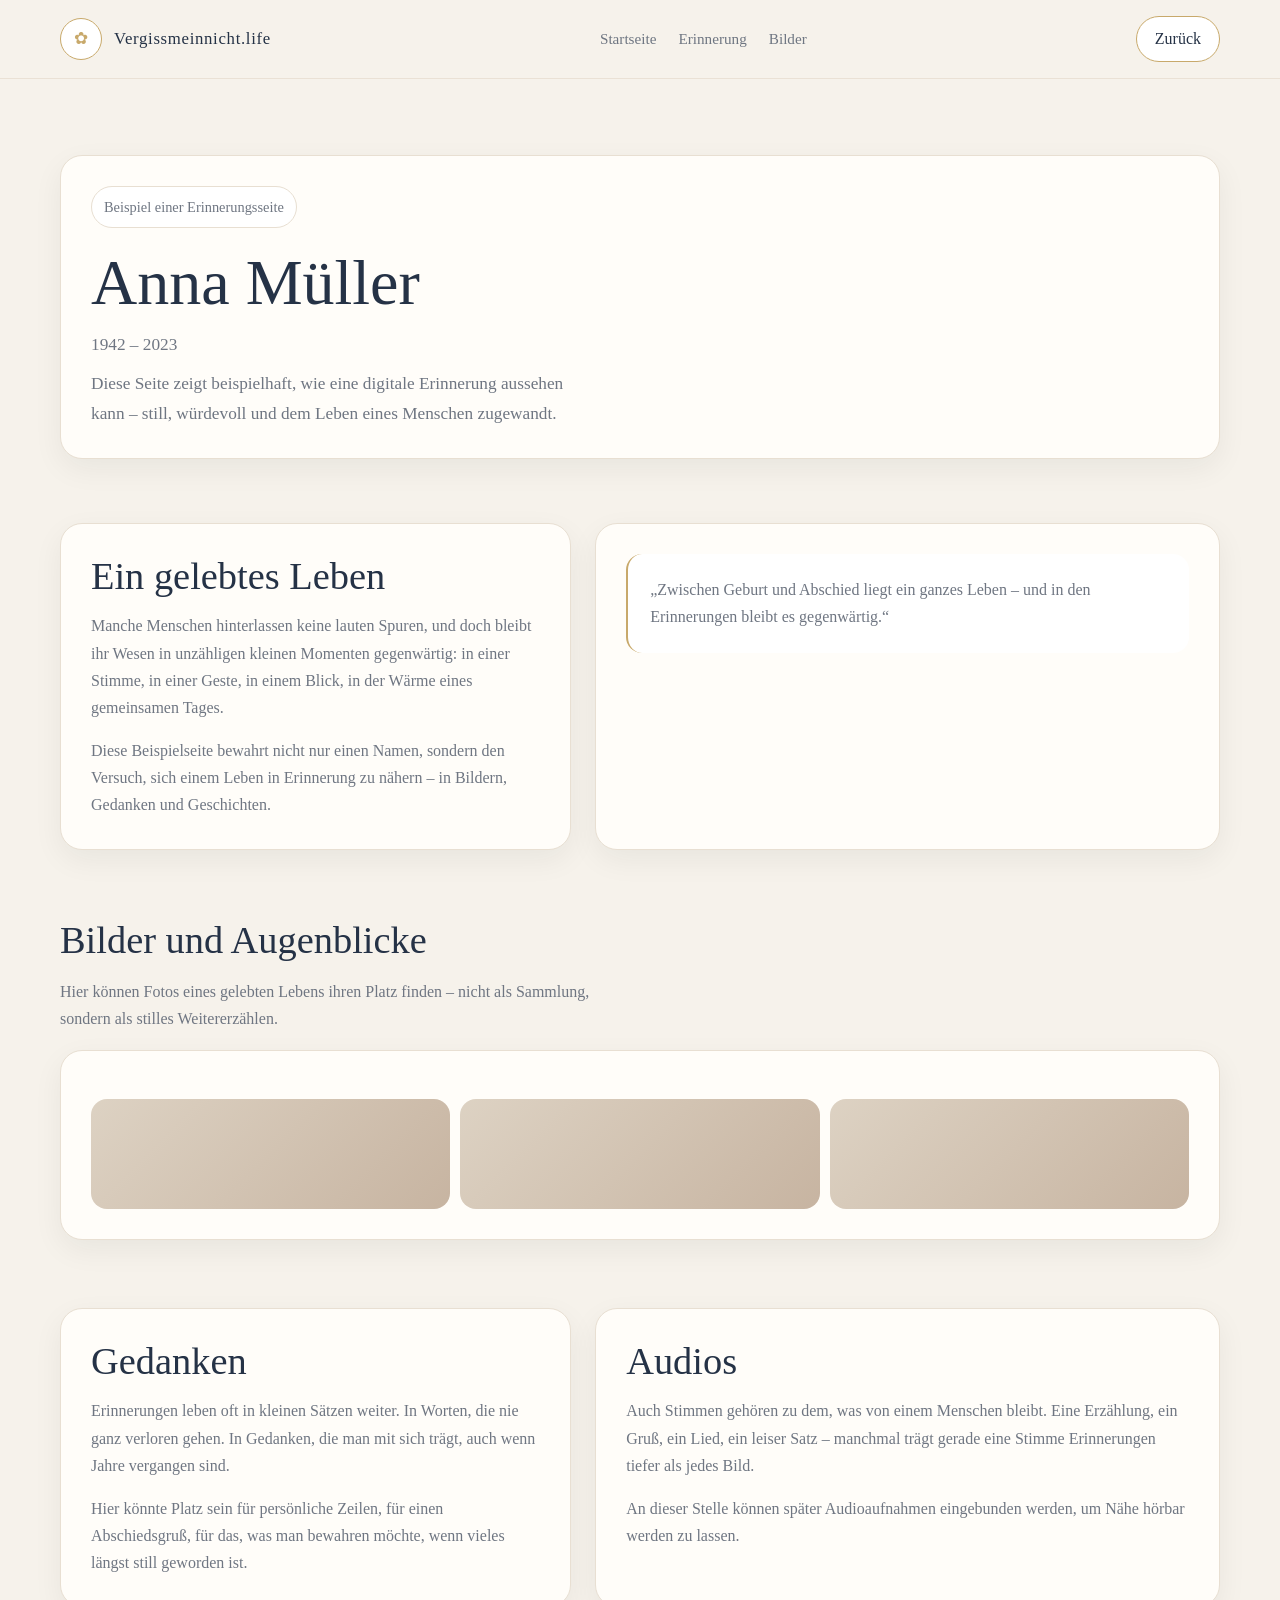
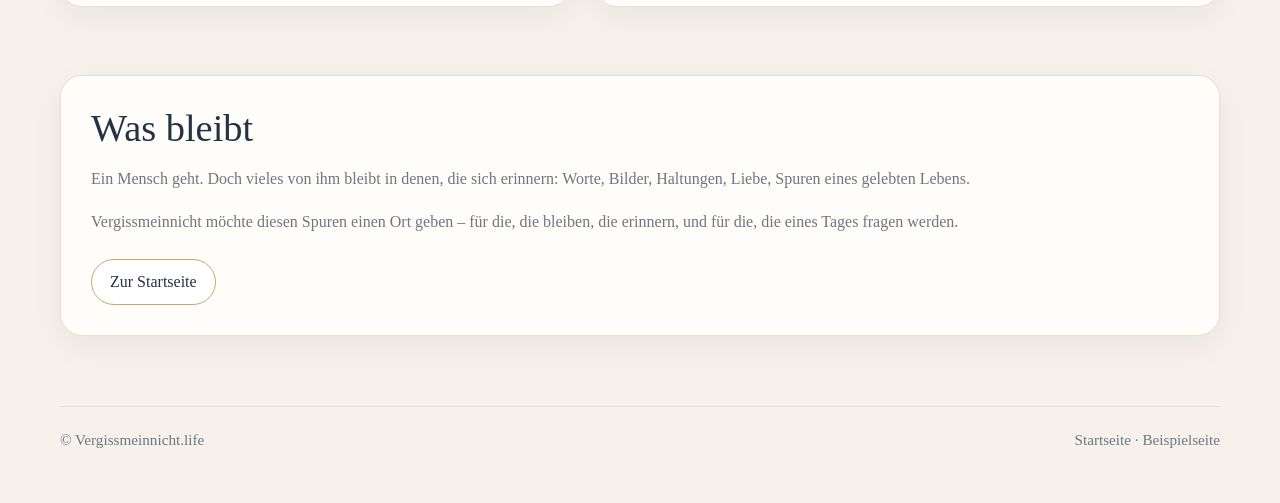
==== demo.html @ 7697514a "Add demo HTML page for Vergissmeinnicht.life" ====
<!DOCTYPE html>
<html lang="de">
<head>
  <meta charset="UTF-8" />
  <meta name="viewport" content="width=device-width, initial-scale=1.0" />
  <title>Beispielseite – Vergissmeinnicht.life</title>
  <meta
    name="description"
    content="Eine stille Beispielseite für Erinnerungen, Bilder, Gedanken und Geschichten."
  />
  <link rel="stylesheet" href="style.css" />
</head>
<body>
  <nav class="nav">
    <div class="container nav-inner">
      <a href="index.html" class="brand">
        <div class="brand-mark">✿</div>
        <span>Vergissmeinnicht.life</span>
      </a>

      <div class="nav-links">
        <a href="index.html">Startseite</a>
        <a href="#erinnerung">Erinnerung</a>
        <a href="#galerie">Bilder</a>
      </div>

      <a class="cta" href="index.html">Zurück</a>
    </div>
  </nav>

  <header class="hero" style="padding-bottom: 30px;">
    <div class="container">
      <section class="card text-block">
        <div class="eyebrow">Beispiel einer Erinnerungsseite</div>
        <h1 style="margin-bottom: 10px;">Anna Müller</h1>
        <p class="lead" style="margin-bottom: 10px;">1942 – 2023</p>
        <p class="lead">
          Diese Seite zeigt beispielhaft, wie eine digitale Erinnerung aussehen kann –
          still, würdevoll und dem Leben eines Menschen zugewandt.
        </p>
      </section>
    </div>
  </header>

  <main>
    <section class="section" id="erinnerung">
      <div class="container demo-layout">
        <article class="card text-block">
          <h2>Ein gelebtes Leben</h2>
          <p>
            Manche Menschen hinterlassen keine lauten Spuren, und doch bleibt ihr Wesen
            in unzähligen kleinen Momenten gegenwärtig: in einer Stimme, in einer Geste,
            in einem Blick, in der Wärme eines gemeinsamen Tages.
          </p>
          <p style="margin-top: 16px;">
            Diese Beispielseite bewahrt nicht nur einen Namen, sondern den Versuch,
            sich einem Leben in Erinnerung zu nähern – in Bildern, Gedanken und Geschichten.
          </p>
        </article>

        <article class="card text-block">
          <div class="quote">
            „Zwischen Geburt und Abschied liegt ein ganzes Leben –
            und in den Erinnerungen bleibt es gegenwärtig.“
          </div>
        </article>
      </div>
    </section>

    <section class="section" id="galerie">
      <div class="container">
        <h2>Bilder und Augenblicke</h2>
        <p class="section-intro">
          Hier können Fotos eines gelebten Lebens ihren Platz finden –
          nicht als Sammlung, sondern als stilles Weitererzählen.
        </p>

        <div class="card text-block">
          <div class="gallery">
            <div></div>
            <div></div>
            <div></div>
          </div>
        </div>
      </div>
    </section>

    <section class="section">
      <div class="container demo-layout">
        <article class="card text-block">
          <h2>Gedanken</h2>
          <p>
            Erinnerungen leben oft in kleinen Sätzen weiter. In Worten, die nie ganz
            verloren gehen. In Gedanken, die man mit sich trägt, auch wenn Jahre vergangen sind.
          </p>
          <p style="margin-top: 16px;">
            Hier könnte Platz sein für persönliche Zeilen, für einen Abschiedsgruß,
            für das, was man bewahren möchte, wenn vieles längst still geworden ist.
          </p>
        </article>

        <article class="card text-block">
          <h2>Audios</h2>
          <p>
            Auch Stimmen gehören zu dem, was von einem Menschen bleibt.
            Eine Erzählung, ein Gruß, ein Lied, ein leiser Satz –
            manchmal trägt gerade eine Stimme Erinnerungen tiefer als jedes Bild.
          </p>
          <p style="margin-top: 16px;">
            An dieser Stelle können später Audioaufnahmen eingebunden werden,
            um Nähe hörbar werden zu lassen.
          </p>
        </article>
      </div>
    </section>

    <section class="section">
      <div class="container">
        <article class="card text-block">
          <h2>Was bleibt</h2>
          <p>
            Ein Mensch geht. Doch vieles von ihm bleibt in denen, die sich erinnern:
            Worte, Bilder, Haltungen, Liebe, Spuren eines gelebten Lebens.
          </p>
          <p style="margin-top: 16px;">
            Vergissmeinnicht möchte diesen Spuren einen Ort geben –
            für die, die bleiben, die erinnern, und für die, die eines Tages fragen werden.
          </p>

          <div class="hero-actions" style="margin-top: 24px;">
            <a class="cta" href="index.html">Zur Startseite</a>
          </div>
        </article>
      </div>
    </section>
  </main>

  <footer class="footer">
    <div class="container footer-inner">
      <div>© Vergissmeinnicht.life</div>
      <div>
        <a href="index.html">Startseite</a> ·
        <a href="demo.html">Beispielseite</a>
      </div>
    </div>
  </footer>
</body>
</html>
---- style.css ----
:root {
  --bg: #f6f2eb;
  --surface: #fffdf9;
  --text: #253246;
  --muted: #6f7682;
  --gold: #c8a96b;
  --line: #e8dfd2;
  --shadow: 0 10px 30px rgba(23, 28, 38, 0.06);
  --max: 1160px;
  --radius: 22px;
}

* {
  box-sizing: border-box;
}

html {
  scroll-behavior: smooth;
}

body {
  margin: 0;
  background: var(--bg);
  color: var(--text);
  font-family: Georgia, "Times New Roman", serif;
  line-height: 1.7;
}

img {
  max-width: 100%;
  display: block;
}

a {
  color: inherit;
  text-decoration: none;
}

.container {
  width: min(var(--max), calc(100% - 32px));
  margin: 0 auto;
}

.nav {
  position: sticky;
  top: 0;
  z-index: 20;
  background: rgba(246, 242, 235, 0.92);
  backdrop-filter: blur(10px);
  border-bottom: 1px solid rgba(232, 223, 210, 0.85);
}

.nav-inner {
  display: flex;
  align-items: center;
  justify-content: space-between;
  gap: 16px;
  padding: 16px 0;
}

.brand {
  display: flex;
  align-items: center;
  gap: 12px;
  font-size: 1.05rem;
  letter-spacing: 0.04em;
}

.brand-mark {
  width: 42px;
  height: 42px;
  border-radius: 999px;
  border: 1px solid var(--gold);
  display: grid;
  place-items: center;
  color: var(--gold);
  background: #fff;
}

.nav-links {
  display: flex;
  gap: 22px;
  font-size: 0.95rem;
  color: var(--muted);
}

.cta {
  display: inline-flex;
  align-items: center;
  justify-content: center;
  min-height: 46px;
  padding: 0 18px;
  border-radius: 999px;
  border: 1px solid var(--gold);
  color: var(--text);
  background: #fff;
  transition: 0.2s ease;
}

.cta:hover {
  transform: translateY(-1px);
  box-shadow: var(--shadow);
}

.hero {
  padding: 76px 0 52px;
}

.hero-grid {
  display: grid;
  grid-template-columns: 1.1fr 0.9fr;
  gap: 28px;
  align-items: center;
}

.card {
  background: var(--surface);
  border: 1px solid var(--line);
  border-radius: var(--radius);
  box-shadow: var(--shadow);
}

.hero-copy {
  padding: 44px;
}

.eyebrow {
  display: inline-block;
  padding: 8px 12px;
  border: 1px solid var(--line);
  border-radius: 999px;
  color: var(--muted);
  font-size: 0.9rem;
  margin-bottom: 18px;
  background: #fff;
}

h1, h2, h3 {
  margin: 0;
  line-height: 1.15;
  font-weight: 500;
}

h1 {
  font-size: clamp(2.4rem, 5vw, 4.5rem);
  margin-bottom: 20px;
}

h2 {
  font-size: clamp(1.7rem, 3vw, 2.6rem);
  margin-bottom: 14px;
}

h3 {
  font-size: 1.2rem;
  margin-bottom: 10px;
}

.lead {
  color: var(--muted);
  font-size: 1.08rem;
  max-width: 58ch;
  margin-bottom: 22px;
}

.hero-actions {
  display: flex;
  flex-wrap: wrap;
  gap: 12px;
  margin-top: 24px;
}

.hero-visual {
  padding: 28px;
}

.visual-frame {
  min-height: 520px;
  border-radius: 22px;
  border: 1px solid var(--line);
  background: linear-gradient(180deg, #fcfaf6 0%, #f2ece2 100%);
  display: flex;
  align-items: center;
  justify-content: center;
  padding: 28px;
}

.logo-box {
  text-align: center;
}

.logo-box img {
  width: min(100%, 420px);
  margin: 0 auto 16px;
}

.logo-fallback {
  width: 180px;
  height: 180px;
  margin: 0 auto 24px;
  border-radius: 999px;
  border: 1px solid var(--gold);
  display: grid;
  place-items: center;
  color: var(--gold);
  font-size: 3rem;
  background: #fff;
}

.logo-title {
  font-size: 1.6rem;
  letter-spacing: 0.08em;
  color: var(--text);
}

.logo-sub {
  margin-top: 8px;
  color: var(--muted);
  letter-spacing: 0.14em;
  font-size: 0.92rem;
  text-transform: uppercase;
}

.section {
  padding: 34px 0;
}

.section-intro {
  margin-bottom: 18px;
  color: var(--muted);
  max-width: 72ch;
}

.grid-3 {
  display: grid;
  grid-template-columns: repeat(3, minmax(0, 1fr));
  gap: 20px;
}

.feature {
  padding: 26px;
}

.feature-number {
  width: 38px;
  height: 38px;
  border-radius: 999px;
  border: 1px solid var(--gold);
  color: var(--gold);
  display: grid;
  place-items: center;
  margin-bottom: 14px;
  font-size: 0.95rem;
}

.feature p,
.text-block p {
  color: var(--muted);
  margin: 0;
}

.text-block {
  padding: 30px;
}

.quote {
  padding: 22px;
  border-left: 2px solid var(--gold);
  background: #fff;
  border-radius: 16px;
  color: var(--muted);
}

.demo-layout {
  display: grid;
  grid-template-columns: 0.9fr 1.1fr;
  gap: 24px;
}

.gallery {
  display: grid;
  grid-template-columns: repeat(3, 1fr);
  gap: 10px;
  margin-top: 18px;
}

.gallery div {
  min-height: 110px;
  border-radius: 16px;
  background: linear-gradient(135deg, #ddd2c3 0%, #c7b4a1 100%);
}

.footer {
  padding: 36px 0 50px;
  color: var(--muted);
  font-size: 0.95rem;
}

.footer-inner {
  border-top: 1px solid var(--line);
  padding-top: 20px;
  display: flex;
  justify-content: space-between;
  gap: 16px;
  flex-wrap: wrap;
}

@media (max-width: 980px) {
  .hero-grid,
  .grid-3,
  .demo-layout {
    grid-template-columns: 1fr;
  }

  .nav-links {
    display: none;
  }

  .hero-copy,
  .hero-visual,
  .feature,
  .text-block {
    padding: 24px;
  }

  .visual-frame {
    min-height: 380px;
  }
}

@media (max-width: 640px) {
  .gallery {
    grid-template-columns: 1fr;
  }

  h1 {
    font-size: 2.2rem;
  }

  .hero {
    padding-top: 46px;
  }
}
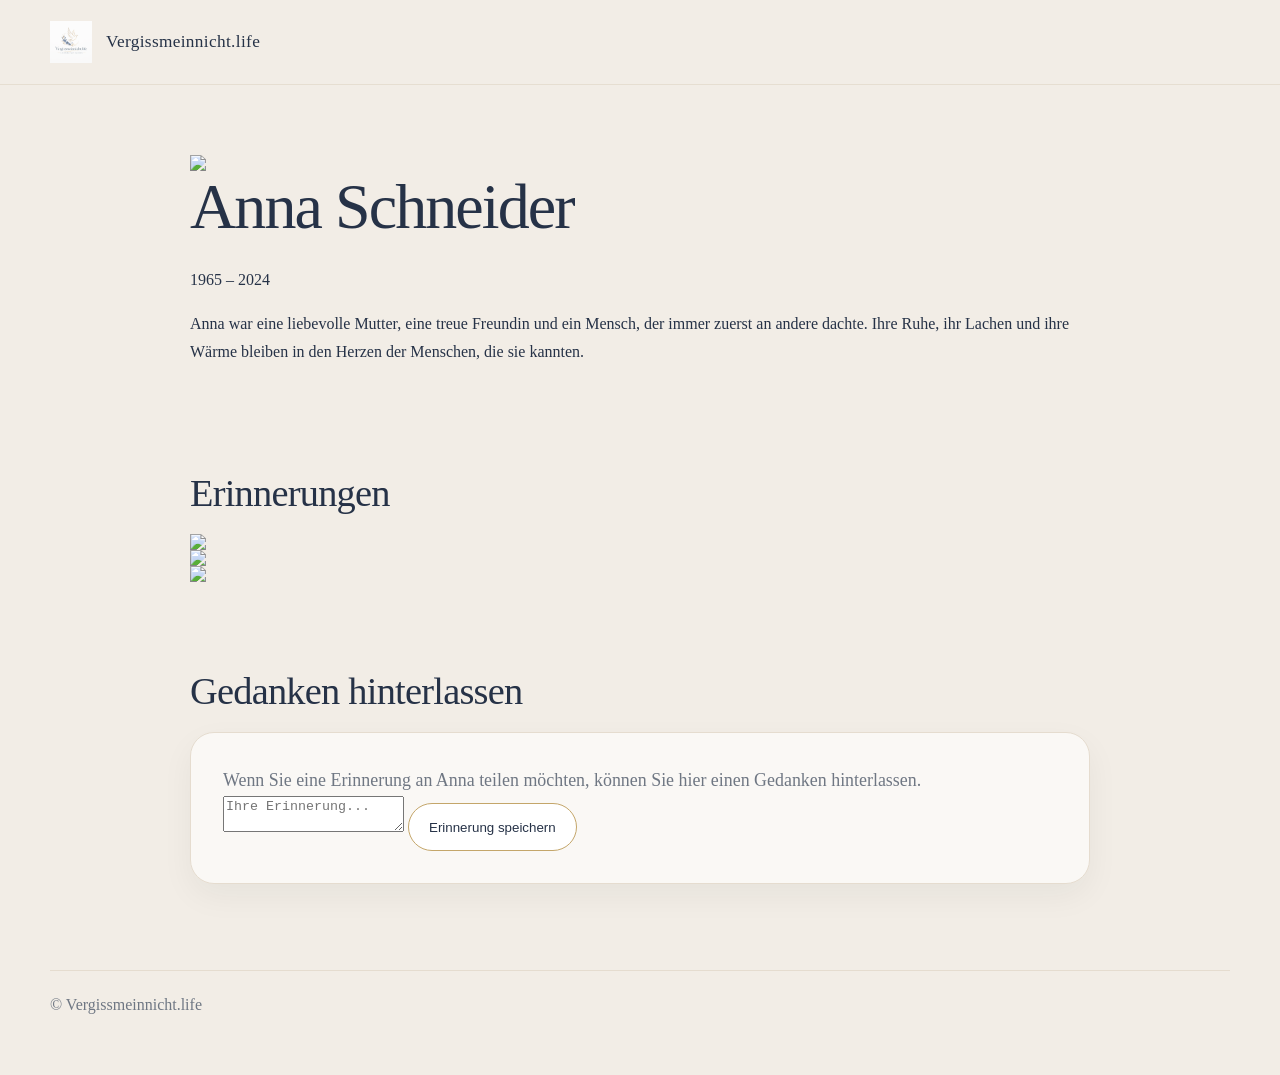
==== commit 7d89506a: "Refactor demo.html for improved structure and content" ====
--- a/demo.html
+++ b/demo.html
@@ -1,148 +1,108 @@
 <!DOCTYPE html>
 <html lang="de">
 <head>
-  <meta charset="UTF-8" />
-  <meta name="viewport" content="width=device-width, initial-scale=1.0" />
-  <title>Beispielseite – Vergissmeinnicht.life</title>
-  <meta
-    name="description"
-    content="Eine stille Beispielseite für Erinnerungen, Bilder, Gedanken und Geschichten."
-  />
-  <link rel="stylesheet" href="style.css" />
+<meta charset="UTF-8">
+<meta name="viewport" content="width=device-width, initial-scale=1.0">
+<title>Erinnerungsseite – Vergissmeinnicht</title>
+<link rel="stylesheet" href="style.css">
 </head>
+
 <body>
-  <nav class="nav">
-    <div class="container nav-inner">
-      <a href="index.html" class="brand">
-        <div class="brand-mark">✿</div>
-        <span>Vergissmeinnicht.life</span>
-      </a>
 
-      <div class="nav-links">
-        <a href="index.html">Startseite</a>
-        <a href="#erinnerung">Erinnerung</a>
-        <a href="#galerie">Bilder</a>
-      </div>
+<header class="site-header">
+<div class="container header-inner">
 
-      <a class="cta" href="index.html">Zurück</a>
-    </div>
-  </nav>
+<a href="index.html" class="brand">
+<img src="logo.png" class="brand-logo">
+<span class="brand-name">Vergissmeinnicht.life</span>
+</a>
 
-  <header class="hero" style="padding-bottom: 30px;">
-    <div class="container">
-      <section class="card text-block">
-        <div class="eyebrow">Beispiel einer Erinnerungsseite</div>
-        <h1 style="margin-bottom: 10px;">Anna Müller</h1>
-        <p class="lead" style="margin-bottom: 10px;">1942 – 2023</p>
-        <p class="lead">
-          Diese Seite zeigt beispielhaft, wie eine digitale Erinnerung aussehen kann –
-          still, würdevoll und dem Leben eines Menschen zugewandt.
-        </p>
-      </section>
-    </div>
-  </header>
+</div>
+</header>
 
-  <main>
-    <section class="section" id="erinnerung">
-      <div class="container demo-layout">
-        <article class="card text-block">
-          <h2>Ein gelebtes Leben</h2>
-          <p>
-            Manche Menschen hinterlassen keine lauten Spuren, und doch bleibt ihr Wesen
-            in unzähligen kleinen Momenten gegenwärtig: in einer Stimme, in einer Geste,
-            in einem Blick, in der Wärme eines gemeinsamen Tages.
-          </p>
-          <p style="margin-top: 16px;">
-            Diese Beispielseite bewahrt nicht nur einen Namen, sondern den Versuch,
-            sich einem Leben in Erinnerung zu nähern – in Bildern, Gedanken und Geschichten.
-          </p>
-        </article>
+<main>
 
-        <article class="card text-block">
-          <div class="quote">
-            „Zwischen Geburt und Abschied liegt ein ganzes Leben –
-            und in den Erinnerungen bleibt es gegenwärtig.“
-          </div>
-        </article>
-      </div>
-    </section>
+<section class="hero memorial-hero">
 
-    <section class="section" id="galerie">
-      <div class="container">
-        <h2>Bilder und Augenblicke</h2>
-        <p class="section-intro">
-          Hier können Fotos eines gelebten Lebens ihren Platz finden –
-          nicht als Sammlung, sondern als stilles Weitererzählen.
-        </p>
+<div class="container narrow">
 
-        <div class="card text-block">
-          <div class="gallery">
-            <div></div>
-            <div></div>
-            <div></div>
-          </div>
-        </div>
-      </div>
-    </section>
+<div class="memorial-card">
 
-    <section class="section">
-      <div class="container demo-layout">
-        <article class="card text-block">
-          <h2>Gedanken</h2>
-          <p>
-            Erinnerungen leben oft in kleinen Sätzen weiter. In Worten, die nie ganz
-            verloren gehen. In Gedanken, die man mit sich trägt, auch wenn Jahre vergangen sind.
-          </p>
-          <p style="margin-top: 16px;">
-            Hier könnte Platz sein für persönliche Zeilen, für einen Abschiedsgruß,
-            für das, was man bewahren möchte, wenn vieles längst still geworden ist.
-          </p>
-        </article>
+<img src="https://images.unsplash.com/photo-1544005313-94ddf0286df2" class="memorial-photo">
 
-        <article class="card text-block">
-          <h2>Audios</h2>
-          <p>
-            Auch Stimmen gehören zu dem, was von einem Menschen bleibt.
-            Eine Erzählung, ein Gruß, ein Lied, ein leiser Satz –
-            manchmal trägt gerade eine Stimme Erinnerungen tiefer als jedes Bild.
-          </p>
-          <p style="margin-top: 16px;">
-            An dieser Stelle können später Audioaufnahmen eingebunden werden,
-            um Nähe hörbar werden zu lassen.
-          </p>
-        </article>
-      </div>
-    </section>
+<h1>Anna Schneider</h1>
 
-    <section class="section">
-      <div class="container">
-        <article class="card text-block">
-          <h2>Was bleibt</h2>
-          <p>
-            Ein Mensch geht. Doch vieles von ihm bleibt in denen, die sich erinnern:
-            Worte, Bilder, Haltungen, Liebe, Spuren eines gelebten Lebens.
-          </p>
-          <p style="margin-top: 16px;">
-            Vergissmeinnicht möchte diesen Spuren einen Ort geben –
-            für die, die bleiben, die erinnern, und für die, die eines Tages fragen werden.
-          </p>
+<div class="life-data">
+1965 – 2024
+</div>
 
-          <div class="hero-actions" style="margin-top: 24px;">
-            <a class="cta" href="index.html">Zur Startseite</a>
-          </div>
-        </article>
-      </div>
-    </section>
-  </main>
+<p class="memorial-text">
+Anna war eine liebevolle Mutter, eine treue Freundin
+und ein Mensch, der immer zuerst an andere dachte.
+Ihre Ruhe, ihr Lachen und ihre Wärme bleiben
+in den Herzen der Menschen, die sie kannten.
+</p>
 
-  <footer class="footer">
-    <div class="container footer-inner">
-      <div>© Vergissmeinnicht.life</div>
-      <div>
-        <a href="index.html">Startseite</a> ·
-        <a href="demo.html">Beispielseite</a>
-      </div>
-    </div>
-  </footer>
+</div>
+
+</div>
+
+</section>
+
+
+<section class="section">
+
+<div class="container narrow">
+
+<h2>Erinnerungen</h2>
+
+<div class="gallery">
+
+<img src="https://images.unsplash.com/photo-1524504388940-b1c1722653e1">
+<img src="https://images.unsplash.com/photo-1520813792240-56fc4a3765a7">
+<img src="https://images.unsplash.com/photo-1529626455594-4ff0802cfb7e">
+
+</div>
+
+</div>
+
+</section>
+
+
+<section class="section section-soft">
+
+<div class="container narrow">
+
+<h2>Gedanken hinterlassen</h2>
+
+<div class="quiet-box">
+
+<p>
+Wenn Sie eine Erinnerung an Anna teilen möchten,
+können Sie hier einen Gedanken hinterlassen.
+</p>
+
+<textarea placeholder="Ihre Erinnerung..." class="memorial-input"></textarea>
+
+<button class="button-primary">Erinnerung speichern</button>
+
+</div>
+
+</div>
+
+</section>
+
+</main>
+
+<footer class="site-footer">
+
+<div class="container footer-inner">
+
+<div>© Vergissmeinnicht.life</div>
+
+</div>
+
+</footer>
+
 </body>
 </html>
--- a/style.css
+++ b/style.css
@@ -1,13 +1,14 @@
 :root {
-  --bg: #f6f2eb;
-  --surface: #fffdf9;
-  --text: #253246;
-  --muted: #6f7682;
-  --gold: #c8a96b;
-  --line: #e8dfd2;
-  --shadow: 0 10px 30px rgba(23, 28, 38, 0.06);
-  --max: 1160px;
-  --radius: 22px;
+  --bg: #f2ede6;
+  --surface: #faf7f1;
+  --surface-2: #f7f2eb;
+  --text: #263247;
+  --muted: #6f7783;
+  --gold: #c4a66a;
+  --line: #e5dccf;
+  --shadow: 0 12px 32px rgba(24, 31, 42, 0.05);
+  --max: 1180px;
+  --radius: 24px;
 }
 
 * {
@@ -23,7 +24,7 @@
   background: var(--bg);
   color: var(--text);
   font-family: Georgia, "Times New Roman", serif;
-  line-height: 1.7;
+  line-height: 1.75;
 }
 
 img {
@@ -41,303 +42,385 @@
   margin: 0 auto;
 }
 
-.nav {
+.narrow {
+  max-width: 900px;
+}
+
+.site-header {
   position: sticky;
   top: 0;
-  z-index: 20;
-  background: rgba(246, 242, 235, 0.92);
-  backdrop-filter: blur(10px);
-  border-bottom: 1px solid rgba(232, 223, 210, 0.85);
-}
-
-.nav-inner {
+  z-index: 100;
+  background: rgba(242, 237, 230, 0.94);
+  backdrop-filter: blur(12px);
+  border-bottom: 1px solid rgba(229, 220, 207, 0.9);
+}
+
+.header-inner {
+  min-height: 84px;
   display: flex;
   align-items: center;
   justify-content: space-between;
-  gap: 16px;
-  padding: 16px 0;
+  gap: 20px;
 }
 
 .brand {
   display: flex;
   align-items: center;
-  gap: 12px;
-  font-size: 1.05rem;
-  letter-spacing: 0.04em;
-}
-
-.brand-mark {
+  gap: 14px;
+  min-width: 0;
+}
+
+.brand-logo {
   width: 42px;
   height: 42px;
+  object-fit: contain;
+  flex: 0 0 auto;
+}
+
+.brand-name {
+  font-size: 1.08rem;
+  letter-spacing: 0.02em;
+  color: var(--text);
+  white-space: nowrap;
+}
+
+.header-nav {
+  display: flex;
+  align-items: center;
+  gap: 22px;
+  font-size: 0.96rem;
+  color: var(--muted);
+}
+
+.header-button,
+.button-primary,
+.button-secondary {
+  display: inline-flex;
+  align-items: center;
+  justify-content: center;
+  min-height: 48px;
+  padding: 0 20px;
   border-radius: 999px;
+  transition: 0.2s ease;
+}
+
+.header-button {
   border: 1px solid var(--gold);
+  background: rgba(255, 255, 255, 0.6);
+  color: var(--text);
+}
+
+.header-button:hover,
+.button-primary:hover,
+.button-secondary:hover {
+  transform: translateY(-1px);
+  box-shadow: var(--shadow);
+}
+
+.hero {
+  padding: 70px 0 46px;
+}
+
+.hero-inner {
   display: grid;
-  place-items: center;
-  color: var(--gold);
-  background: #fff;
-}
-
-.nav-links {
-  display: flex;
-  gap: 22px;
+  grid-template-columns: 1.1fr 0.9fr;
+  gap: 34px;
+  align-items: center;
+}
+
+.hero-copy {
+  background: var(--surface);
+  border: 1px solid var(--line);
+  border-radius: 30px;
+  box-shadow: var(--shadow);
+  padding: 50px;
+}
+
+.hero-kicker {
+  display: inline-block;
+  padding: 10px 16px;
+  border: 1px solid var(--line);
+  border-radius: 999px;
   font-size: 0.95rem;
   color: var(--muted);
-}
-
-.cta {
-  display: inline-flex;
-  align-items: center;
+  background: rgba(255, 255, 255, 0.65);
+  margin-bottom: 22px;
+}
+
+h1,
+h2,
+h3 {
+  margin: 0;
+  line-height: 1.14;
+  font-weight: 500;
+  color: var(--text);
+}
+
+h1 {
+  font-size: clamp(2.5rem, 5vw, 4.7rem);
+  margin-bottom: 22px;
+  letter-spacing: -0.03em;
+}
+
+h2 {
+  font-size: clamp(2rem, 3vw, 3rem);
+  margin-bottom: 18px;
+  letter-spacing: -0.02em;
+}
+
+h3 {
+  font-size: 1.5rem;
+  margin-bottom: 14px;
+}
+
+.hero-text,
+.intro-text,
+.text-panel p,
+.step-card p,
+.quiet-box p {
+  color: var(--muted);
+}
+
+.hero-text {
+  font-size: 1.12rem;
+  max-width: 58ch;
+  margin: 0;
+}
+
+.hero-actions {
+  display: flex;
+  flex-wrap: wrap;
+  gap: 14px;
+  margin-top: 30px;
+}
+
+.button-primary {
+  background: #fff;
+  color: var(--text);
+  border: 1px solid var(--gold);
+}
+
+.button-secondary {
+  background: transparent;
+  color: var(--text);
+  border: 1px solid var(--line);
+}
+
+.hero-mark {
+  display: flex;
   justify-content: center;
-  min-height: 46px;
-  padding: 0 18px;
-  border-radius: 999px;
-  border: 1px solid var(--gold);
-  color: var(--text);
-  background: #fff;
-  transition: 0.2s ease;
-}
-
-.cta:hover {
-  transform: translateY(-1px);
-  box-shadow: var(--shadow);
-}
-
-.hero {
-  padding: 76px 0 52px;
-}
-
-.hero-grid {
-  display: grid;
-  grid-template-columns: 1.1fr 0.9fr;
-  gap: 28px;
-  align-items: center;
-}
-
-.card {
-  background: var(--surface);
+}
+
+.hero-mark-frame {
+  width: 100%;
+  min-height: 540px;
+  background: linear-gradient(180deg, var(--surface) 0%, var(--surface-2) 100%);
+  border: 1px solid var(--line);
+  border-radius: 30px;
+  box-shadow: var(--shadow);
+  display: flex;
+  align-items: center;
+  justify-content: center;
+  padding: 46px;
+}
+
+.hero-logo {
+  width: min(100%, 360px);
+  object-fit: contain;
+}
+
+.section {
+  padding: 44px 0;
+}
+
+.section-soft {
+  background: transparent;
+}
+
+.intro-text {
+  font-size: 1.14rem;
+  margin: 0 0 24px;
+}
+
+.quiet-box {
+  background: rgba(255, 255, 255, 0.62);
   border: 1px solid var(--line);
   border-radius: var(--radius);
   box-shadow: var(--shadow);
-}
-
-.hero-copy {
-  padding: 44px;
-}
-
-.eyebrow {
-  display: inline-block;
-  padding: 8px 12px;
-  border: 1px solid var(--line);
-  border-radius: 999px;
-  color: var(--muted);
-  font-size: 0.9rem;
-  margin-bottom: 18px;
-  background: #fff;
-}
-
-h1, h2, h3 {
+  padding: 32px;
+}
+
+.quiet-box p {
   margin: 0;
-  line-height: 1.15;
-  font-weight: 500;
-}
-
-h1 {
-  font-size: clamp(2.4rem, 5vw, 4.5rem);
-  margin-bottom: 20px;
-}
-
-h2 {
-  font-size: clamp(1.7rem, 3vw, 2.6rem);
-  margin-bottom: 14px;
-}
-
-h3 {
-  font-size: 1.2rem;
-  margin-bottom: 10px;
-}
-
-.lead {
-  color: var(--muted);
-  font-size: 1.08rem;
-  max-width: 58ch;
-  margin-bottom: 22px;
-}
-
-.hero-actions {
-  display: flex;
-  flex-wrap: wrap;
-  gap: 12px;
-  margin-top: 24px;
-}
-
-.hero-visual {
-  padding: 28px;
-}
-
-.visual-frame {
-  min-height: 520px;
-  border-radius: 22px;
-  border: 1px solid var(--line);
-  background: linear-gradient(180deg, #fcfaf6 0%, #f2ece2 100%);
-  display: flex;
-  align-items: center;
-  justify-content: center;
-  padding: 28px;
-}
-
-.logo-box {
-  text-align: center;
-}
-
-.logo-box img {
-  width: min(100%, 420px);
-  margin: 0 auto 16px;
-}
-
-.logo-fallback {
-  width: 180px;
-  height: 180px;
-  margin: 0 auto 24px;
-  border-radius: 999px;
-  border: 1px solid var(--gold);
-  display: grid;
-  place-items: center;
-  color: var(--gold);
-  font-size: 3rem;
-  background: #fff;
-}
-
-.logo-title {
-  font-size: 1.6rem;
-  letter-spacing: 0.08em;
-  color: var(--text);
-}
-
-.logo-sub {
-  margin-top: 8px;
-  color: var(--muted);
-  letter-spacing: 0.14em;
-  font-size: 0.92rem;
-  text-transform: uppercase;
-}
-
-.section {
-  padding: 34px 0;
-}
-
-.section-intro {
-  margin-bottom: 18px;
-  color: var(--muted);
-  max-width: 72ch;
-}
-
-.grid-3 {
+  font-size: 1.12rem;
+}
+
+.steps {
   display: grid;
   grid-template-columns: repeat(3, minmax(0, 1fr));
-  gap: 20px;
-}
-
-.feature {
-  padding: 26px;
-}
-
-.feature-number {
-  width: 38px;
-  height: 38px;
+  gap: 22px;
+  margin-top: 28px;
+}
+
+.step-card {
+  background: var(--surface);
+  border: 1px solid var(--line);
+  border-radius: var(--radius);
+  box-shadow: var(--shadow);
+  padding: 30px;
+}
+
+.step-number {
+  width: 46px;
+  height: 46px;
   border-radius: 999px;
   border: 1px solid var(--gold);
   color: var(--gold);
   display: grid;
   place-items: center;
-  margin-bottom: 14px;
-  font-size: 0.95rem;
-}
-
-.feature p,
-.text-block p {
+  margin-bottom: 20px;
+  font-size: 1rem;
+}
+
+.split {
+  display: grid;
+  grid-template-columns: 1fr 0.9fr;
+  gap: 26px;
+  align-items: stretch;
+}
+
+.text-panel,
+.quote-panel {
+  background: var(--surface);
+  border: 1px solid var(--line);
+  border-radius: var(--radius);
+  box-shadow: var(--shadow);
+  padding: 34px;
+}
+
+.text-panel p {
+  margin: 0 0 18px;
+  font-size: 1.08rem;
+}
+
+.text-panel p:last-child {
+  margin-bottom: 0;
+}
+
+.quote-panel {
+  display: flex;
+  flex-direction: column;
+  justify-content: center;
+}
+
+.quote-panel blockquote {
+  margin: 0;
+  padding-left: 20px;
+  border-left: 2px solid var(--gold);
   color: var(--muted);
-  margin: 0;
-}
-
-.text-block {
-  padding: 30px;
-}
-
-.quote {
-  padding: 22px;
-  border-left: 2px solid var(--gold);
-  background: #fff;
-  border-radius: 16px;
-  color: var(--muted);
-}
-
-.demo-layout {
-  display: grid;
-  grid-template-columns: 0.9fr 1.1fr;
-  gap: 24px;
-}
-
-.gallery {
-  display: grid;
-  grid-template-columns: repeat(3, 1fr);
-  gap: 10px;
-  margin-top: 18px;
-}
-
-.gallery div {
-  min-height: 110px;
-  border-radius: 16px;
-  background: linear-gradient(135deg, #ddd2c3 0%, #c7b4a1 100%);
-}
-
-.footer {
-  padding: 36px 0 50px;
-  color: var(--muted);
-  font-size: 0.95rem;
+  font-size: 1.35rem;
+  line-height: 1.55;
+}
+
+.quote-button {
+  margin-top: 28px;
+  align-self: flex-start;
+}
+
+.site-footer {
+  padding: 42px 0 56px;
 }
 
 .footer-inner {
   border-top: 1px solid var(--line);
   padding-top: 20px;
+  color: var(--muted);
   display: flex;
   justify-content: space-between;
   gap: 16px;
   flex-wrap: wrap;
 }
 
+.footer-links {
+  display: flex;
+  gap: 18px;
+}
+
 @media (max-width: 980px) {
-  .hero-grid,
-  .grid-3,
-  .demo-layout {
+  .header-nav a:not(.header-button) {
+    display: none;
+  }
+
+  .hero-inner,
+  .steps,
+  .split {
     grid-template-columns: 1fr;
   }
 
-  .nav-links {
-    display: none;
-  }
-
   .hero-copy,
-  .hero-visual,
-  .feature,
-  .text-block {
-    padding: 24px;
-  }
-
-  .visual-frame {
-    min-height: 380px;
+  .hero-mark-frame,
+  .text-panel,
+  .quote-panel,
+  .step-card,
+  .quiet-box {
+    padding: 26px;
+  }
+
+  .hero-mark-frame {
+    min-height: auto;
+  }
+
+  .hero-logo {
+    width: min(100%, 300px);
   }
 }
 
 @media (max-width: 640px) {
-  .gallery {
-    grid-template-columns: 1fr;
+  .header-inner {
+    min-height: 74px;
+  }
+
+  .brand-logo {
+    width: 36px;
+    height: 36px;
+  }
+
+  .brand-name {
+    font-size: 0.98rem;
+  }
+
+  .header-button,
+  .button-primary,
+  .button-secondary {
+    min-height: 46px;
+    padding: 0 16px;
+  }
+
+  .hero {
+    padding-top: 36px;
   }
 
   h1 {
     font-size: 2.2rem;
   }
 
-  .hero {
-    padding-top: 46px;
-  }
-}
+  h2 {
+    font-size: 1.85rem;
+  }
+
+  .hero-copy {
+    padding: 28px 24px;
+  }
+
+  .hero-mark-frame {
+    padding: 30px 20px;
+  }
+
+  .intro-text,
+  .quiet-box p,
+  .text-panel p,
+  .step-card p,
+  .hero-text {
+    font-size: 1.03rem;
+  }
+}
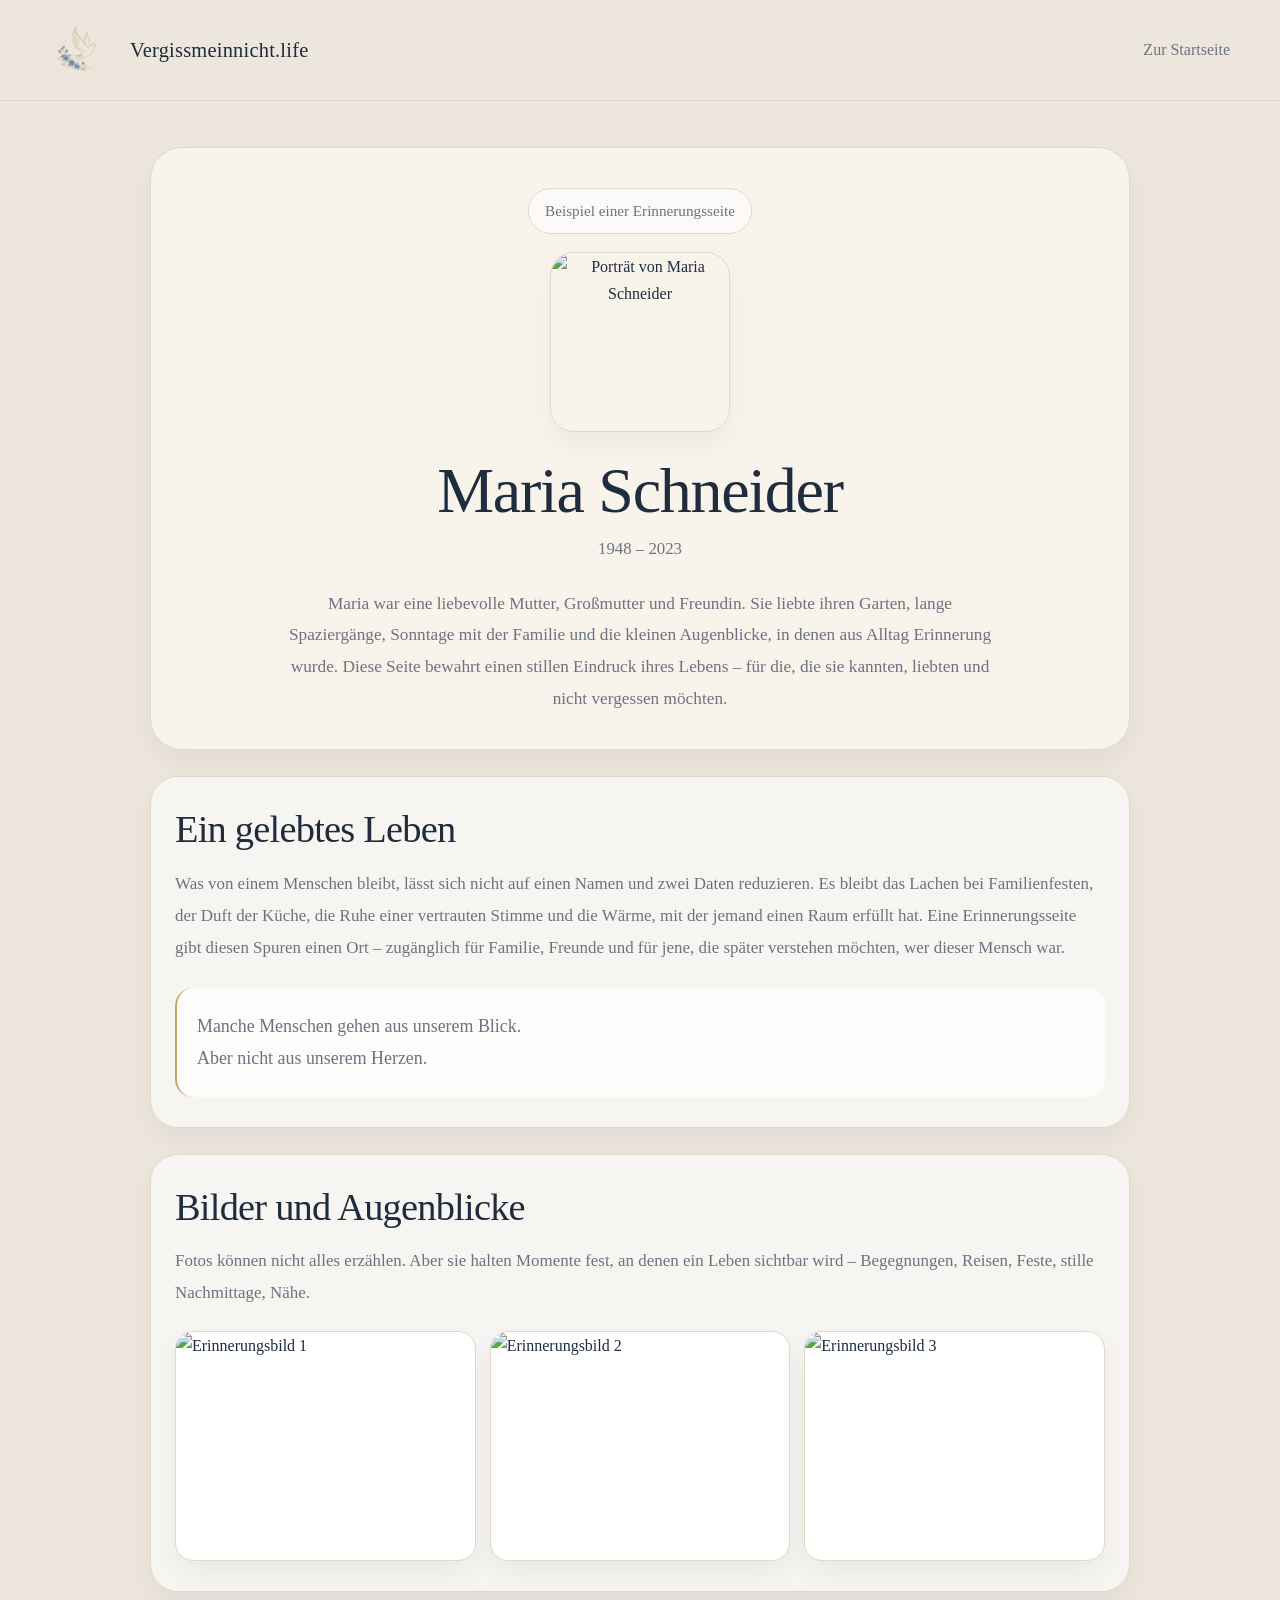
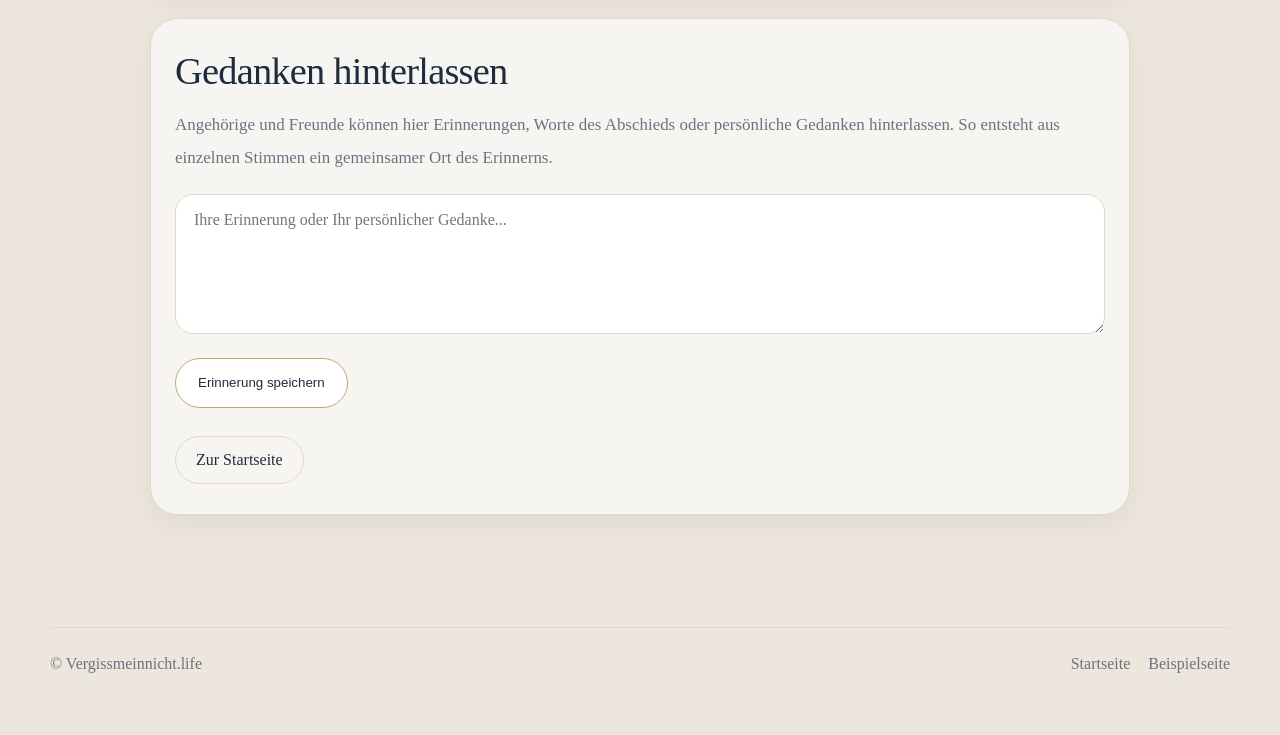
==== commit 3db5731c: "Update demo.html for memorial page enhancements" ====
--- a/demo.html
+++ b/demo.html
@@ -1,108 +1,336 @@
 <!DOCTYPE html>
 <html lang="de">
+
 <head>
-<meta charset="UTF-8">
-<meta name="viewport" content="width=device-width, initial-scale=1.0">
-<title>Erinnerungsseite – Vergissmeinnicht</title>
-<link rel="stylesheet" href="style.css">
+  <meta charset="UTF-8">
+  <meta name="viewport" content="width=device-width, initial-scale=1.0">
+  <title>Beispiel einer Erinnerungsseite – Vergissmeinnicht.life</title>
+  <meta name="description" content="So kann eine digitale Erinnerungsseite aussehen – würdevoll, ruhig und für Familie und Freunde zugänglich.">
+  <link rel="icon" type="image/png" href="favicon.png">
+  <link rel="stylesheet" href="style.css">
+
+  <style>
+    .memorial-page {
+      padding: 46px 0 70px;
+    }
+
+    .memorial-shell {
+      width: min(980px, calc(100% - 24px));
+      margin: 0 auto;
+    }
+
+    .memorial-hero {
+      background: var(--surface);
+      border: 1px solid var(--line);
+      border-radius: 32px;
+      box-shadow: var(--shadow);
+      padding: 40px 24px 34px;
+      text-align: center;
+    }
+
+    .memorial-portrait {
+      width: 180px;
+      height: 180px;
+      object-fit: cover;
+      border-radius: 24px;
+      margin: 0 auto 24px;
+      border: 1px solid var(--line);
+      box-shadow: var(--shadow);
+    }
+
+    .memorial-kicker {
+      display: inline-block;
+      padding: 9px 16px;
+      border: 1px solid var(--line);
+      border-radius: 999px;
+      color: var(--muted);
+      background: rgba(255, 255, 255, 0.65);
+      margin-bottom: 18px;
+      font-size: 0.95rem;
+    }
+
+    .memorial-name {
+      font-size: clamp(2.2rem, 5vw, 4rem);
+      line-height: 1.08;
+      margin: 0 0 10px;
+      color: var(--text);
+      letter-spacing: -0.02em;
+    }
+
+    .memorial-dates {
+      color: var(--muted);
+      font-size: 1.05rem;
+      margin-bottom: 24px;
+    }
+
+    .memorial-intro {
+      max-width: 720px;
+      margin: 0 auto;
+      color: var(--muted);
+      font-size: 1.08rem;
+      line-height: 1.85;
+    }
+
+    .memorial-section {
+      margin-top: 26px;
+      background: rgba(255, 255, 255, 0.62);
+      border: 1px solid var(--line);
+      border-radius: 28px;
+      box-shadow: var(--shadow);
+      padding: 30px 24px;
+    }
+
+    .memorial-section h2 {
+      margin: 0 0 16px;
+      font-size: clamp(1.7rem, 3vw, 2.4rem);
+      color: var(--text);
+      line-height: 1.15;
+      letter-spacing: -0.02em;
+    }
+
+    .memorial-section p {
+      margin: 0;
+      color: var(--muted);
+      font-size: 1.06rem;
+      line-height: 1.9;
+    }
+
+    .memory-grid {
+      margin-top: 22px;
+      display: grid;
+      grid-template-columns: repeat(3, 1fr);
+      gap: 14px;
+    }
+
+    .memory-grid img {
+      width: 100%;
+      height: 230px;
+      object-fit: cover;
+      border-radius: 18px;
+      border: 1px solid var(--line);
+      box-shadow: var(--shadow);
+      background: #fff;
+    }
+
+    .memory-quote {
+      margin-top: 24px;
+      padding: 22px 20px;
+      border-left: 2px solid var(--gold);
+      background: rgba(255, 255, 255, 0.75);
+      border-radius: 18px;
+      color: var(--muted);
+      font-size: 1.12rem;
+      line-height: 1.8;
+    }
+
+    .memory-form {
+      margin-top: 20px;
+    }
+
+    .memory-form textarea {
+      width: 100%;
+      min-height: 140px;
+      border: 1px solid var(--line);
+      border-radius: 18px;
+      background: #fff;
+      padding: 16px 18px;
+      font-family: Georgia, "Times New Roman", serif;
+      font-size: 1rem;
+      color: var(--text);
+      resize: vertical;
+    }
+
+    .memory-form textarea:focus {
+      outline: none;
+      border-color: var(--gold);
+    }
+
+    .memory-actions {
+      margin-top: 16px;
+      display: flex;
+      flex-wrap: wrap;
+      gap: 12px;
+    }
+
+    .memory-button {
+      display: inline-flex;
+      align-items: center;
+      justify-content: center;
+      min-height: 50px;
+      padding: 0 22px;
+      border-radius: 999px;
+      border: 1px solid var(--gold);
+      background: #fff;
+      color: var(--text);
+      transition: 0.2s ease;
+    }
+
+    .memory-button:hover {
+      transform: translateY(-1px);
+      box-shadow: var(--shadow);
+    }
+
+    .memorial-back {
+      margin-top: 28px;
+      display: inline-flex;
+      align-items: center;
+      justify-content: center;
+      min-height: 48px;
+      padding: 0 20px;
+      border-radius: 999px;
+      border: 1px solid var(--line);
+      color: var(--text);
+      background: transparent;
+    }
+
+    @media (max-width: 900px) {
+      .memory-grid {
+        grid-template-columns: 1fr;
+      }
+
+      .memory-grid img {
+        height: 260px;
+      }
+    }
+
+    @media (max-width: 640px) {
+      .memorial-page {
+        padding-top: 26px;
+      }
+
+      .memorial-hero,
+      .memorial-section {
+        padding: 24px 18px;
+        border-radius: 26px;
+      }
+
+      .memorial-portrait {
+        width: 140px;
+        height: 140px;
+        border-radius: 18px;
+      }
+
+      .memorial-intro,
+      .memorial-section p,
+      .memory-quote {
+        font-size: 1rem;
+      }
+
+      .memory-grid img {
+        height: 220px;
+      }
+    }
+  </style>
 </head>
 
 <body>
 
-<header class="site-header">
-<div class="container header-inner">
-
-<a href="index.html" class="brand">
-<img src="logo.png" class="brand-logo">
-<span class="brand-name">Vergissmeinnicht.life</span>
-</a>
-
-</div>
-</header>
-
-<main>
-
-<section class="hero memorial-hero">
-
-<div class="container narrow">
-
-<div class="memorial-card">
-
-<img src="https://images.unsplash.com/photo-1544005313-94ddf0286df2" class="memorial-photo">
-
-<h1>Anna Schneider</h1>
-
-<div class="life-data">
-1965 – 2024
-</div>
-
-<p class="memorial-text">
-Anna war eine liebevolle Mutter, eine treue Freundin
-und ein Mensch, der immer zuerst an andere dachte.
-Ihre Ruhe, ihr Lachen und ihre Wärme bleiben
-in den Herzen der Menschen, die sie kannten.
-</p>
-
-</div>
-
-</div>
-
-</section>
-
-
-<section class="section">
-
-<div class="container narrow">
-
-<h2>Erinnerungen</h2>
-
-<div class="gallery">
-
-<img src="https://images.unsplash.com/photo-1524504388940-b1c1722653e1">
-<img src="https://images.unsplash.com/photo-1520813792240-56fc4a3765a7">
-<img src="https://images.unsplash.com/photo-1529626455594-4ff0802cfb7e">
-
-</div>
-
-</div>
-
-</section>
-
-
-<section class="section section-soft">
-
-<div class="container narrow">
-
-<h2>Gedanken hinterlassen</h2>
-
-<div class="quiet-box">
-
-<p>
-Wenn Sie eine Erinnerung an Anna teilen möchten,
-können Sie hier einen Gedanken hinterlassen.
-</p>
-
-<textarea placeholder="Ihre Erinnerung..." class="memorial-input"></textarea>
-
-<button class="button-primary">Erinnerung speichern</button>
-
-</div>
-
-</div>
-
-</section>
-
-</main>
-
-<footer class="site-footer">
-
-<div class="container footer-inner">
-
-<div>© Vergissmeinnicht.life</div>
-
-</div>
-
-</footer>
+  <header class="site-header">
+    <div class="container header-inner">
+
+      <a href="index.html" class="brand">
+        <img src="logo-icon.png" alt="Vergissmeinnicht Logo" class="brand-logo">
+        <span class="brand-name">Vergissmeinnicht.life</span>
+      </a>
+
+      <nav class="header-nav">
+        <a href="index.html" class="nav-link">Zur Startseite</a>
+      </nav>
+
+    </div>
+  </header>
+
+  <main class="memorial-page">
+    <div class="memorial-shell">
+
+      <section class="memorial-hero">
+        <div class="memorial-kicker">Beispiel einer Erinnerungsseite</div>
+
+        <img
+          src="https://images.unsplash.com/photo-1544005313-94ddf0286df2?auto=format&fit=crop&w=900&q=80"
+          alt="Porträt von Maria Schneider"
+          class="memorial-portrait"
+        >
+
+        <h1 class="memorial-name">Maria Schneider</h1>
+
+        <div class="memorial-dates">1948 – 2023</div>
+
+        <p class="memorial-intro">
+          Maria war eine liebevolle Mutter, Großmutter und Freundin.
+          Sie liebte ihren Garten, lange Spaziergänge, Sonntage mit der Familie
+          und die kleinen Augenblicke, in denen aus Alltag Erinnerung wurde.
+          Diese Seite bewahrt einen stillen Eindruck ihres Lebens – für die,
+          die sie kannten, liebten und nicht vergessen möchten.
+        </p>
+      </section>
+
+      <section class="memorial-section">
+        <h2>Ein gelebtes Leben</h2>
+
+        <p>
+          Was von einem Menschen bleibt, lässt sich nicht auf einen Namen und zwei Daten reduzieren.
+          Es bleibt das Lachen bei Familienfesten, der Duft der Küche, die Ruhe einer vertrauten Stimme
+          und die Wärme, mit der jemand einen Raum erfüllt hat. Eine Erinnerungsseite gibt diesen Spuren
+          einen Ort – zugänglich für Familie, Freunde und für jene, die später verstehen möchten,
+          wer dieser Mensch war.
+        </p>
+
+        <div class="memory-quote">
+          Manche Menschen gehen aus unserem Blick.<br>
+          Aber nicht aus unserem Herzen.
+        </div>
+      </section>
+
+      <section class="memorial-section">
+        <h2>Bilder und Augenblicke</h2>
+
+        <p>
+          Fotos können nicht alles erzählen. Aber sie halten Momente fest,
+          an denen ein Leben sichtbar wird – Begegnungen, Reisen, Feste,
+          stille Nachmittage, Nähe.
+        </p>
+
+        <div class="memory-grid">
+          <img src="https://images.unsplash.com/photo-1524504388940-b1c1722653e1?auto=format&fit=crop&w=900&q=80" alt="Erinnerungsbild 1">
+          <img src="https://images.unsplash.com/photo-1520813792240-56fc4a3765a7?auto=format&fit=crop&w=900&q=80" alt="Erinnerungsbild 2">
+          <img src="https://images.unsplash.com/photo-1529626455594-4ff0802cfb7e?auto=format&fit=crop&w=900&q=80" alt="Erinnerungsbild 3">
+        </div>
+      </section>
+
+      <section class="memorial-section">
+        <h2>Gedanken hinterlassen</h2>
+
+        <p>
+          Angehörige und Freunde können hier Erinnerungen, Worte des Abschieds
+          oder persönliche Gedanken hinterlassen. So entsteht aus einzelnen Stimmen
+          ein gemeinsamer Ort des Erinnerns.
+        </p>
+
+        <div class="memory-form">
+          <textarea placeholder="Ihre Erinnerung oder Ihr persönlicher Gedanke..."></textarea>
+
+          <div class="memory-actions">
+            <button type="button" class="memory-button">Erinnerung speichern</button>
+          </div>
+        </div>
+
+        <a href="index.html" class="memorial-back">Zur Startseite</a>
+      </section>
+
+    </div>
+  </main>
+
+  <footer class="site-footer">
+    <div class="container footer-inner">
+      <div>© Vergissmeinnicht.life</div>
+
+      <div class="footer-links">
+        <a href="index.html">Startseite</a>
+        <a href="demo.html">Beispielseite</a>
+      </div>
+    </div>
+  </footer>
 
 </body>
 </html>
--- a/style.css
+++ b/style.css
@@ -1,14 +1,14 @@
 :root {
-  --bg: #f2ede6;
-  --surface: #faf7f1;
-  --surface-2: #f7f2eb;
-  --text: #263247;
-  --muted: #6f7783;
-  --gold: #c4a66a;
-  --line: #e5dccf;
-  --shadow: 0 12px 32px rgba(24, 31, 42, 0.05);
+  --bg: #ece6dc;
+  --surface: #f8f3eb;
+  --surface-2: #f4eee5;
+  --text: #1f2c3d;
+  --muted: #6c7380;
+  --gold: #c4a669;
+  --line: #e2d8ca;
+  --shadow: 0 12px 28px rgba(16, 24, 35, 0.05);
+  --radius: 28px;
   --max: 1180px;
-  --radius: 24px;
 }
 
 * {
@@ -24,7 +24,7 @@
   background: var(--bg);
   color: var(--text);
   font-family: Georgia, "Times New Roman", serif;
-  line-height: 1.75;
+  line-height: 1.7;
 }
 
 img {
@@ -33,8 +33,8 @@
 }
 
 a {
+  text-decoration: none;
   color: inherit;
-  text-decoration: none;
 }
 
 .container {
@@ -43,20 +43,20 @@
 }
 
 .narrow {
-  max-width: 900px;
+  max-width: 920px;
 }
 
 .site-header {
   position: sticky;
   top: 0;
-  z-index: 100;
-  background: rgba(242, 237, 230, 0.94);
-  backdrop-filter: blur(12px);
-  border-bottom: 1px solid rgba(229, 220, 207, 0.9);
+  z-index: 20;
+  background: rgba(236, 230, 220, 0.95);
+  backdrop-filter: blur(10px);
+  border-bottom: 1px solid var(--line);
 }
 
 .header-inner {
-  min-height: 84px;
+  min-height: 100px;
   display: flex;
   align-items: center;
   justify-content: space-between;
@@ -66,98 +66,119 @@
 .brand {
   display: flex;
   align-items: center;
-  gap: 14px;
+  gap: 18px;
   min-width: 0;
 }
 
 .brand-logo {
-  width: 42px;
-  height: 42px;
+  width: 62px;
+  height: 62px;
   object-fit: contain;
   flex: 0 0 auto;
 }
 
 .brand-name {
-  font-size: 1.08rem;
-  letter-spacing: 0.02em;
-  color: var(--text);
+  font-size: 1.28rem;
+  color: var(--text);
+  letter-spacing: 0.01em;
   white-space: nowrap;
 }
 
 .header-nav {
   display: flex;
   align-items: center;
-  gap: 22px;
-  font-size: 0.96rem;
-  color: var(--muted);
-}
-
-.header-button,
-.button-primary,
-.button-secondary {
-  display: inline-flex;
-  align-items: center;
-  justify-content: center;
-  min-height: 48px;
-  padding: 0 20px;
-  border-radius: 999px;
+  gap: 24px;
+  color: var(--muted);
+  font-size: 1rem;
+}
+
+.nav-link {
   transition: 0.2s ease;
 }
 
-.header-button {
-  border: 1px solid var(--gold);
-  background: rgba(255, 255, 255, 0.6);
-  color: var(--text);
-}
-
-.header-button:hover,
-.button-primary:hover,
-.button-secondary:hover {
-  transform: translateY(-1px);
-  box-shadow: var(--shadow);
+.nav-link:hover {
+  color: var(--text);
+}
+
+.intro-stage {
+  min-height: 72vh;
+  display: flex;
+  align-items: center;
+  justify-content: center;
+  padding: 40px 20px 10px;
+}
+
+.intro-stage-inner {
+  text-align: center;
+  animation: introFadeZoom 1.4s ease forwards;
+  opacity: 0;
+  transform: scale(0.96);
+}
+
+.intro-logo {
+  width: min(100%, 460px);
+  margin: 0 auto 20px;
+}
+
+.intro-subline {
+  margin: 0;
+  color: var(--muted);
+  font-size: 1.04rem;
+  letter-spacing: 0.04em;
+}
+
+@keyframes introFadeZoom {
+  0% {
+    opacity: 0;
+    transform: scale(0.96);
+  }
+  100% {
+    opacity: 1;
+    transform: scale(1);
+  }
 }
 
 .hero {
-  padding: 70px 0 46px;
+  padding: 28px 0 50px;
 }
 
 .hero-inner {
   display: grid;
-  grid-template-columns: 1.1fr 0.9fr;
-  gap: 34px;
+  grid-template-columns: 1.12fr 0.88fr;
+  gap: 36px;
   align-items: center;
 }
 
 .hero-copy {
   background: var(--surface);
   border: 1px solid var(--line);
-  border-radius: 30px;
-  box-shadow: var(--shadow);
-  padding: 50px;
+  border-radius: 32px;
+  padding: 54px;
+  box-shadow: var(--shadow);
 }
 
 .hero-kicker {
   display: inline-block;
-  padding: 10px 16px;
+  padding: 10px 18px;
   border: 1px solid var(--line);
   border-radius: 999px;
+  color: var(--muted);
+  background: rgba(255, 255, 255, 0.65);
+  margin-bottom: 24px;
   font-size: 0.95rem;
-  color: var(--muted);
-  background: rgba(255, 255, 255, 0.65);
-  margin-bottom: 22px;
 }
 
 h1,
 h2,
 h3 {
   margin: 0;
+  color: var(--text);
   line-height: 1.14;
   font-weight: 500;
-  color: var(--text);
 }
 
 h1 {
-  font-size: clamp(2.5rem, 5vw, 4.7rem);
+  font-size: clamp(2.6rem, 5vw, 4.9rem);
   margin-bottom: 22px;
   letter-spacing: -0.03em;
 }
@@ -169,22 +190,22 @@
 }
 
 h3 {
-  font-size: 1.5rem;
+  font-size: 1.48rem;
   margin-bottom: 14px;
 }
 
 .hero-text,
 .intro-text,
+.step-card p,
 .text-panel p,
-.step-card p,
 .quiet-box p {
   color: var(--muted);
 }
 
 .hero-text {
-  font-size: 1.12rem;
+  margin: 0;
+  font-size: 1.14rem;
   max-width: 58ch;
-  margin: 0;
 }
 
 .hero-actions {
@@ -194,16 +215,33 @@
   margin-top: 30px;
 }
 
+.button-primary,
+.button-secondary {
+  display: inline-flex;
+  align-items: center;
+  justify-content: center;
+  min-height: 52px;
+  padding: 0 22px;
+  border-radius: 999px;
+  transition: 0.2s ease;
+}
+
 .button-primary {
   background: #fff;
-  color: var(--text);
   border: 1px solid var(--gold);
+  color: var(--text);
 }
 
 .button-secondary {
   background: transparent;
-  color: var(--text);
-  border: 1px solid var(--line);
+  border: 1px solid var(--line);
+  color: var(--text);
+}
+
+.button-primary:hover,
+.button-secondary:hover {
+  transform: translateY(-1px);
+  box-shadow: var(--shadow);
 }
 
 .hero-mark {
@@ -213,41 +251,37 @@
 
 .hero-mark-frame {
   width: 100%;
-  min-height: 540px;
+  min-height: 520px;
   background: linear-gradient(180deg, var(--surface) 0%, var(--surface-2) 100%);
   border: 1px solid var(--line);
-  border-radius: 30px;
-  box-shadow: var(--shadow);
-  display: flex;
-  align-items: center;
-  justify-content: center;
-  padding: 46px;
+  border-radius: 32px;
+  padding: 44px;
+  box-shadow: var(--shadow);
+  display: flex;
+  align-items: center;
+  justify-content: center;
 }
 
 .hero-logo {
-  width: min(100%, 360px);
+  width: min(100%, 340px);
   object-fit: contain;
 }
 
 .section {
-  padding: 44px 0;
-}
-
-.section-soft {
-  background: transparent;
+  padding: 48px 0;
 }
 
 .intro-text {
+  margin: 0 0 24px;
   font-size: 1.14rem;
-  margin: 0 0 24px;
 }
 
 .quiet-box {
   background: rgba(255, 255, 255, 0.62);
   border: 1px solid var(--line);
   border-radius: var(--radius);
-  box-shadow: var(--shadow);
-  padding: 32px;
+  padding: 34px;
+  box-shadow: var(--shadow);
 }
 
 .quiet-box p {
@@ -257,7 +291,7 @@
 
 .steps {
   display: grid;
-  grid-template-columns: repeat(3, minmax(0, 1fr));
+  grid-template-columns: repeat(3, 1fr);
   gap: 22px;
   margin-top: 28px;
 }
@@ -266,27 +300,26 @@
   background: var(--surface);
   border: 1px solid var(--line);
   border-radius: var(--radius);
-  box-shadow: var(--shadow);
   padding: 30px;
+  box-shadow: var(--shadow);
 }
 
 .step-number {
-  width: 46px;
-  height: 46px;
-  border-radius: 999px;
+  width: 48px;
+  height: 48px;
+  border-radius: 50%;
   border: 1px solid var(--gold);
+  display: flex;
+  align-items: center;
+  justify-content: center;
   color: var(--gold);
-  display: grid;
-  place-items: center;
-  margin-bottom: 20px;
-  font-size: 1rem;
+  margin-bottom: 16px;
 }
 
 .split {
   display: grid;
-  grid-template-columns: 1fr 0.9fr;
-  gap: 26px;
-  align-items: stretch;
+  grid-template-columns: 1fr 1fr;
+  gap: 28px;
 }
 
 .text-panel,
@@ -294,8 +327,8 @@
   background: var(--surface);
   border: 1px solid var(--line);
   border-radius: var(--radius);
-  box-shadow: var(--shadow);
-  padding: 34px;
+  padding: 36px;
+  box-shadow: var(--shadow);
 }
 
 .text-panel p {
@@ -315,30 +348,30 @@
 
 .quote-panel blockquote {
   margin: 0;
+  border-left: 2px solid var(--gold);
   padding-left: 20px;
-  border-left: 2px solid var(--gold);
-  color: var(--muted);
-  font-size: 1.35rem;
+  color: var(--muted);
+  font-size: 1.32rem;
   line-height: 1.55;
 }
 
 .quote-button {
-  margin-top: 28px;
+  margin-top: 26px;
   align-self: flex-start;
 }
 
 .site-footer {
-  padding: 42px 0 56px;
+  padding: 42px 0 58px;
 }
 
 .footer-inner {
   border-top: 1px solid var(--line);
-  padding-top: 20px;
-  color: var(--muted);
+  padding-top: 22px;
   display: flex;
   justify-content: space-between;
-  gap: 16px;
+  gap: 18px;
   flex-wrap: wrap;
+  color: var(--muted);
 }
 
 .footer-links {
@@ -347,10 +380,6 @@
 }
 
 @media (max-width: 980px) {
-  .header-nav a:not(.header-button) {
-    display: none;
-  }
-
   .hero-inner,
   .steps,
   .split {
@@ -359,68 +388,103 @@
 
   .hero-copy,
   .hero-mark-frame,
+  .step-card,
   .text-panel,
   .quote-panel,
-  .step-card,
   .quiet-box {
-    padding: 26px;
+    padding: 28px;
   }
 
   .hero-mark-frame {
     min-height: auto;
   }
-
-  .hero-logo {
-    width: min(100%, 300px);
-  }
 }
 
 @media (max-width: 640px) {
+  .container {
+    width: calc(100% - 20px);
+  }
+
   .header-inner {
-    min-height: 74px;
+    min-height: 92px;
+    gap: 12px;
+  }
+
+  .brand {
+    gap: 12px;
+    min-width: 0;
   }
 
   .brand-logo {
-    width: 36px;
-    height: 36px;
+    width: 48px;
+    height: 48px;
   }
 
   .brand-name {
-    font-size: 0.98rem;
-  }
-
-  .header-button,
-  .button-primary,
-  .button-secondary {
-    min-height: 46px;
-    padding: 0 16px;
+    font-size: 1rem;
+    white-space: nowrap;
+    overflow: hidden;
+    text-overflow: ellipsis;
+  }
+
+  .header-nav {
+    display: none;
+  }
+
+  .intro-stage {
+    min-height: 58vh;
+    padding: 26px 16px 0;
+  }
+
+  .intro-logo {
+    width: min(100%, 310px);
+  }
+
+  .intro-subline {
+    font-size: 0.95rem;
   }
 
   .hero {
-    padding-top: 36px;
+    padding-top: 18px;
+  }
+
+  .hero-copy {
+    padding: 28px 22px;
+  }
+
+  .hero-kicker {
+    font-size: 0.9rem;
   }
 
   h1 {
-    font-size: 2.2rem;
+    font-size: 2.15rem;
   }
 
   h2 {
-    font-size: 1.85rem;
-  }
-
-  .hero-copy {
-    padding: 28px 24px;
-  }
-
-  .hero-mark-frame {
-    padding: 30px 20px;
-  }
-
+    font-size: 1.9rem;
+  }
+
+  h3 {
+    font-size: 1.34rem;
+  }
+
+  .hero-text,
   .intro-text,
   .quiet-box p,
-  .text-panel p,
   .step-card p,
-  .hero-text {
-    font-size: 1.03rem;
-  }
-}
+  .text-panel p {
+    font-size: 1.02rem;
+  }
+
+  .hero-mark-frame {
+    padding: 28px 18px;
+  }
+
+  .hero-logo {
+    width: min(100%, 280px);
+  }
+
+  .quote-panel blockquote {
+    font-size: 1.16rem;
+  }
+}
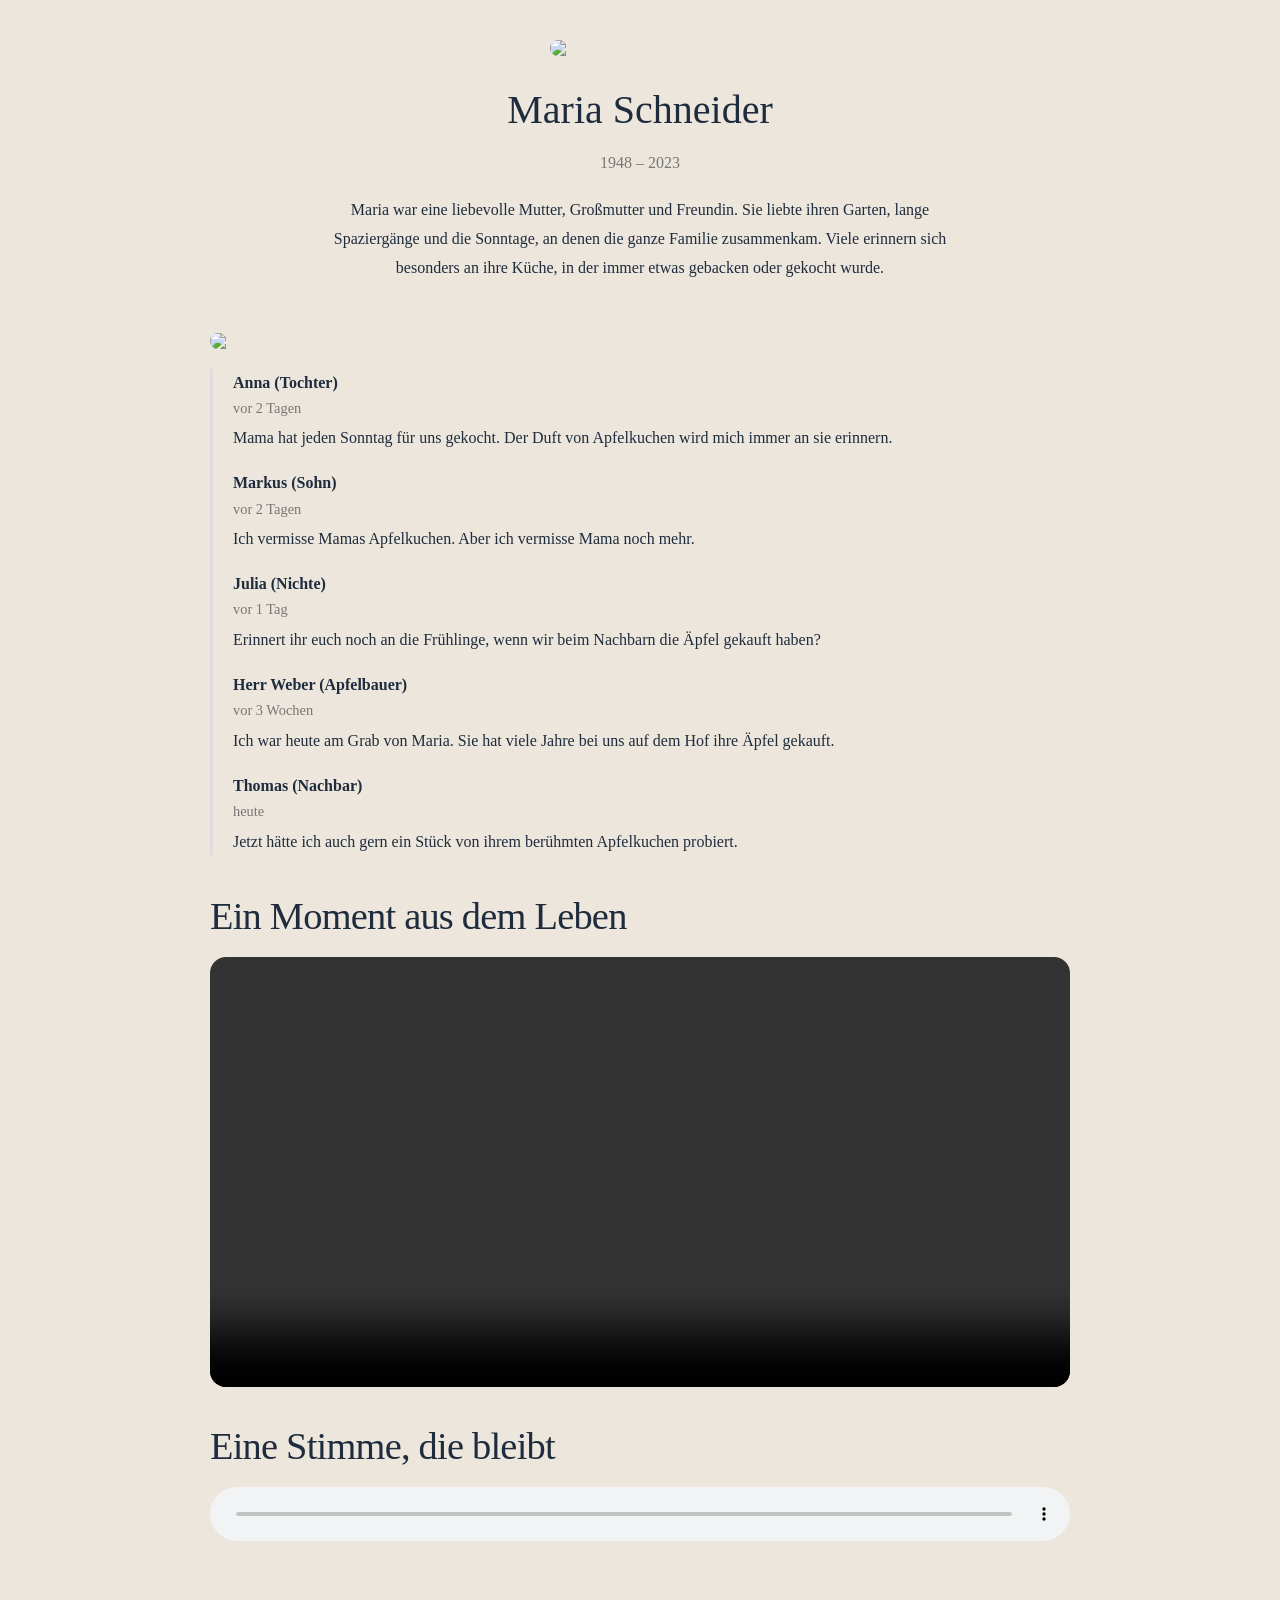
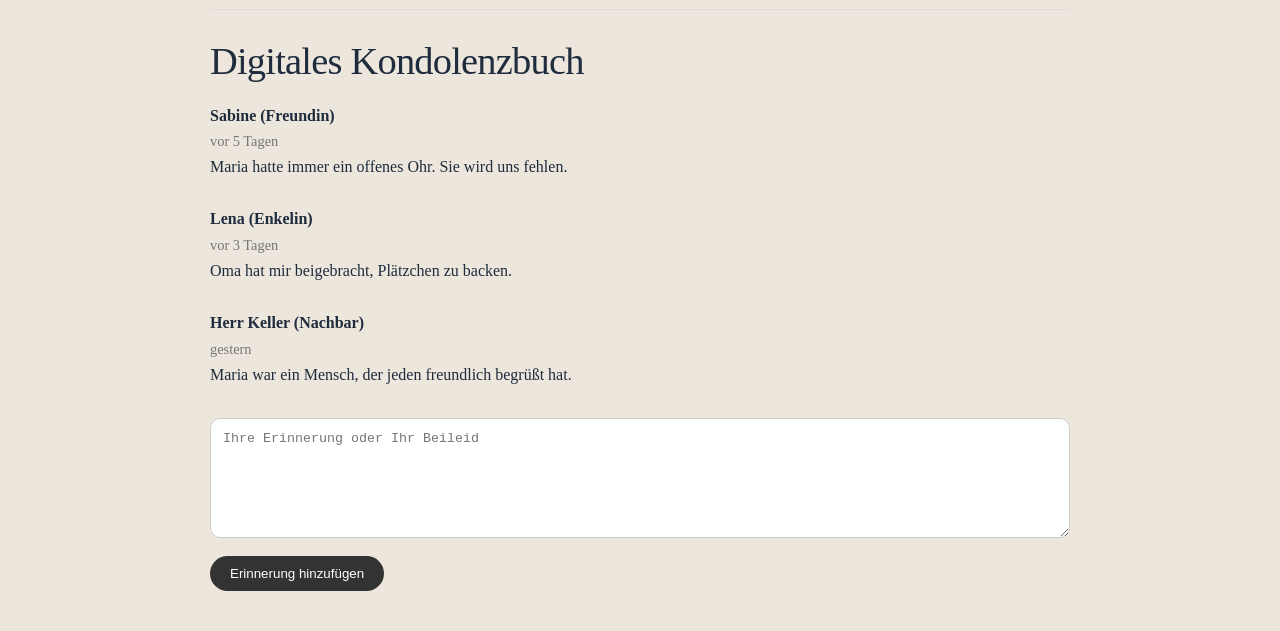
==== commit ad362e2a: "Refactor demo.html for memorial page layout" ====
--- a/demo.html
+++ b/demo.html
@@ -2,335 +2,271 @@
 <html lang="de">
 
 <head>
-  <meta charset="UTF-8">
-  <meta name="viewport" content="width=device-width, initial-scale=1.0">
-  <title>Beispiel einer Erinnerungsseite – Vergissmeinnicht.life</title>
-  <meta name="description" content="So kann eine digitale Erinnerungsseite aussehen – würdevoll, ruhig und für Familie und Freunde zugänglich.">
-  <link rel="icon" type="image/png" href="favicon.png">
-  <link rel="stylesheet" href="style.css">
-
-  <style>
-    .memorial-page {
-      padding: 46px 0 70px;
-    }
-
-    .memorial-shell {
-      width: min(980px, calc(100% - 24px));
-      margin: 0 auto;
-    }
-
-    .memorial-hero {
-      background: var(--surface);
-      border: 1px solid var(--line);
-      border-radius: 32px;
-      box-shadow: var(--shadow);
-      padding: 40px 24px 34px;
-      text-align: center;
-    }
-
-    .memorial-portrait {
-      width: 180px;
-      height: 180px;
-      object-fit: cover;
-      border-radius: 24px;
-      margin: 0 auto 24px;
-      border: 1px solid var(--line);
-      box-shadow: var(--shadow);
-    }
-
-    .memorial-kicker {
-      display: inline-block;
-      padding: 9px 16px;
-      border: 1px solid var(--line);
-      border-radius: 999px;
-      color: var(--muted);
-      background: rgba(255, 255, 255, 0.65);
-      margin-bottom: 18px;
-      font-size: 0.95rem;
-    }
-
-    .memorial-name {
-      font-size: clamp(2.2rem, 5vw, 4rem);
-      line-height: 1.08;
-      margin: 0 0 10px;
-      color: var(--text);
-      letter-spacing: -0.02em;
-    }
-
-    .memorial-dates {
-      color: var(--muted);
-      font-size: 1.05rem;
-      margin-bottom: 24px;
-    }
-
-    .memorial-intro {
-      max-width: 720px;
-      margin: 0 auto;
-      color: var(--muted);
-      font-size: 1.08rem;
-      line-height: 1.85;
-    }
-
-    .memorial-section {
-      margin-top: 26px;
-      background: rgba(255, 255, 255, 0.62);
-      border: 1px solid var(--line);
-      border-radius: 28px;
-      box-shadow: var(--shadow);
-      padding: 30px 24px;
-    }
-
-    .memorial-section h2 {
-      margin: 0 0 16px;
-      font-size: clamp(1.7rem, 3vw, 2.4rem);
-      color: var(--text);
-      line-height: 1.15;
-      letter-spacing: -0.02em;
-    }
-
-    .memorial-section p {
-      margin: 0;
-      color: var(--muted);
-      font-size: 1.06rem;
-      line-height: 1.9;
-    }
-
-    .memory-grid {
-      margin-top: 22px;
-      display: grid;
-      grid-template-columns: repeat(3, 1fr);
-      gap: 14px;
-    }
-
-    .memory-grid img {
-      width: 100%;
-      height: 230px;
-      object-fit: cover;
-      border-radius: 18px;
-      border: 1px solid var(--line);
-      box-shadow: var(--shadow);
-      background: #fff;
-    }
-
-    .memory-quote {
-      margin-top: 24px;
-      padding: 22px 20px;
-      border-left: 2px solid var(--gold);
-      background: rgba(255, 255, 255, 0.75);
-      border-radius: 18px;
-      color: var(--muted);
-      font-size: 1.12rem;
-      line-height: 1.8;
-    }
-
-    .memory-form {
-      margin-top: 20px;
-    }
-
-    .memory-form textarea {
-      width: 100%;
-      min-height: 140px;
-      border: 1px solid var(--line);
-      border-radius: 18px;
-      background: #fff;
-      padding: 16px 18px;
-      font-family: Georgia, "Times New Roman", serif;
-      font-size: 1rem;
-      color: var(--text);
-      resize: vertical;
-    }
-
-    .memory-form textarea:focus {
-      outline: none;
-      border-color: var(--gold);
-    }
-
-    .memory-actions {
-      margin-top: 16px;
-      display: flex;
-      flex-wrap: wrap;
-      gap: 12px;
-    }
-
-    .memory-button {
-      display: inline-flex;
-      align-items: center;
-      justify-content: center;
-      min-height: 50px;
-      padding: 0 22px;
-      border-radius: 999px;
-      border: 1px solid var(--gold);
-      background: #fff;
-      color: var(--text);
-      transition: 0.2s ease;
-    }
-
-    .memory-button:hover {
-      transform: translateY(-1px);
-      box-shadow: var(--shadow);
-    }
-
-    .memorial-back {
-      margin-top: 28px;
-      display: inline-flex;
-      align-items: center;
-      justify-content: center;
-      min-height: 48px;
-      padding: 0 20px;
-      border-radius: 999px;
-      border: 1px solid var(--line);
-      color: var(--text);
-      background: transparent;
-    }
-
-    @media (max-width: 900px) {
-      .memory-grid {
-        grid-template-columns: 1fr;
-      }
-
-      .memory-grid img {
-        height: 260px;
-      }
-    }
-
-    @media (max-width: 640px) {
-      .memorial-page {
-        padding-top: 26px;
-      }
-
-      .memorial-hero,
-      .memorial-section {
-        padding: 24px 18px;
-        border-radius: 26px;
-      }
-
-      .memorial-portrait {
-        width: 140px;
-        height: 140px;
-        border-radius: 18px;
-      }
-
-      .memorial-intro,
-      .memorial-section p,
-      .memory-quote {
-        font-size: 1rem;
-      }
-
-      .memory-grid img {
-        height: 220px;
-      }
-    }
-  </style>
+
+<meta charset="UTF-8">
+<meta name="viewport" content="width=device-width, initial-scale=1.0">
+
+<title>Erinnerungsseite – Maria Schneider</title>
+
+<link rel="stylesheet" href="style.css">
+
+<style>
+
+.memorial-wrapper{
+max-width:900px;
+margin:auto;
+padding:40px 20px;
+}
+
+.memorial-header{
+text-align:center;
+margin-bottom:40px;
+}
+
+.memorial-portrait{
+width:180px;
+border-radius:20px;
+margin:auto;
+margin-bottom:20px;
+}
+
+.memorial-name{
+font-size:2.5rem;
+margin-bottom:5px;
+}
+
+.memorial-dates{
+color:#777;
+margin-bottom:20px;
+}
+
+.memorial-text{
+max-width:650px;
+margin:auto;
+line-height:1.8;
+}
+
+.memory-block{
+margin-top:50px;
+}
+
+.memory-image{
+width:100%;
+border-radius:16px;
+}
+
+.memory-comments{
+margin-top:20px;
+border-left:3px solid #ddd;
+padding-left:20px;
+}
+
+.memory-comment{
+margin-bottom:18px;
+}
+
+.comment-author{
+font-weight:bold;
+}
+
+.comment-time{
+color:#777;
+font-size:0.9rem;
+margin-bottom:4px;
+}
+
+.video-block{
+margin-top:40px;
+}
+
+video{
+width:100%;
+border-radius:16px;
+}
+
+.audio-block{
+margin-top:30px;
+}
+
+audio{
+width:100%;
+}
+
+.condolence-book{
+margin-top:60px;
+padding-top:30px;
+border-top:1px solid #ddd;
+}
+
+.condolence-entry{
+margin-bottom:25px;
+}
+
+.condolence-name{
+font-weight:bold;
+}
+
+.condolence-date{
+font-size:0.9rem;
+color:#777;
+}
+
+.condolence-form{
+margin-top:30px;
+}
+
+textarea{
+width:100%;
+height:120px;
+padding:12px;
+border-radius:10px;
+border:1px solid #ccc;
+}
+
+button{
+margin-top:10px;
+padding:10px 20px;
+border-radius:20px;
+border:none;
+background:#333;
+color:white;
+cursor:pointer;
+}
+
+</style>
+
 </head>
 
+
 <body>
 
-  <header class="site-header">
-    <div class="container header-inner">
-
-      <a href="index.html" class="brand">
-        <img src="logo-icon.png" alt="Vergissmeinnicht Logo" class="brand-logo">
-        <span class="brand-name">Vergissmeinnicht.life</span>
-      </a>
-
-      <nav class="header-nav">
-        <a href="index.html" class="nav-link">Zur Startseite</a>
-      </nav>
-
-    </div>
-  </header>
-
-  <main class="memorial-page">
-    <div class="memorial-shell">
-
-      <section class="memorial-hero">
-        <div class="memorial-kicker">Beispiel einer Erinnerungsseite</div>
-
-        <img
-          src="https://images.unsplash.com/photo-1544005313-94ddf0286df2?auto=format&fit=crop&w=900&q=80"
-          alt="Porträt von Maria Schneider"
-          class="memorial-portrait"
-        >
-
-        <h1 class="memorial-name">Maria Schneider</h1>
-
-        <div class="memorial-dates">1948 – 2023</div>
-
-        <p class="memorial-intro">
-          Maria war eine liebevolle Mutter, Großmutter und Freundin.
-          Sie liebte ihren Garten, lange Spaziergänge, Sonntage mit der Familie
-          und die kleinen Augenblicke, in denen aus Alltag Erinnerung wurde.
-          Diese Seite bewahrt einen stillen Eindruck ihres Lebens – für die,
-          die sie kannten, liebten und nicht vergessen möchten.
-        </p>
-      </section>
-
-      <section class="memorial-section">
-        <h2>Ein gelebtes Leben</h2>
-
-        <p>
-          Was von einem Menschen bleibt, lässt sich nicht auf einen Namen und zwei Daten reduzieren.
-          Es bleibt das Lachen bei Familienfesten, der Duft der Küche, die Ruhe einer vertrauten Stimme
-          und die Wärme, mit der jemand einen Raum erfüllt hat. Eine Erinnerungsseite gibt diesen Spuren
-          einen Ort – zugänglich für Familie, Freunde und für jene, die später verstehen möchten,
-          wer dieser Mensch war.
-        </p>
-
-        <div class="memory-quote">
-          Manche Menschen gehen aus unserem Blick.<br>
-          Aber nicht aus unserem Herzen.
-        </div>
-      </section>
-
-      <section class="memorial-section">
-        <h2>Bilder und Augenblicke</h2>
-
-        <p>
-          Fotos können nicht alles erzählen. Aber sie halten Momente fest,
-          an denen ein Leben sichtbar wird – Begegnungen, Reisen, Feste,
-          stille Nachmittage, Nähe.
-        </p>
-
-        <div class="memory-grid">
-          <img src="https://images.unsplash.com/photo-1524504388940-b1c1722653e1?auto=format&fit=crop&w=900&q=80" alt="Erinnerungsbild 1">
-          <img src="https://images.unsplash.com/photo-1520813792240-56fc4a3765a7?auto=format&fit=crop&w=900&q=80" alt="Erinnerungsbild 2">
-          <img src="https://images.unsplash.com/photo-1529626455594-4ff0802cfb7e?auto=format&fit=crop&w=900&q=80" alt="Erinnerungsbild 3">
-        </div>
-      </section>
-
-      <section class="memorial-section">
-        <h2>Gedanken hinterlassen</h2>
-
-        <p>
-          Angehörige und Freunde können hier Erinnerungen, Worte des Abschieds
-          oder persönliche Gedanken hinterlassen. So entsteht aus einzelnen Stimmen
-          ein gemeinsamer Ort des Erinnerns.
-        </p>
-
-        <div class="memory-form">
-          <textarea placeholder="Ihre Erinnerung oder Ihr persönlicher Gedanke..."></textarea>
-
-          <div class="memory-actions">
-            <button type="button" class="memory-button">Erinnerung speichern</button>
-          </div>
-        </div>
-
-        <a href="index.html" class="memorial-back">Zur Startseite</a>
-      </section>
-
-    </div>
-  </main>
-
-  <footer class="site-footer">
-    <div class="container footer-inner">
-      <div>© Vergissmeinnicht.life</div>
-
-      <div class="footer-links">
-        <a href="index.html">Startseite</a>
-        <a href="demo.html">Beispielseite</a>
-      </div>
-    </div>
-  </footer>
+<div class="memorial-wrapper">
+
+<div class="memorial-header">
+
+<img src="https://images.unsplash.com/photo-1544005313-94ddf0286df2" class="memorial-portrait">
+
+<div class="memorial-name">
+Maria Schneider
+</div>
+
+<div class="memorial-dates">
+1948 – 2023
+</div>
+
+<div class="memorial-text">
+
+Maria war eine liebevolle Mutter, Großmutter und Freundin.
+Sie liebte ihren Garten, lange Spaziergänge und die Sonntage,
+an denen die ganze Familie zusammenkam.
+
+Viele erinnern sich besonders an ihre Küche,
+in der immer etwas gebacken oder gekocht wurde.
+
+</div>
+
+</div>
+
+
+<div class="memory-block">
+
+<img src="https://images.unsplash.com/photo-1504754524776-8f4f37790ca0" class="memory-image">
+
+<div class="memory-comments">
+
+<div class="memory-comment">
+<div class="comment-author">Anna (Tochter)</div>
+<div class="comment-time">vor 2 Tagen</div>
+Mama hat jeden Sonntag für uns gekocht. Der Duft von Apfelkuchen wird mich immer an sie erinnern.
+</div>
+
+<div class="memory-comment">
+<div class="comment-author">Markus (Sohn)</div>
+<div class="comment-time">vor 2 Tagen</div>
+Ich vermisse Mamas Apfelkuchen. Aber ich vermisse Mama noch mehr.
+</div>
+
+<div class="memory-comment">
+<div class="comment-author">Julia (Nichte)</div>
+<div class="comment-time">vor 1 Tag</div>
+Erinnert ihr euch noch an die Frühlinge, wenn wir beim Nachbarn die Äpfel gekauft haben?
+</div>
+
+<div class="memory-comment">
+<div class="comment-author">Herr Weber (Apfelbauer)</div>
+<div class="comment-time">vor 3 Wochen</div>
+Ich war heute am Grab von Maria. Sie hat viele Jahre bei uns auf dem Hof ihre Äpfel gekauft.
+</div>
+
+<div class="memory-comment">
+<div class="comment-author">Thomas (Nachbar)</div>
+<div class="comment-time">heute</div>
+Jetzt hätte ich auch gern ein Stück von ihrem berühmten Apfelkuchen probiert.
+</div>
+
+</div>
+
+</div>
+
+
+<div class="video-block">
+
+<h2>Ein Moment aus dem Leben</h2>
+
+<video controls>
+<source src="maria-video.mp4" type="video/mp4">
+</video>
+
+</div>
+
+
+<div class="audio-block">
+
+<h2>Eine Stimme, die bleibt</h2>
+
+<audio controls>
+<source src="maria-stimme.mp3" type="audio/mpeg">
+</audio>
+
+</div>
+
+
+<div class="condolence-book">
+
+<h2>Digitales Kondolenzbuch</h2>
+
+<div class="condolence-entry">
+<div class="condolence-name">Sabine (Freundin)</div>
+<div class="condolence-date">vor 5 Tagen</div>
+Maria hatte immer ein offenes Ohr. Sie wird uns fehlen.
+</div>
+
+<div class="condolence-entry">
+<div class="condolence-name">Lena (Enkelin)</div>
+<div class="condolence-date">vor 3 Tagen</div>
+Oma hat mir beigebracht, Plätzchen zu backen.
+</div>
+
+<div class="condolence-entry">
+<div class="condolence-name">Herr Keller (Nachbar)</div>
+<div class="condolence-date">gestern</div>
+Maria war ein Mensch, der jeden freundlich begrüßt hat.
+</div>
+
+
+<div class="condolence-form">
+
+<textarea placeholder="Ihre Erinnerung oder Ihr Beileid"></textarea>
+
+<button>
+Erinnerung hinzufügen
+</button>
+
+</div>
+
+</div>
+
+</div>
 
 </body>
 </html>
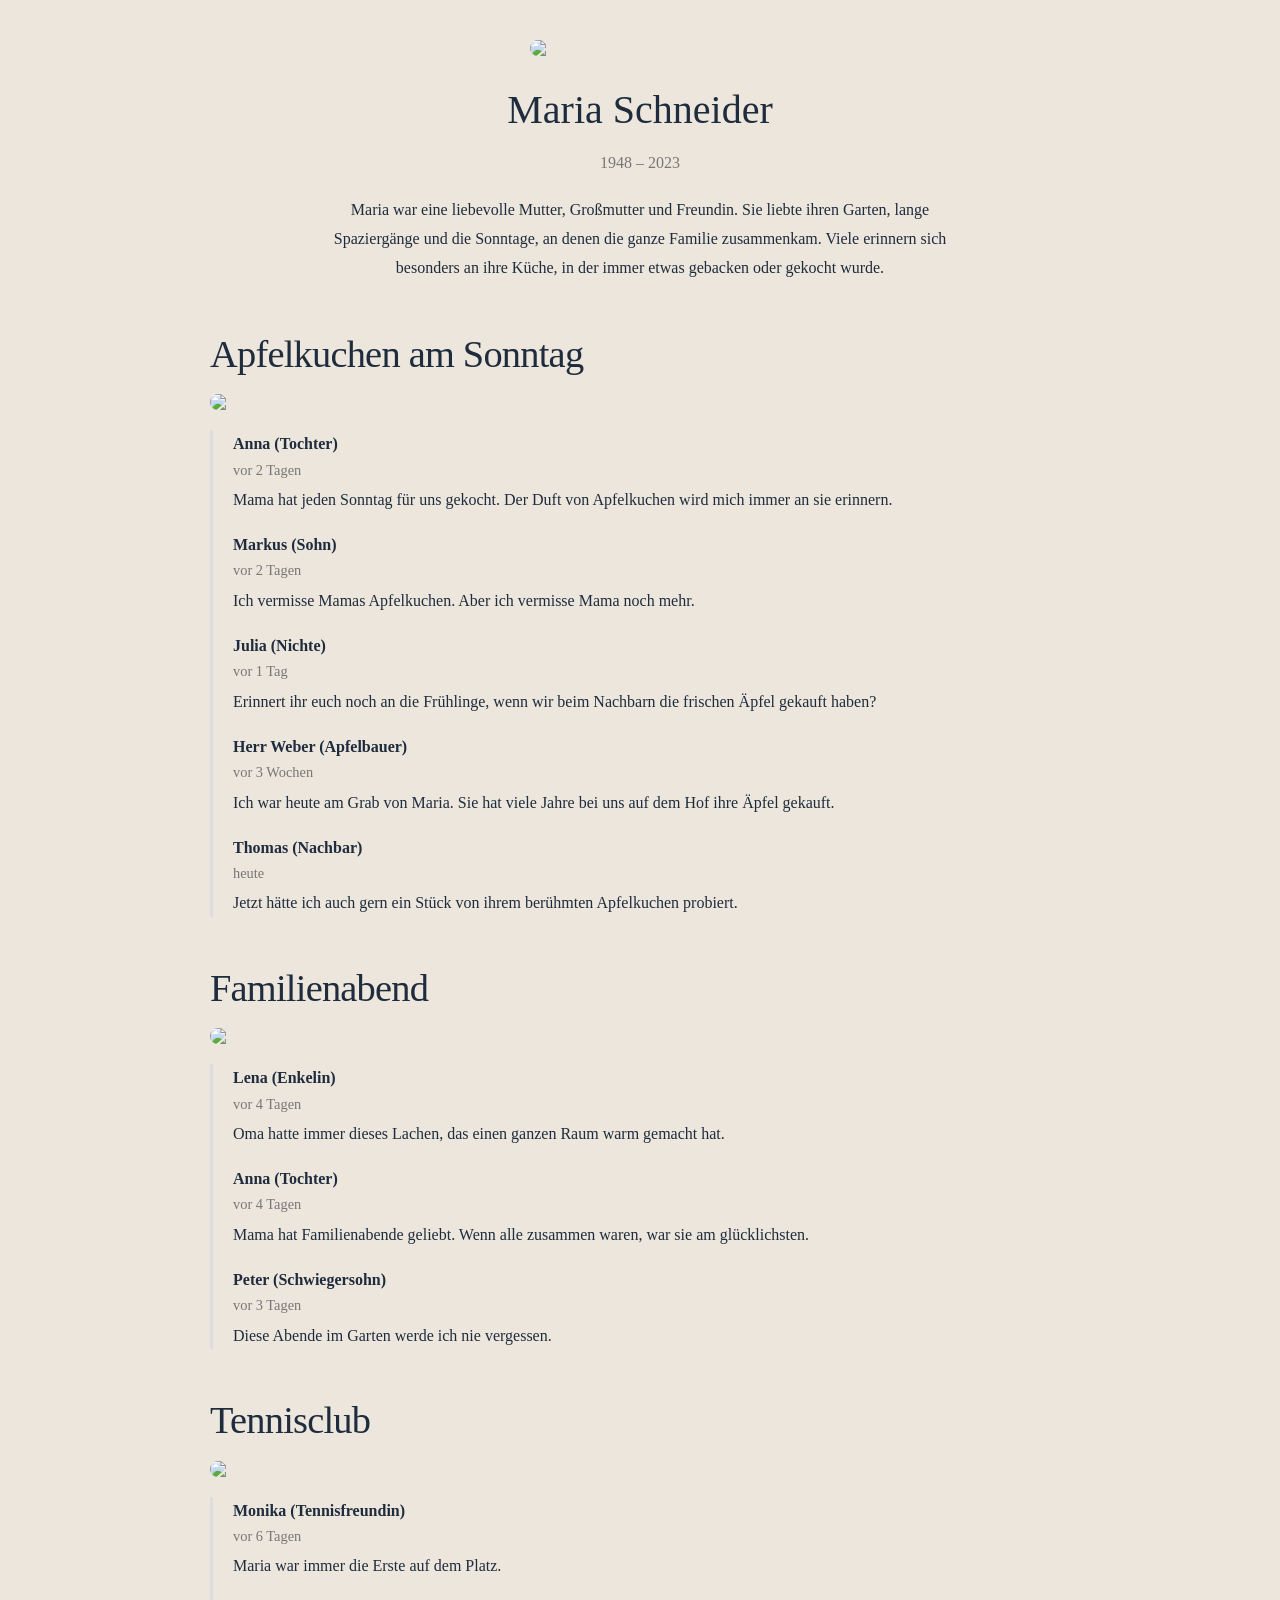
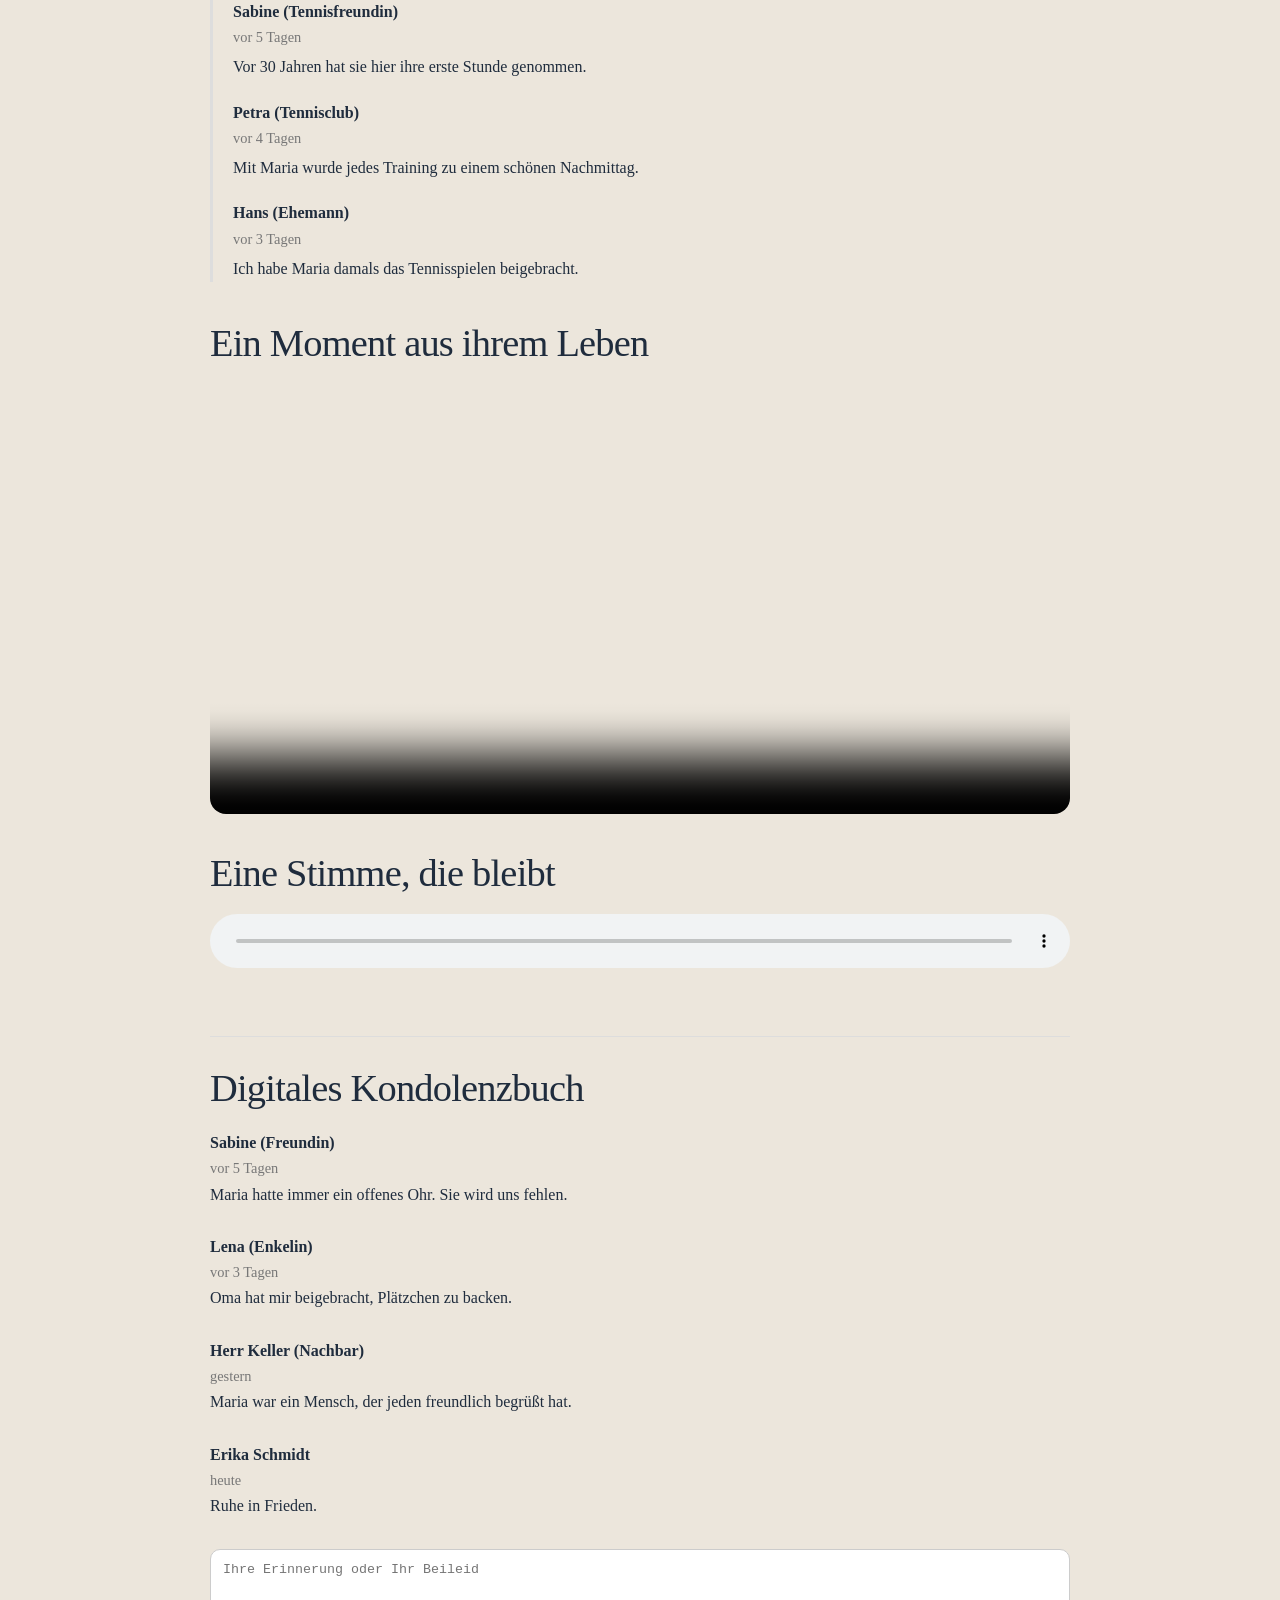
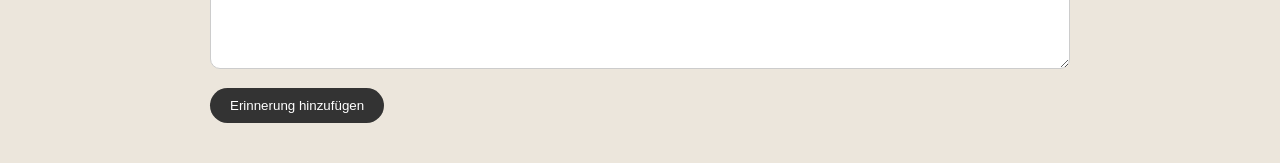
==== commit e2ff83fc: "Update memorial page content and images" ====
--- a/demo.html
+++ b/demo.html
@@ -6,7 +6,7 @@
 <meta charset="UTF-8">
 <meta name="viewport" content="width=device-width, initial-scale=1.0">
 
-<title>Erinnerungsseite – Maria Schneider</title>
+<title>Beispiel einer Erinnerungsseite – Vergissmeinnicht.life</title>
 
 <link rel="stylesheet" href="style.css">
 
@@ -24,7 +24,7 @@
 }
 
 .memorial-portrait{
-width:180px;
+width:220px;
 border-radius:20px;
 margin:auto;
 margin-bottom:20px;
@@ -144,7 +144,7 @@
 
 <div class="memorial-header">
 
-<img src="https://images.unsplash.com/photo-1544005313-94ddf0286df2" class="memorial-portrait">
+<img src="maria-portraet.png" class="memorial-portrait">
 
 <div class="memorial-name">
 Maria Schneider
@@ -170,7 +170,9 @@
 
 <div class="memory-block">
 
-<img src="https://images.unsplash.com/photo-1504754524776-8f4f37790ca0" class="memory-image">
+<h2>Apfelkuchen am Sonntag</h2>
+
+<img src="maria-kueche.png" class="memory-image">
 
 <div class="memory-comments">
 
@@ -189,7 +191,7 @@
 <div class="memory-comment">
 <div class="comment-author">Julia (Nichte)</div>
 <div class="comment-time">vor 1 Tag</div>
-Erinnert ihr euch noch an die Frühlinge, wenn wir beim Nachbarn die Äpfel gekauft haben?
+Erinnert ihr euch noch an die Frühlinge, wenn wir beim Nachbarn die frischen Äpfel gekauft haben?
 </div>
 
 <div class="memory-comment">
@@ -209,15 +211,87 @@
 </div>
 
 
+
+<div class="memory-block">
+
+<h2>Familienabend</h2>
+
+<img src="maria-familie.png" class="memory-image">
+
+<div class="memory-comments">
+
+<div class="memory-comment">
+<div class="comment-author">Lena (Enkelin)</div>
+<div class="comment-time">vor 4 Tagen</div>
+Oma hatte immer dieses Lachen, das einen ganzen Raum warm gemacht hat.
+</div>
+
+<div class="memory-comment">
+<div class="comment-author">Anna (Tochter)</div>
+<div class="comment-time">vor 4 Tagen</div>
+Mama hat Familienabende geliebt. Wenn alle zusammen waren, war sie am glücklichsten.
+</div>
+
+<div class="memory-comment">
+<div class="comment-author">Peter (Schwiegersohn)</div>
+<div class="comment-time">vor 3 Tagen</div>
+Diese Abende im Garten werde ich nie vergessen.
+</div>
+
+</div>
+
+</div>
+
+
+
+<div class="memory-block">
+
+<h2>Tennisclub</h2>
+
+<img src="maria-tennis.png" class="memory-image">
+
+<div class="memory-comments">
+
+<div class="memory-comment">
+<div class="comment-author">Monika (Tennisfreundin)</div>
+<div class="comment-time">vor 6 Tagen</div>
+Maria war immer die Erste auf dem Platz.
+</div>
+
+<div class="memory-comment">
+<div class="comment-author">Sabine (Tennisfreundin)</div>
+<div class="comment-time">vor 5 Tagen</div>
+Vor 30 Jahren hat sie hier ihre erste Stunde genommen.
+</div>
+
+<div class="memory-comment">
+<div class="comment-author">Petra (Tennisclub)</div>
+<div class="comment-time">vor 4 Tagen</div>
+Mit Maria wurde jedes Training zu einem schönen Nachmittag.
+</div>
+
+<div class="memory-comment">
+<div class="comment-author">Hans (Ehemann)</div>
+<div class="comment-time">vor 3 Tagen</div>
+Ich habe Maria damals das Tennisspielen beigebracht.
+</div>
+
+</div>
+
+</div>
+
+
+
 <div class="video-block">
 
-<h2>Ein Moment aus dem Leben</h2>
-
-<video controls>
-<source src="maria-video.mp4" type="video/mp4">
+<h2>Ein Moment aus ihrem Leben</h2>
+
+<video controls poster="maria-garten.png">
+<source src="maria-garten.mp4" type="video/mp4">
 </video>
 
 </div>
+
 
 
 <div class="audio-block">
@@ -229,6 +303,7 @@
 </audio>
 
 </div>
+
 
 
 <div class="condolence-book">
@@ -253,6 +328,13 @@
 Maria war ein Mensch, der jeden freundlich begrüßt hat.
 </div>
 
+<div class="condolence-entry">
+<div class="condolence-name">Erika Schmidt</div>
+<div class="condolence-date">heute</div>
+Ruhe in Frieden.
+</div>
+
+
 
 <div class="condolence-form">
 
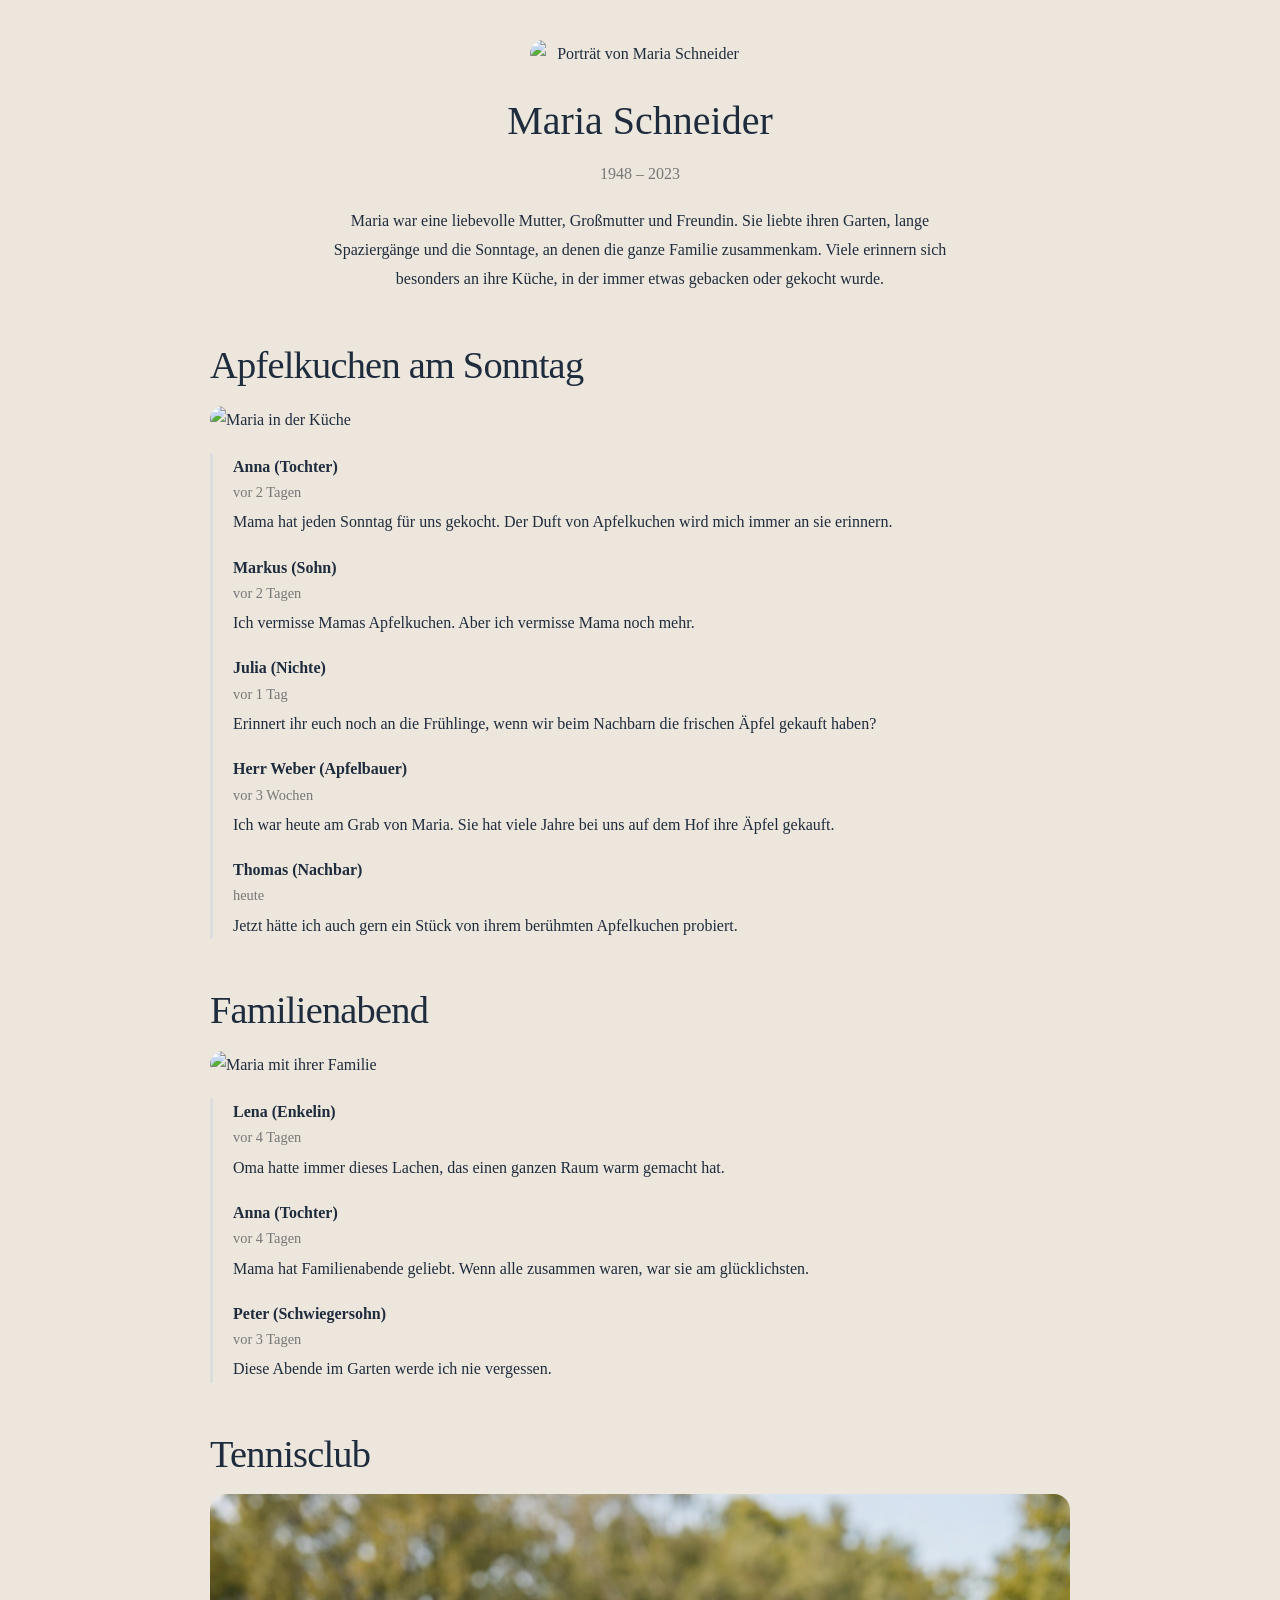
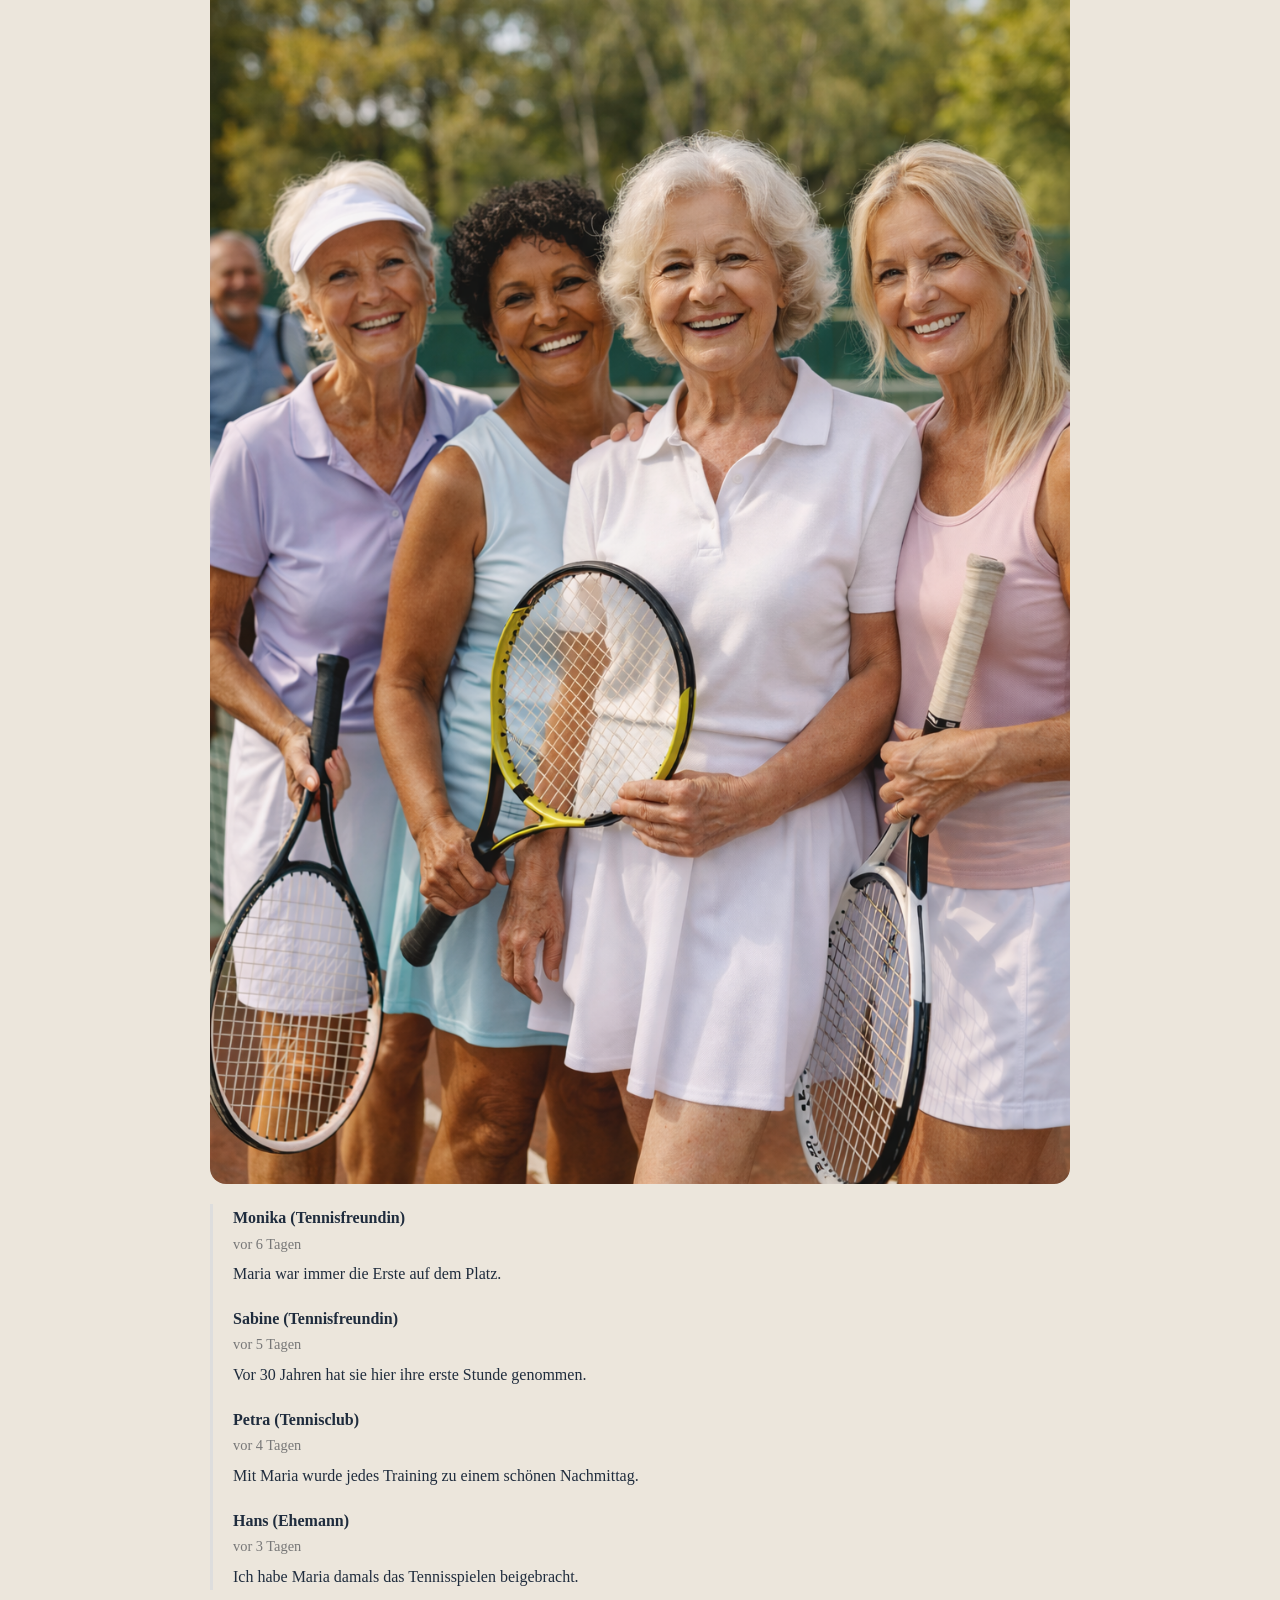
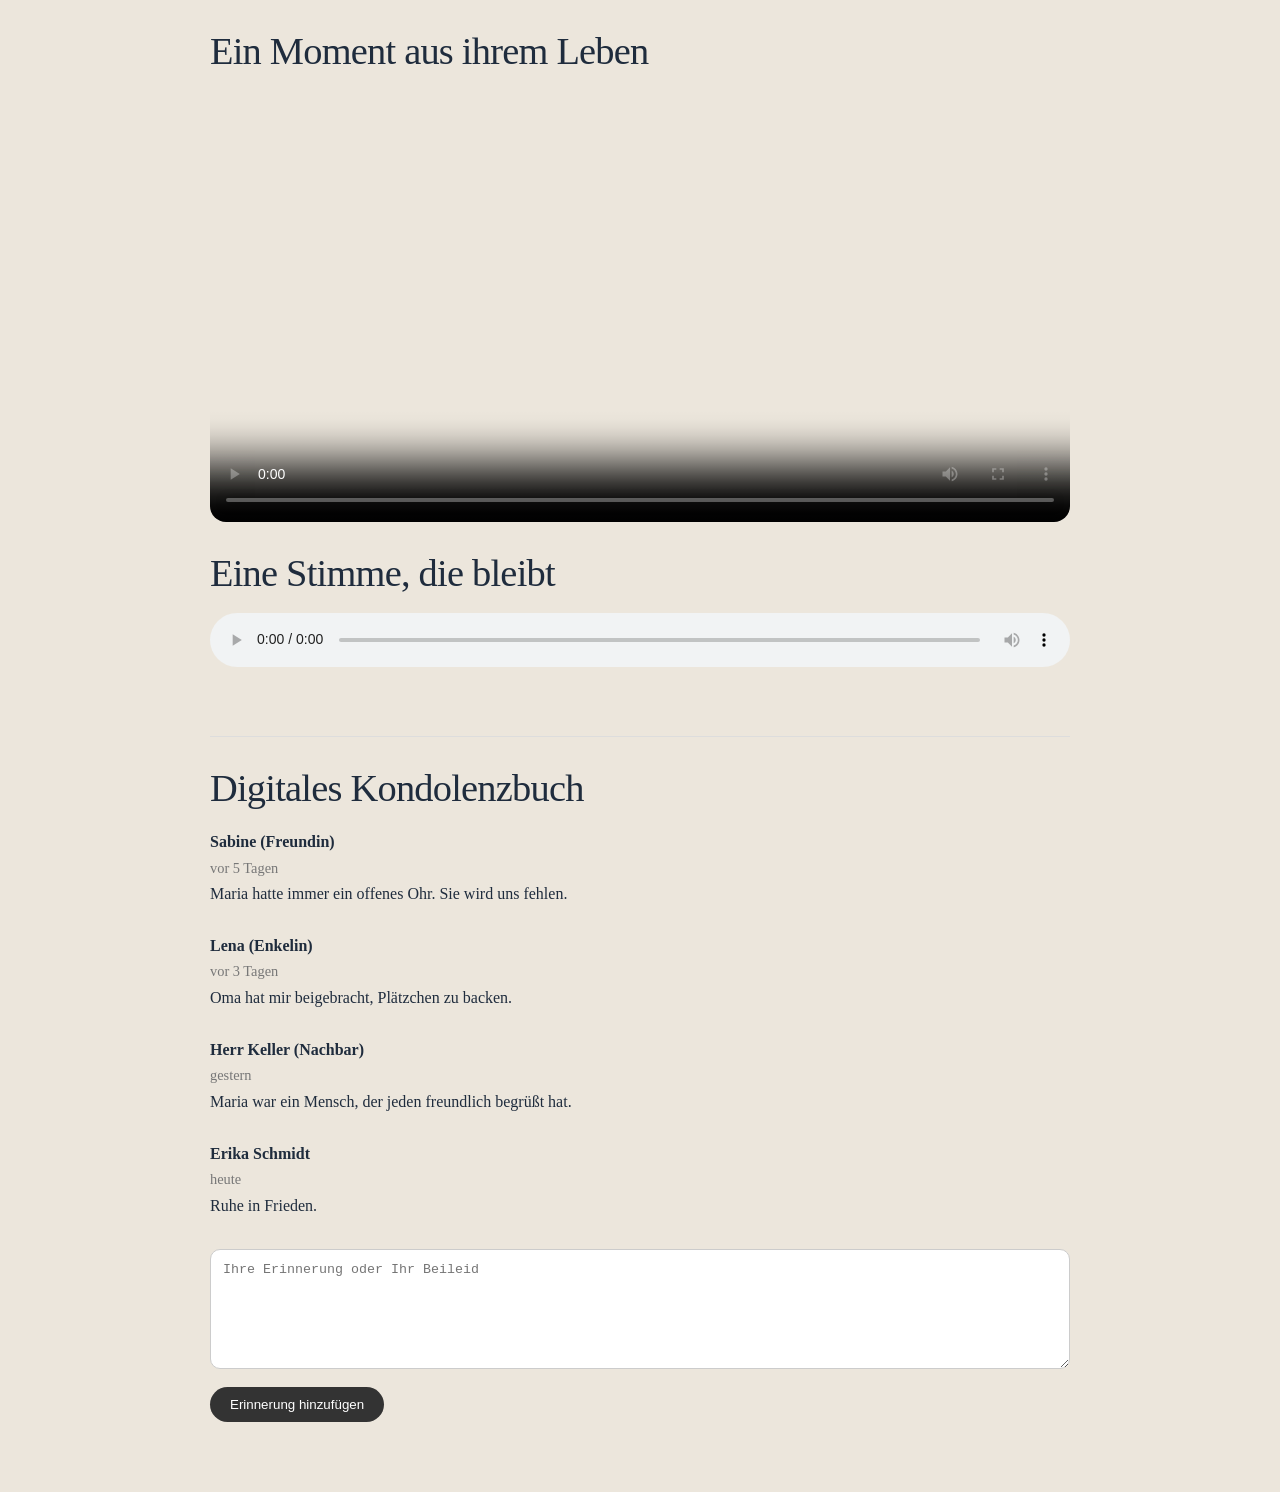
==== commit 186a991b: "Refactor HTML structure and styles for memorial page" ====
--- a/demo.html
+++ b/demo.html
@@ -1,354 +1,312 @@
 <!DOCTYPE html>
 <html lang="de">
-
 <head>
-
-<meta charset="UTF-8">
-<meta name="viewport" content="width=device-width, initial-scale=1.0">
-
-<title>Beispiel einer Erinnerungsseite – Vergissmeinnicht.life</title>
-
-<link rel="stylesheet" href="style.css">
-
-<style>
-
-.memorial-wrapper{
-max-width:900px;
-margin:auto;
-padding:40px 20px;
-}
-
-.memorial-header{
-text-align:center;
-margin-bottom:40px;
-}
-
-.memorial-portrait{
-width:220px;
-border-radius:20px;
-margin:auto;
-margin-bottom:20px;
-}
-
-.memorial-name{
-font-size:2.5rem;
-margin-bottom:5px;
-}
-
-.memorial-dates{
-color:#777;
-margin-bottom:20px;
-}
-
-.memorial-text{
-max-width:650px;
-margin:auto;
-line-height:1.8;
-}
-
-.memory-block{
-margin-top:50px;
-}
-
-.memory-image{
-width:100%;
-border-radius:16px;
-}
-
-.memory-comments{
-margin-top:20px;
-border-left:3px solid #ddd;
-padding-left:20px;
-}
-
-.memory-comment{
-margin-bottom:18px;
-}
-
-.comment-author{
-font-weight:bold;
-}
-
-.comment-time{
-color:#777;
-font-size:0.9rem;
-margin-bottom:4px;
-}
-
-.video-block{
-margin-top:40px;
-}
-
-video{
-width:100%;
-border-radius:16px;
-}
-
-.audio-block{
-margin-top:30px;
-}
-
-audio{
-width:100%;
-}
-
-.condolence-book{
-margin-top:60px;
-padding-top:30px;
-border-top:1px solid #ddd;
-}
-
-.condolence-entry{
-margin-bottom:25px;
-}
-
-.condolence-name{
-font-weight:bold;
-}
-
-.condolence-date{
-font-size:0.9rem;
-color:#777;
-}
-
-.condolence-form{
-margin-top:30px;
-}
-
-textarea{
-width:100%;
-height:120px;
-padding:12px;
-border-radius:10px;
-border:1px solid #ccc;
-}
-
-button{
-margin-top:10px;
-padding:10px 20px;
-border-radius:20px;
-border:none;
-background:#333;
-color:white;
-cursor:pointer;
-}
-
-</style>
-
+  <meta charset="UTF-8">
+  <meta name="viewport" content="width=device-width, initial-scale=1.0">
+  <title>Beispiel einer Erinnerungsseite – Vergissmeinnicht.life</title>
+  <link rel="stylesheet" href="style.css">
+
+  <style>
+    .memorial-wrapper {
+      max-width: 900px;
+      margin: auto;
+      padding: 40px 20px 70px;
+    }
+
+    .memorial-header {
+      text-align: center;
+      margin-bottom: 40px;
+    }
+
+    .memorial-portrait {
+      width: 220px;
+      border-radius: 20px;
+      margin: 0 auto 20px;
+      display: block;
+    }
+
+    .memorial-name {
+      font-size: 2.5rem;
+      margin-bottom: 5px;
+    }
+
+    .memorial-dates {
+      color: #777;
+      margin-bottom: 20px;
+    }
+
+    .memorial-text {
+      max-width: 650px;
+      margin: auto;
+      line-height: 1.8;
+    }
+
+    .memory-block {
+      margin-top: 50px;
+    }
+
+    .memory-image {
+      width: 100%;
+      border-radius: 16px;
+      display: block;
+    }
+
+    .memory-comments {
+      margin-top: 20px;
+      border-left: 3px solid #ddd;
+      padding-left: 20px;
+    }
+
+    .memory-comment {
+      margin-bottom: 18px;
+      line-height: 1.7;
+    }
+
+    .comment-author {
+      font-weight: bold;
+    }
+
+    .comment-time {
+      color: #777;
+      font-size: 0.9rem;
+      margin-bottom: 4px;
+    }
+
+    .video-block {
+      margin-top: 40px;
+    }
+
+    video {
+      width: 100%;
+      border-radius: 16px;
+      display: block;
+    }
+
+    .audio-block {
+      margin-top: 30px;
+    }
+
+    audio {
+      width: 100%;
+    }
+
+    .condolence-book {
+      margin-top: 60px;
+      padding-top: 30px;
+      border-top: 1px solid #ddd;
+    }
+
+    .condolence-entry {
+      margin-bottom: 25px;
+      line-height: 1.7;
+    }
+
+    .condolence-name {
+      font-weight: bold;
+    }
+
+    .condolence-date {
+      font-size: 0.9rem;
+      color: #777;
+    }
+
+    .condolence-form {
+      margin-top: 30px;
+    }
+
+    textarea {
+      width: 100%;
+      height: 120px;
+      padding: 12px;
+      border-radius: 10px;
+      border: 1px solid #ccc;
+      box-sizing: border-box;
+    }
+
+    button {
+      margin-top: 10px;
+      padding: 10px 20px;
+      border-radius: 20px;
+      border: none;
+      background: #333;
+      color: white;
+      cursor: pointer;
+    }
+  </style>
 </head>
 
-
 <body>
-
-<div class="memorial-wrapper">
-
-<div class="memorial-header">
-
-<img src="maria-portraet.png" class="memorial-portrait">
-
-<div class="memorial-name">
-Maria Schneider
-</div>
-
-<div class="memorial-dates">
-1948 – 2023
-</div>
-
-<div class="memorial-text">
-
-Maria war eine liebevolle Mutter, Großmutter und Freundin.
-Sie liebte ihren Garten, lange Spaziergänge und die Sonntage,
-an denen die ganze Familie zusammenkam.
-
-Viele erinnern sich besonders an ihre Küche,
-in der immer etwas gebacken oder gekocht wurde.
-
-</div>
-
-</div>
-
-
-<div class="memory-block">
-
-<h2>Apfelkuchen am Sonntag</h2>
-
-<img src="maria-kueche.png" class="memory-image">
-
-<div class="memory-comments">
-
-<div class="memory-comment">
-<div class="comment-author">Anna (Tochter)</div>
-<div class="comment-time">vor 2 Tagen</div>
-Mama hat jeden Sonntag für uns gekocht. Der Duft von Apfelkuchen wird mich immer an sie erinnern.
-</div>
-
-<div class="memory-comment">
-<div class="comment-author">Markus (Sohn)</div>
-<div class="comment-time">vor 2 Tagen</div>
-Ich vermisse Mamas Apfelkuchen. Aber ich vermisse Mama noch mehr.
-</div>
-
-<div class="memory-comment">
-<div class="comment-author">Julia (Nichte)</div>
-<div class="comment-time">vor 1 Tag</div>
-Erinnert ihr euch noch an die Frühlinge, wenn wir beim Nachbarn die frischen Äpfel gekauft haben?
-</div>
-
-<div class="memory-comment">
-<div class="comment-author">Herr Weber (Apfelbauer)</div>
-<div class="comment-time">vor 3 Wochen</div>
-Ich war heute am Grab von Maria. Sie hat viele Jahre bei uns auf dem Hof ihre Äpfel gekauft.
-</div>
-
-<div class="memory-comment">
-<div class="comment-author">Thomas (Nachbar)</div>
-<div class="comment-time">heute</div>
-Jetzt hätte ich auch gern ein Stück von ihrem berühmten Apfelkuchen probiert.
-</div>
-
-</div>
-
-</div>
-
-
-
-<div class="memory-block">
-
-<h2>Familienabend</h2>
-
-<img src="maria-familie.png" class="memory-image">
-
-<div class="memory-comments">
-
-<div class="memory-comment">
-<div class="comment-author">Lena (Enkelin)</div>
-<div class="comment-time">vor 4 Tagen</div>
-Oma hatte immer dieses Lachen, das einen ganzen Raum warm gemacht hat.
-</div>
-
-<div class="memory-comment">
-<div class="comment-author">Anna (Tochter)</div>
-<div class="comment-time">vor 4 Tagen</div>
-Mama hat Familienabende geliebt. Wenn alle zusammen waren, war sie am glücklichsten.
-</div>
-
-<div class="memory-comment">
-<div class="comment-author">Peter (Schwiegersohn)</div>
-<div class="comment-time">vor 3 Tagen</div>
-Diese Abende im Garten werde ich nie vergessen.
-</div>
-
-</div>
-
-</div>
-
-
-
-<div class="memory-block">
-
-<h2>Tennisclub</h2>
-
-<img src="maria-tennis.png" class="memory-image">
-
-<div class="memory-comments">
-
-<div class="memory-comment">
-<div class="comment-author">Monika (Tennisfreundin)</div>
-<div class="comment-time">vor 6 Tagen</div>
-Maria war immer die Erste auf dem Platz.
-</div>
-
-<div class="memory-comment">
-<div class="comment-author">Sabine (Tennisfreundin)</div>
-<div class="comment-time">vor 5 Tagen</div>
-Vor 30 Jahren hat sie hier ihre erste Stunde genommen.
-</div>
-
-<div class="memory-comment">
-<div class="comment-author">Petra (Tennisclub)</div>
-<div class="comment-time">vor 4 Tagen</div>
-Mit Maria wurde jedes Training zu einem schönen Nachmittag.
-</div>
-
-<div class="memory-comment">
-<div class="comment-author">Hans (Ehemann)</div>
-<div class="comment-time">vor 3 Tagen</div>
-Ich habe Maria damals das Tennisspielen beigebracht.
-</div>
-
-</div>
-
-</div>
-
-
-
-<div class="video-block">
-
-<h2>Ein Moment aus ihrem Leben</h2>
-
-<video controls poster="maria-garten.png">
-<source src="maria-garten.mp4" type="video/mp4">
-</video>
-
-</div>
-
-
-
-<div class="audio-block">
-
-<h2>Eine Stimme, die bleibt</h2>
-
-<audio controls>
-<source src="maria-stimme.mp3" type="audio/mpeg">
-</audio>
-
-</div>
-
-
-
-<div class="condolence-book">
-
-<h2>Digitales Kondolenzbuch</h2>
-
-<div class="condolence-entry">
-<div class="condolence-name">Sabine (Freundin)</div>
-<div class="condolence-date">vor 5 Tagen</div>
-Maria hatte immer ein offenes Ohr. Sie wird uns fehlen.
-</div>
-
-<div class="condolence-entry">
-<div class="condolence-name">Lena (Enkelin)</div>
-<div class="condolence-date">vor 3 Tagen</div>
-Oma hat mir beigebracht, Plätzchen zu backen.
-</div>
-
-<div class="condolence-entry">
-<div class="condolence-name">Herr Keller (Nachbar)</div>
-<div class="condolence-date">gestern</div>
-Maria war ein Mensch, der jeden freundlich begrüßt hat.
-</div>
-
-<div class="condolence-entry">
-<div class="condolence-name">Erika Schmidt</div>
-<div class="condolence-date">heute</div>
-Ruhe in Frieden.
-</div>
-
-
-
-<div class="condolence-form">
-
-<textarea placeholder="Ihre Erinnerung oder Ihr Beileid"></textarea>
-
-<button>
-Erinnerung hinzufügen
-</button>
-
-</div>
-
-</div>
-
-</div>
-
+  <div class="memorial-wrapper">
+
+    <div class="memorial-header">
+      <img src="./maria-portraet.png" alt="Porträt von Maria Schneider" class="memorial-portrait">
+
+      <div class="memorial-name">
+        Maria Schneider
+      </div>
+
+      <div class="memorial-dates">
+        1948 – 2023
+      </div>
+
+      <div class="memorial-text">
+        Maria war eine liebevolle Mutter, Großmutter und Freundin.
+        Sie liebte ihren Garten, lange Spaziergänge und die Sonntage,
+        an denen die ganze Familie zusammenkam.
+
+        Viele erinnern sich besonders an ihre Küche,
+        in der immer etwas gebacken oder gekocht wurde.
+      </div>
+    </div>
+
+    <div class="memory-block">
+      <h2>Apfelkuchen am Sonntag</h2>
+
+      <img src="./maria-kueche.png" alt="Maria in der Küche" class="memory-image">
+
+      <div class="memory-comments">
+        <div class="memory-comment">
+          <div class="comment-author">Anna (Tochter)</div>
+          <div class="comment-time">vor 2 Tagen</div>
+          Mama hat jeden Sonntag für uns gekocht. Der Duft von Apfelkuchen wird mich immer an sie erinnern.
+        </div>
+
+        <div class="memory-comment">
+          <div class="comment-author">Markus (Sohn)</div>
+          <div class="comment-time">vor 2 Tagen</div>
+          Ich vermisse Mamas Apfelkuchen. Aber ich vermisse Mama noch mehr.
+        </div>
+
+        <div class="memory-comment">
+          <div class="comment-author">Julia (Nichte)</div>
+          <div class="comment-time">vor 1 Tag</div>
+          Erinnert ihr euch noch an die Frühlinge, wenn wir beim Nachbarn die frischen Äpfel gekauft haben?
+        </div>
+
+        <div class="memory-comment">
+          <div class="comment-author">Herr Weber (Apfelbauer)</div>
+          <div class="comment-time">vor 3 Wochen</div>
+          Ich war heute am Grab von Maria. Sie hat viele Jahre bei uns auf dem Hof ihre Äpfel gekauft.
+        </div>
+
+        <div class="memory-comment">
+          <div class="comment-author">Thomas (Nachbar)</div>
+          <div class="comment-time">heute</div>
+          Jetzt hätte ich auch gern ein Stück von ihrem berühmten Apfelkuchen probiert.
+        </div>
+      </div>
+    </div>
+
+    <div class="memory-block">
+      <h2>Familienabend</h2>
+
+      <img src="./maria-familie.png" alt="Maria mit ihrer Familie" class="memory-image">
+
+      <div class="memory-comments">
+        <div class="memory-comment">
+          <div class="comment-author">Lena (Enkelin)</div>
+          <div class="comment-time">vor 4 Tagen</div>
+          Oma hatte immer dieses Lachen, das einen ganzen Raum warm gemacht hat.
+        </div>
+
+        <div class="memory-comment">
+          <div class="comment-author">Anna (Tochter)</div>
+          <div class="comment-time">vor 4 Tagen</div>
+          Mama hat Familienabende geliebt. Wenn alle zusammen waren, war sie am glücklichsten.
+        </div>
+
+        <div class="memory-comment">
+          <div class="comment-author">Peter (Schwiegersohn)</div>
+          <div class="comment-time">vor 3 Tagen</div>
+          Diese Abende im Garten werde ich nie vergessen.
+        </div>
+      </div>
+    </div>
+
+    <div class="memory-block">
+      <h2>Tennisclub</h2>
+
+      <img src="./maria-tennis.png" alt="Maria mit Tennisfreundinnen" class="memory-image">
+
+      <div class="memory-comments">
+        <div class="memory-comment">
+          <div class="comment-author">Monika (Tennisfreundin)</div>
+          <div class="comment-time">vor 6 Tagen</div>
+          Maria war immer die Erste auf dem Platz.
+        </div>
+
+        <div class="memory-comment">
+          <div class="comment-author">Sabine (Tennisfreundin)</div>
+          <div class="comment-time">vor 5 Tagen</div>
+          Vor 30 Jahren hat sie hier ihre erste Stunde genommen.
+        </div>
+
+        <div class="memory-comment">
+          <div class="comment-author">Petra (Tennisclub)</div>
+          <div class="comment-time">vor 4 Tagen</div>
+          Mit Maria wurde jedes Training zu einem schönen Nachmittag.
+        </div>
+
+        <div class="memory-comment">
+          <div class="comment-author">Hans (Ehemann)</div>
+          <div class="comment-time">vor 3 Tagen</div>
+          Ich habe Maria damals das Tennisspielen beigebracht.
+        </div>
+      </div>
+    </div>
+
+    <div class="video-block">
+      <h2>Ein Moment aus ihrem Leben</h2>
+
+      <video controls poster="./maria-garten.png">
+        <source src="./maria-garten.mp4" type="video/mp4">
+      </video>
+    </div>
+
+    <div class="audio-block">
+      <h2>Eine Stimme, die bleibt</h2>
+
+      <audio controls>
+        <source src="./maria-stimme.mp3" type="audio/mpeg">
+      </audio>
+    </div>
+
+    <div class="condolence-book">
+      <h2>Digitales Kondolenzbuch</h2>
+
+      <div class="condolence-entry">
+        <div class="condolence-name">Sabine (Freundin)</div>
+        <div class="condolence-date">vor 5 Tagen</div>
+        Maria hatte immer ein offenes Ohr. Sie wird uns fehlen.
+      </div>
+
+      <div class="condolence-entry">
+        <div class="condolence-name">Lena (Enkelin)</div>
+        <div class="condolence-date">vor 3 Tagen</div>
+        Oma hat mir beigebracht, Plätzchen zu backen.
+      </div>
+
+      <div class="condolence-entry">
+        <div class="condolence-name">Herr Keller (Nachbar)</div>
+        <div class="condolence-date">gestern</div>
+        Maria war ein Mensch, der jeden freundlich begrüßt hat.
+      </div>
+
+      <div class="condolence-entry">
+        <div class="condolence-name">Erika Schmidt</div>
+        <div class="condolence-date">heute</div>
+        Ruhe in Frieden.
+      </div>
+
+      <div class="condolence-form">
+        <textarea placeholder="Ihre Erinnerung oder Ihr Beileid"></textarea>
+
+        <button>
+          Erinnerung hinzufügen
+        </button>
+      </div>
+    </div>
+
+  </div>
 </body>
 </html>
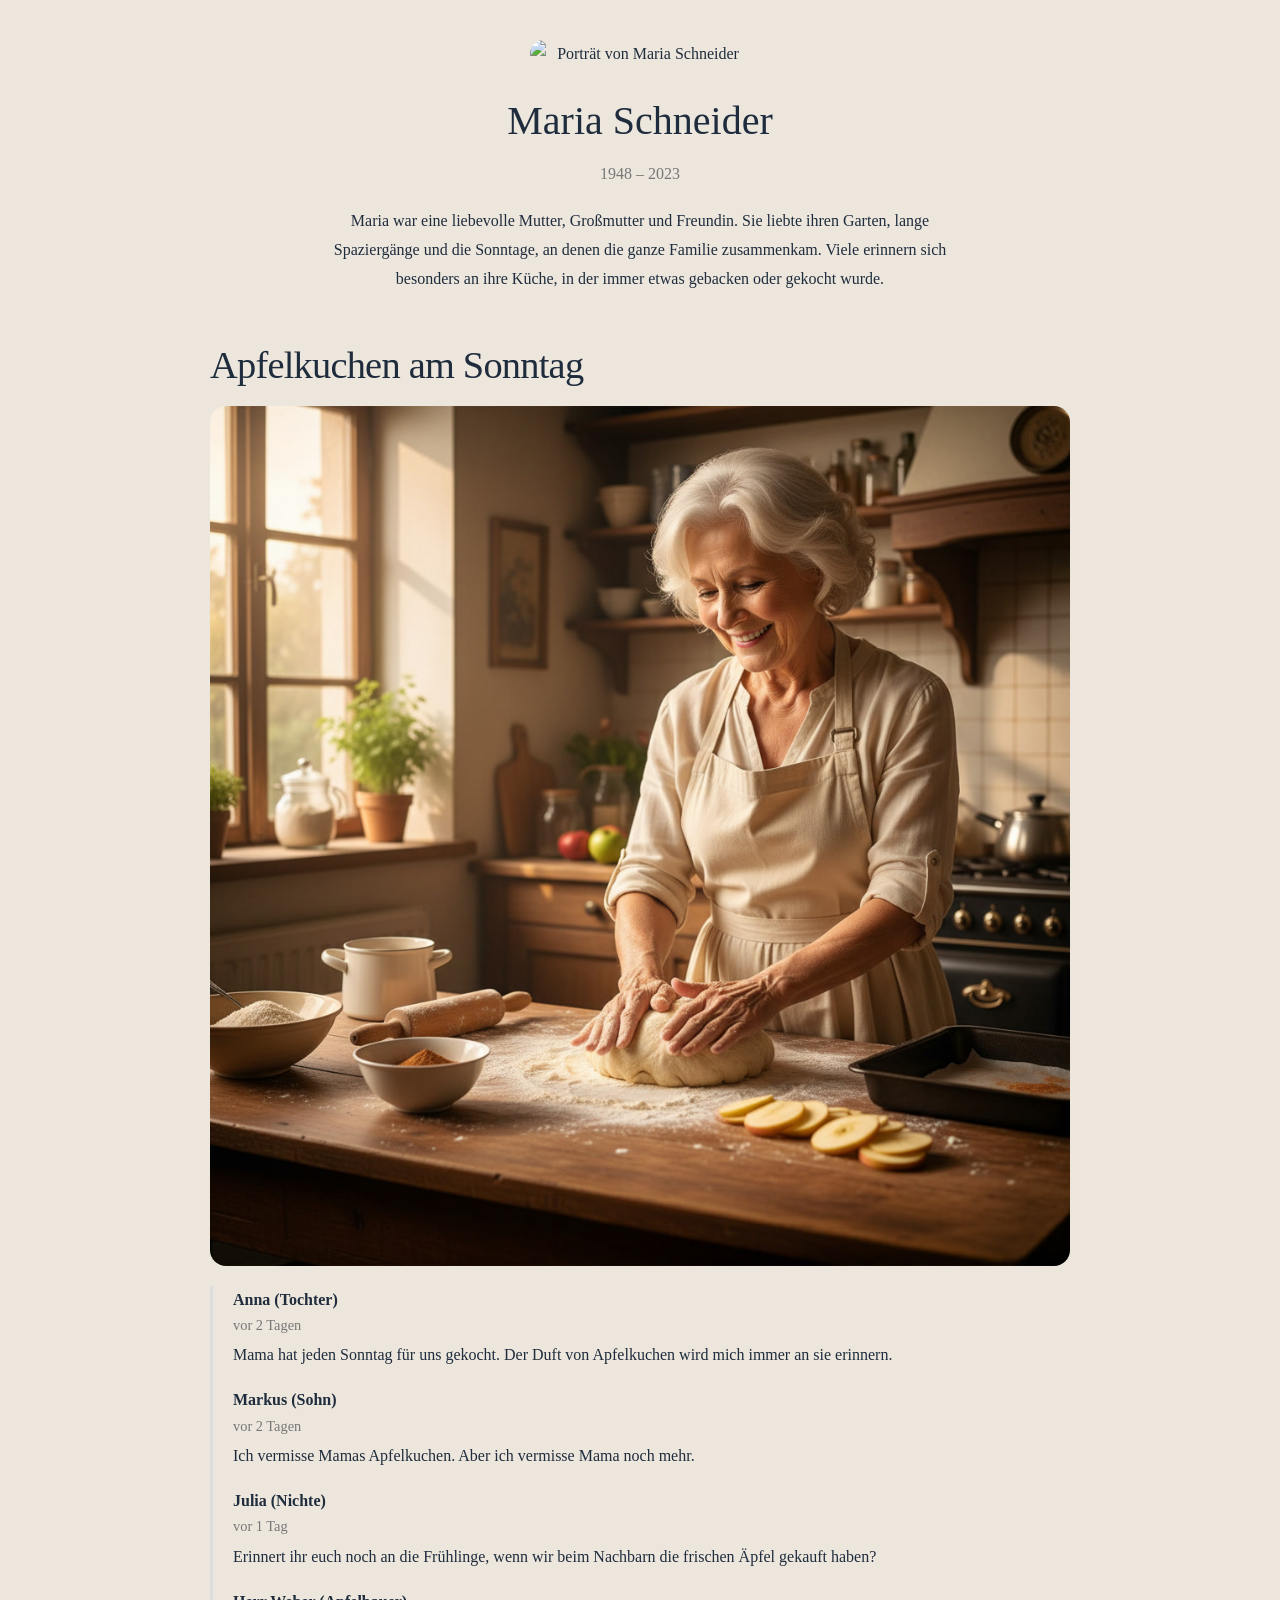
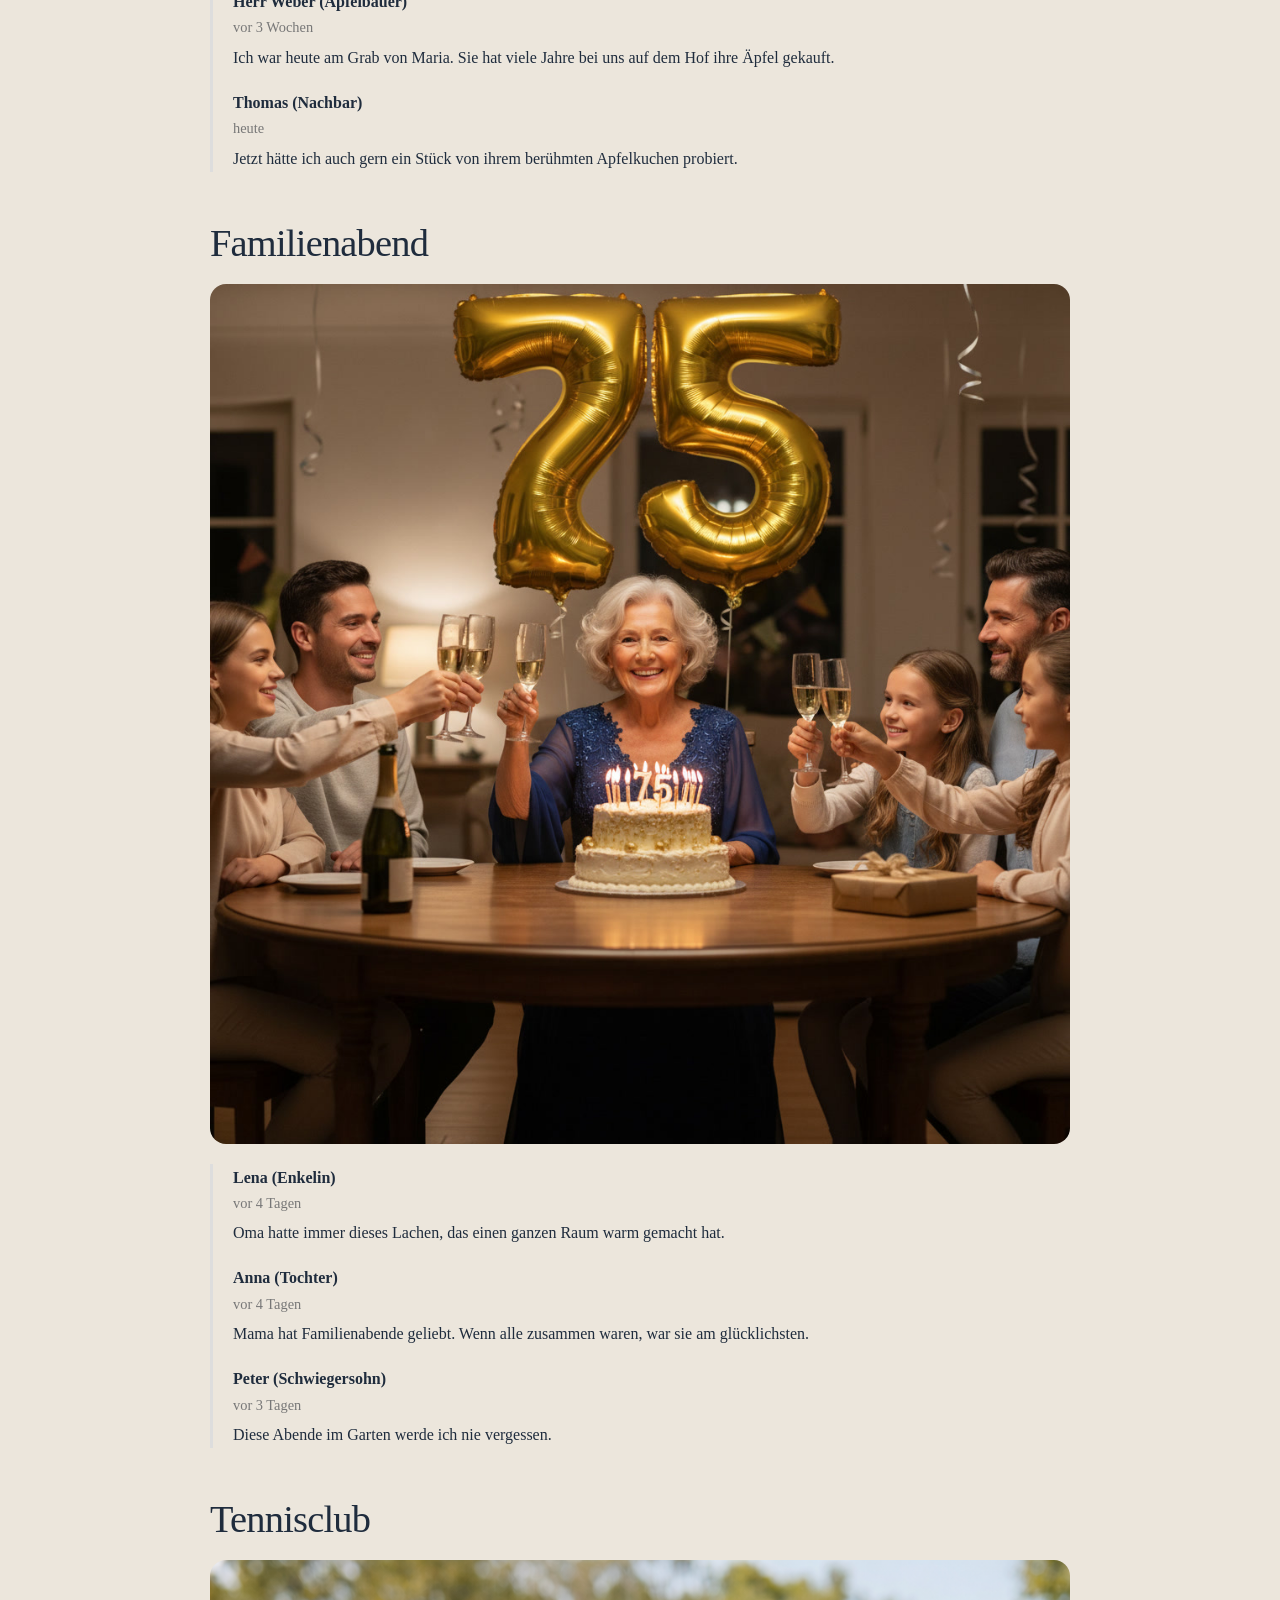
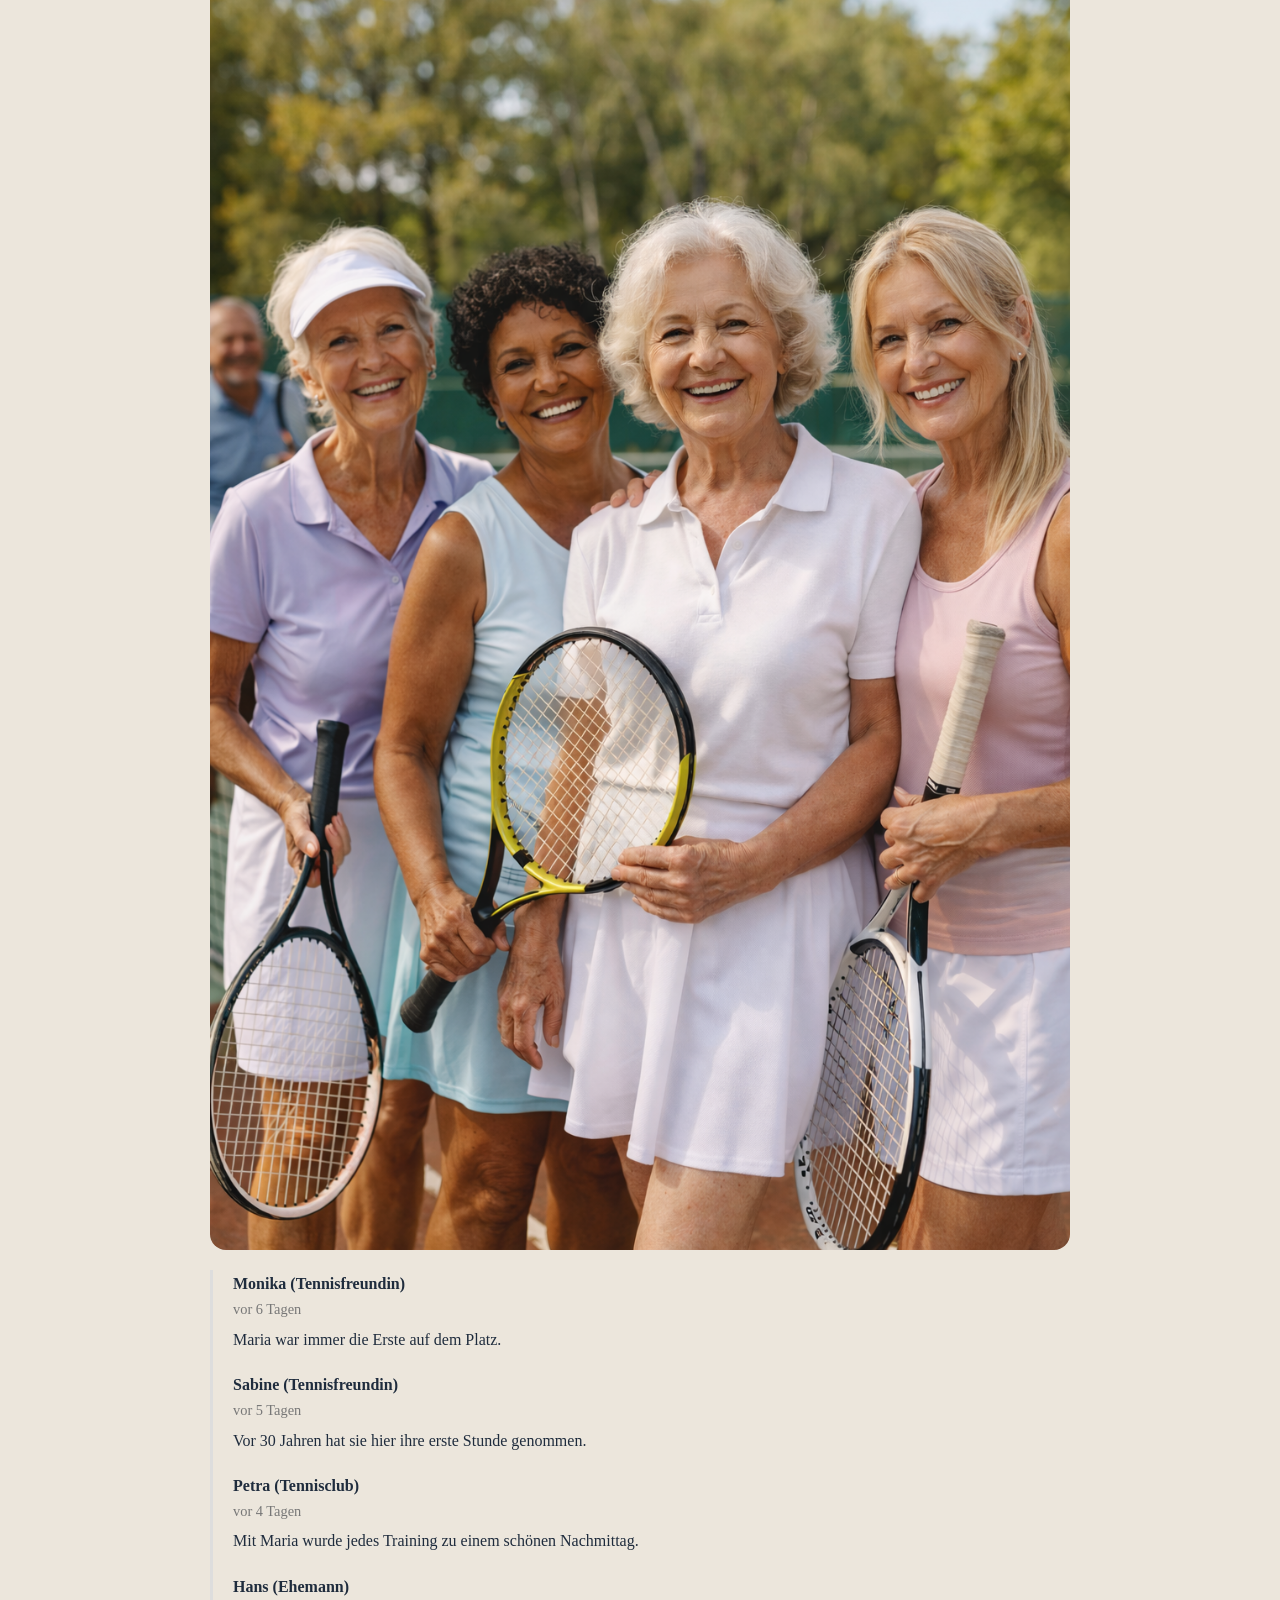
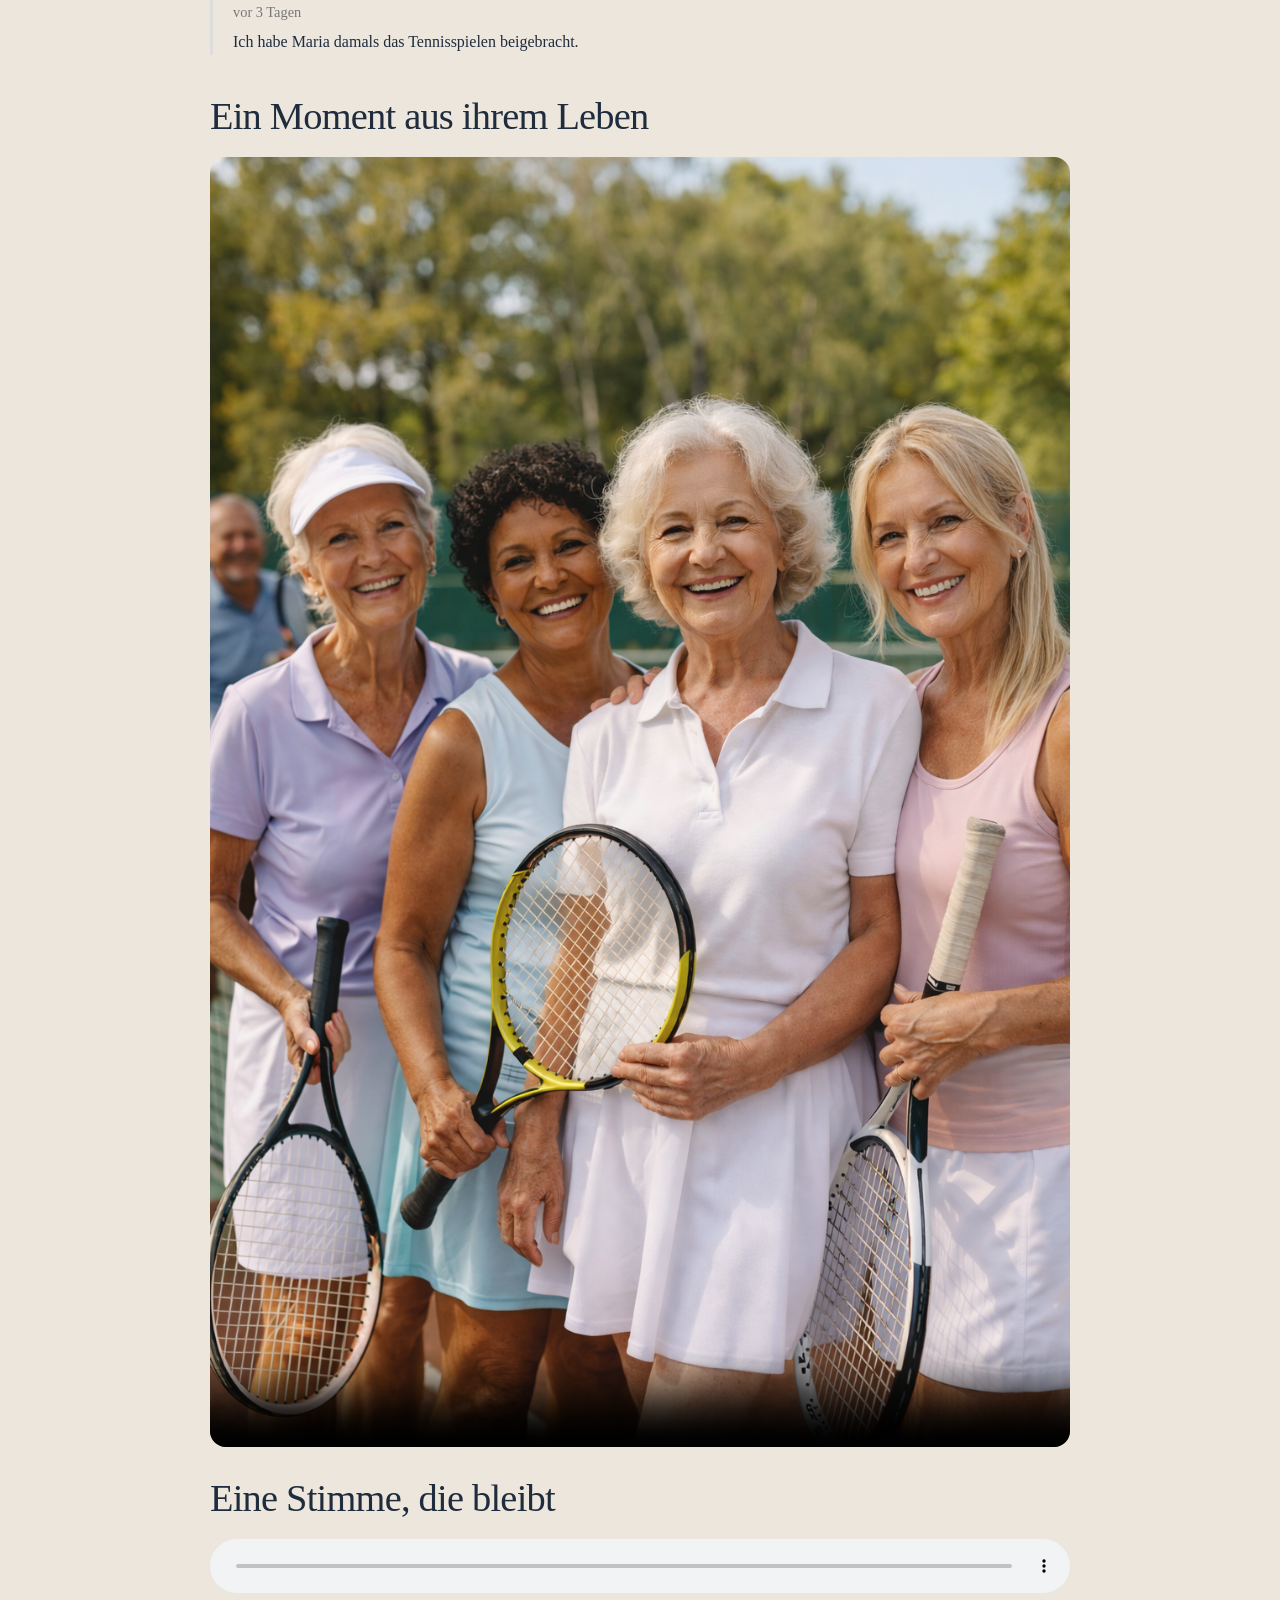
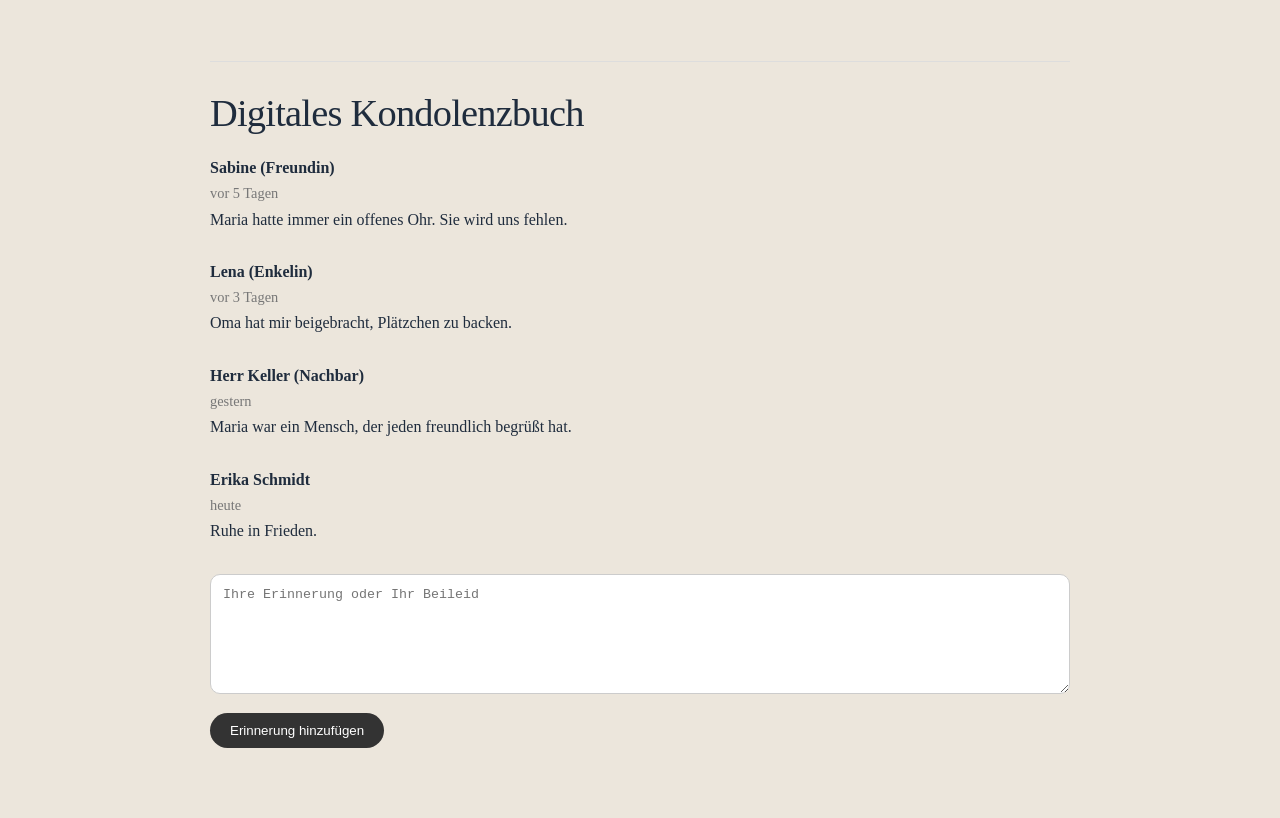
==== commit b24286b4: "Update image sources and video poster in demo.html" ====
--- a/demo.html
+++ b/demo.html
@@ -136,10 +136,11 @@
 </head>
 
 <body>
+
   <div class="memorial-wrapper">
 
     <div class="memorial-header">
-      <img src="./maria-portraet.png" alt="Porträt von Maria Schneider" class="memorial-portrait">
+      <img src="maria-portrait.jpg" alt="Porträt von Maria Schneider" class="memorial-portrait">
 
       <div class="memorial-name">
         Maria Schneider
@@ -162,9 +163,10 @@
     <div class="memory-block">
       <h2>Apfelkuchen am Sonntag</h2>
 
-      <img src="./maria-kueche.png" alt="Maria in der Küche" class="memory-image">
+      <img src="maria-kueche.jpg" alt="Maria in der Küche" class="memory-image">
 
       <div class="memory-comments">
+
         <div class="memory-comment">
           <div class="comment-author">Anna (Tochter)</div>
           <div class="comment-time">vor 2 Tagen</div>
@@ -194,15 +196,17 @@
           <div class="comment-time">heute</div>
           Jetzt hätte ich auch gern ein Stück von ihrem berühmten Apfelkuchen probiert.
         </div>
+
       </div>
     </div>
 
     <div class="memory-block">
       <h2>Familienabend</h2>
 
-      <img src="./maria-familie.png" alt="Maria mit ihrer Familie" class="memory-image">
+      <img src="maria-familie.jpg" alt="Maria mit ihrer Familie" class="memory-image">
 
       <div class="memory-comments">
+
         <div class="memory-comment">
           <div class="comment-author">Lena (Enkelin)</div>
           <div class="comment-time">vor 4 Tagen</div>
@@ -220,15 +224,17 @@
           <div class="comment-time">vor 3 Tagen</div>
           Diese Abende im Garten werde ich nie vergessen.
         </div>
+
       </div>
     </div>
 
     <div class="memory-block">
       <h2>Tennisclub</h2>
 
-      <img src="./maria-tennis.png" alt="Maria mit Tennisfreundinnen" class="memory-image">
+      <img src="maria-tennis.png" alt="Maria mit Tennisfreundinnen" class="memory-image">
 
       <div class="memory-comments">
+
         <div class="memory-comment">
           <div class="comment-author">Monika (Tennisfreundin)</div>
           <div class="comment-time">vor 6 Tagen</div>
@@ -252,14 +258,16 @@
           <div class="comment-time">vor 3 Tagen</div>
           Ich habe Maria damals das Tennisspielen beigebracht.
         </div>
+
       </div>
     </div>
 
     <div class="video-block">
       <h2>Ein Moment aus ihrem Leben</h2>
 
-      <video controls poster="./maria-garten.png">
-        <source src="./maria-garten.mp4" type="video/mp4">
+      <video controls poster="maria-tennis.png">
+        <source src="maria-garten.mp4" type="video/mp4">
+        Dein Browser unterstützt dieses Video nicht.
       </video>
     </div>
 
@@ -267,7 +275,8 @@
       <h2>Eine Stimme, die bleibt</h2>
 
       <audio controls>
-        <source src="./maria-stimme.mp3" type="audio/mpeg">
+        <source src="maria-stimme.mp3" type="audio/mpeg">
+        Dein Browser unterstützt diese Audiodatei nicht.
       </audio>
     </div>
 
@@ -308,5 +317,6 @@
     </div>
 
   </div>
+
 </body>
 </html>
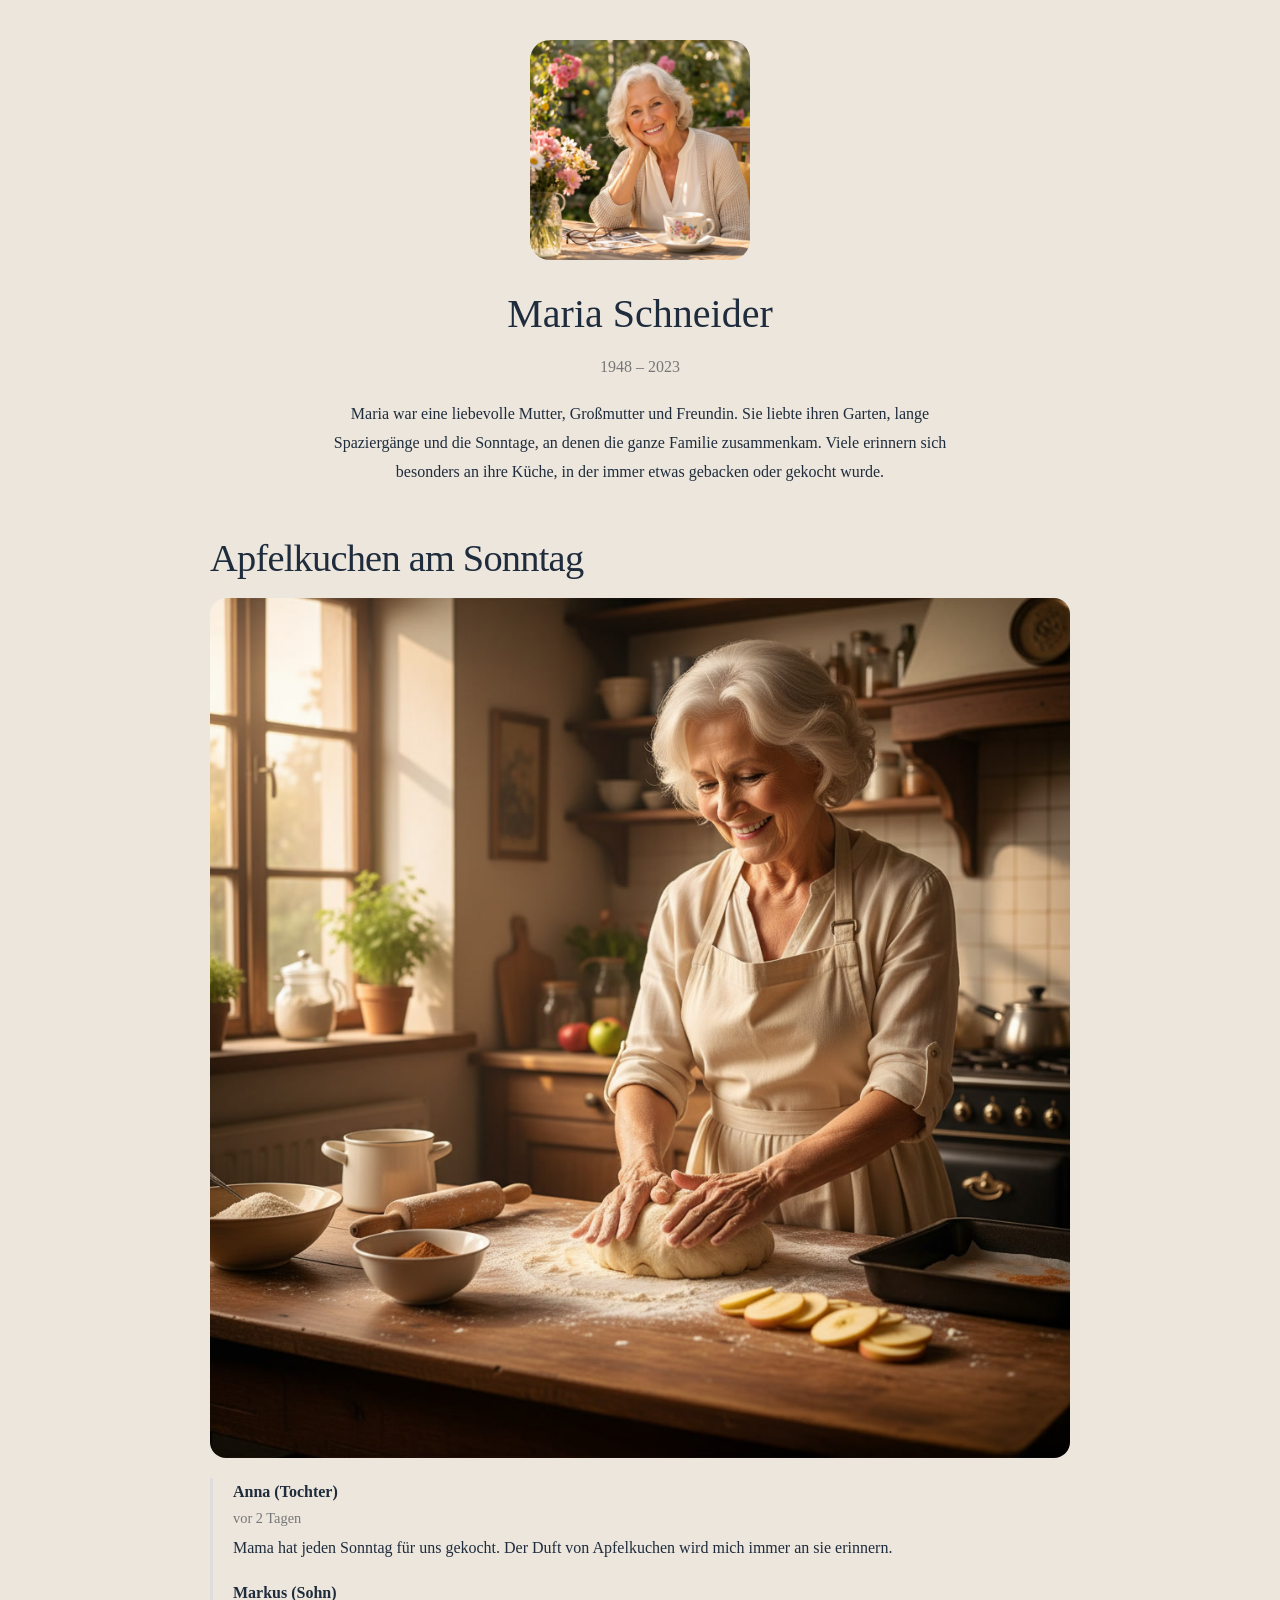
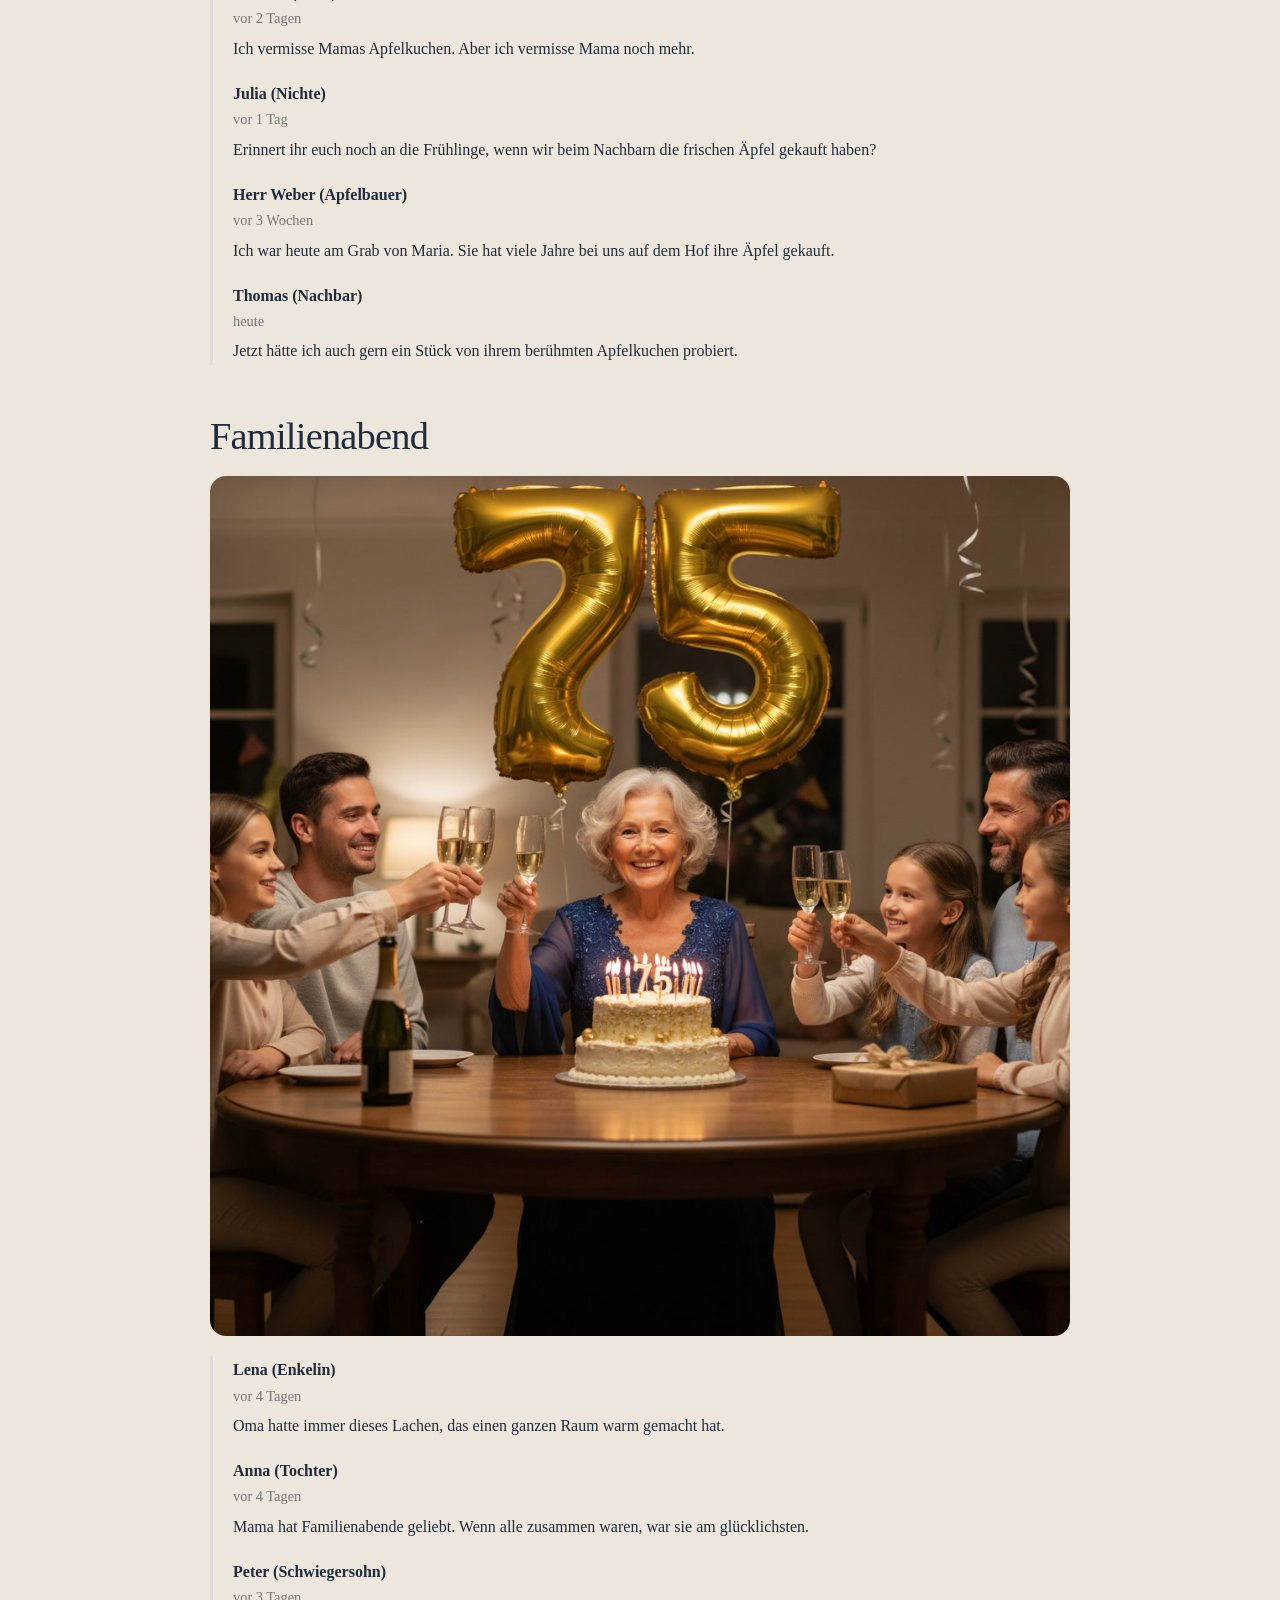
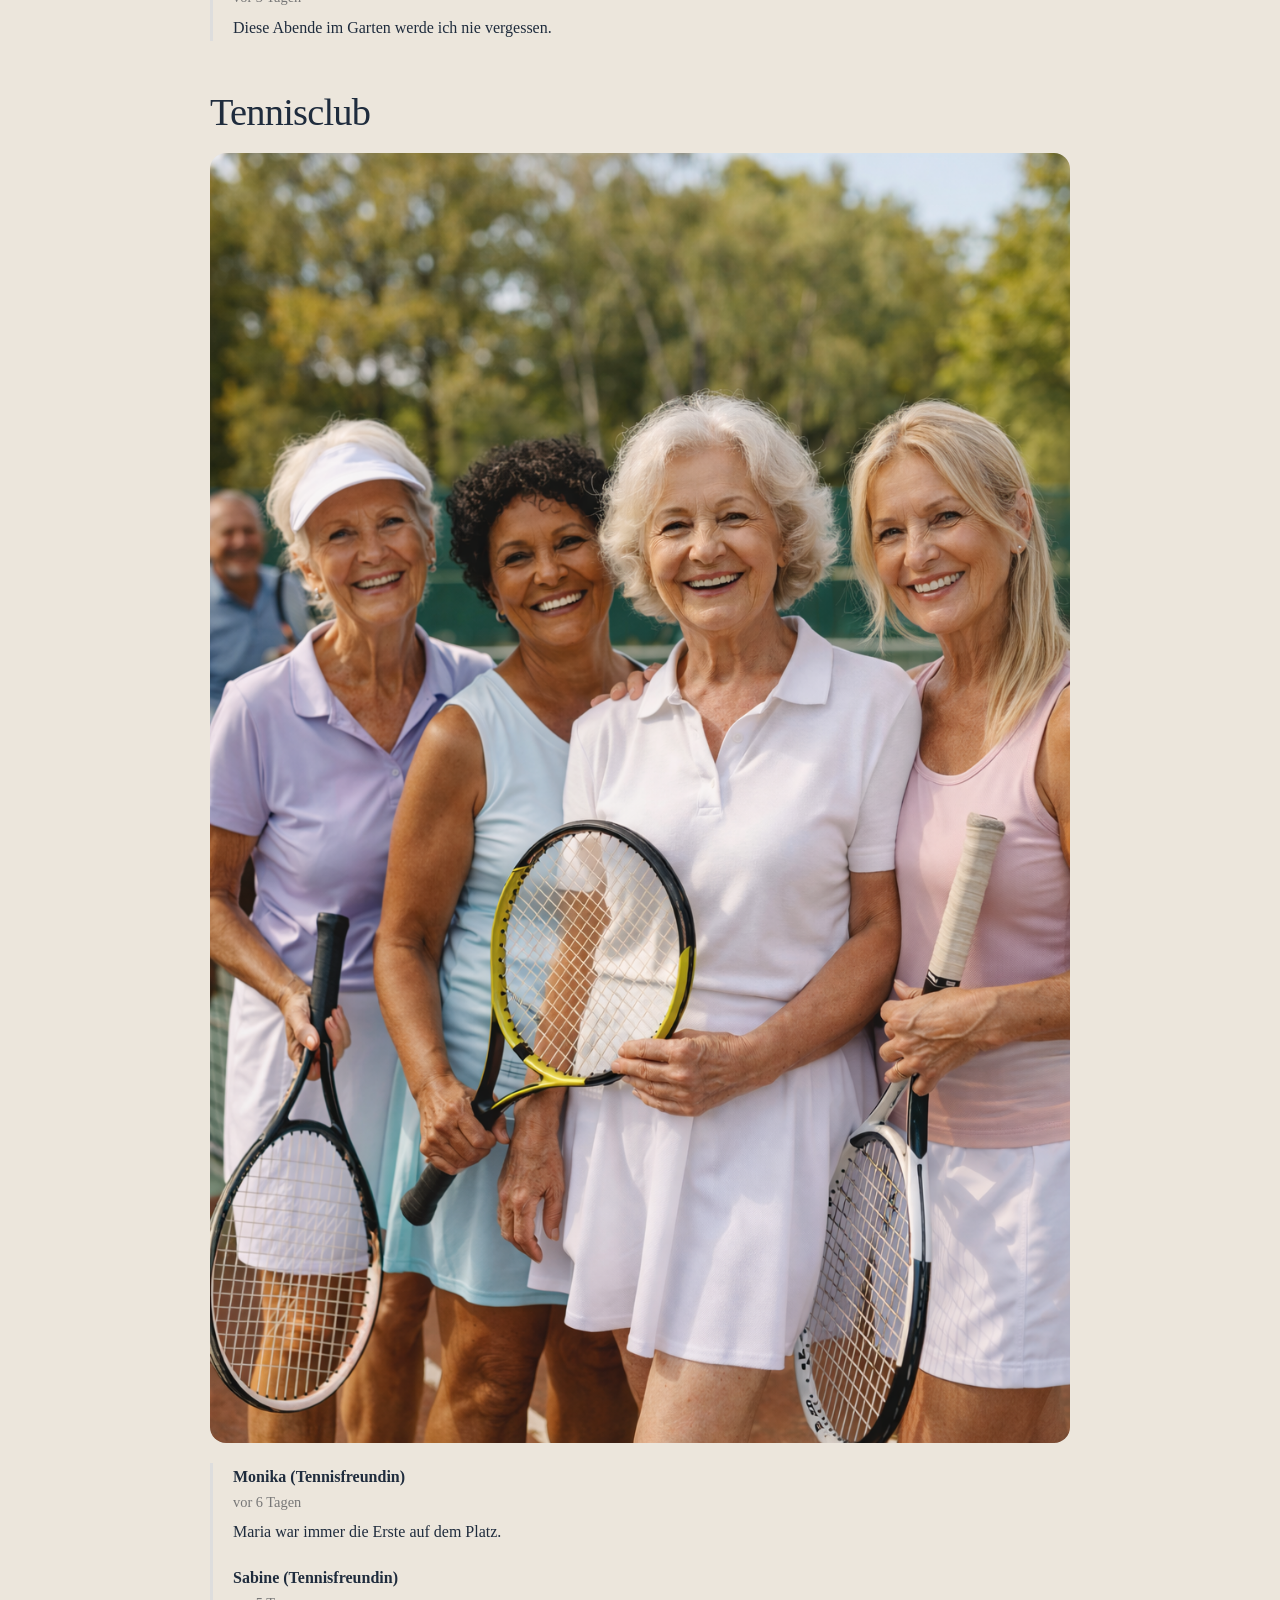
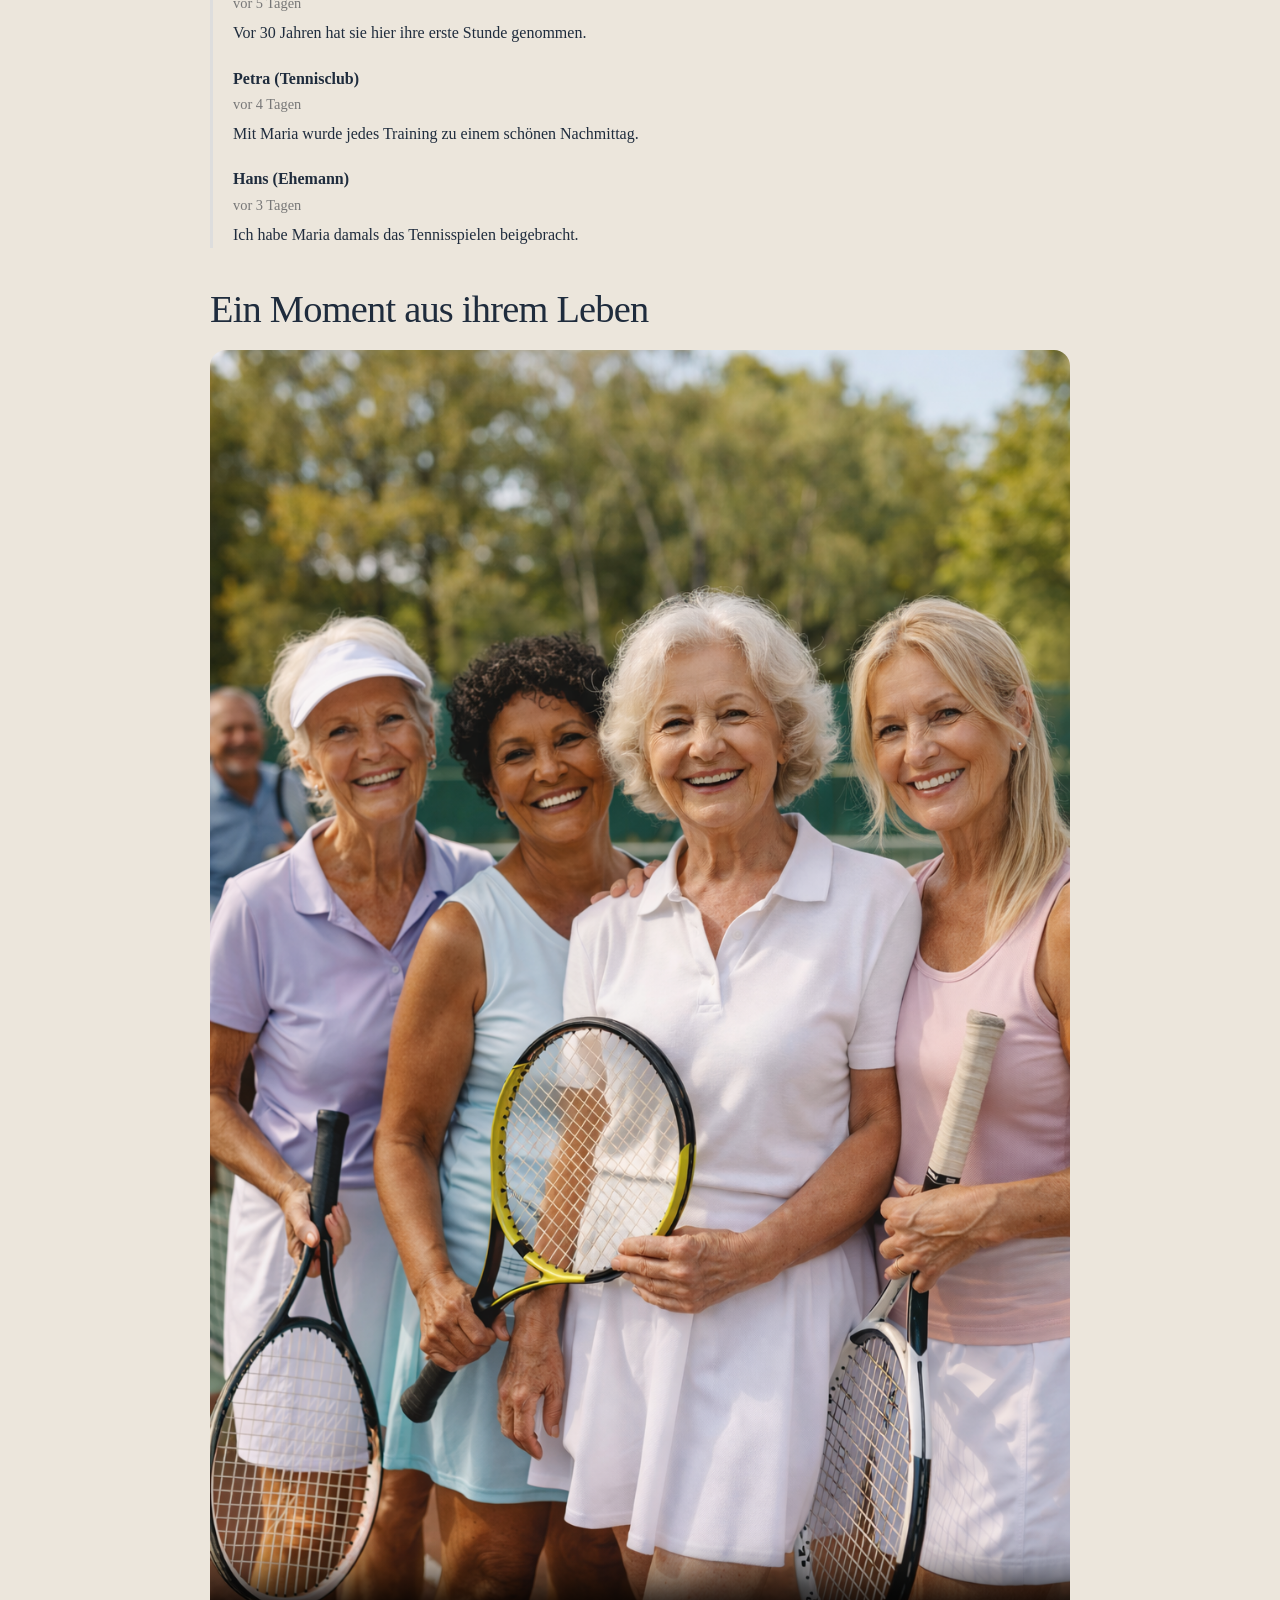
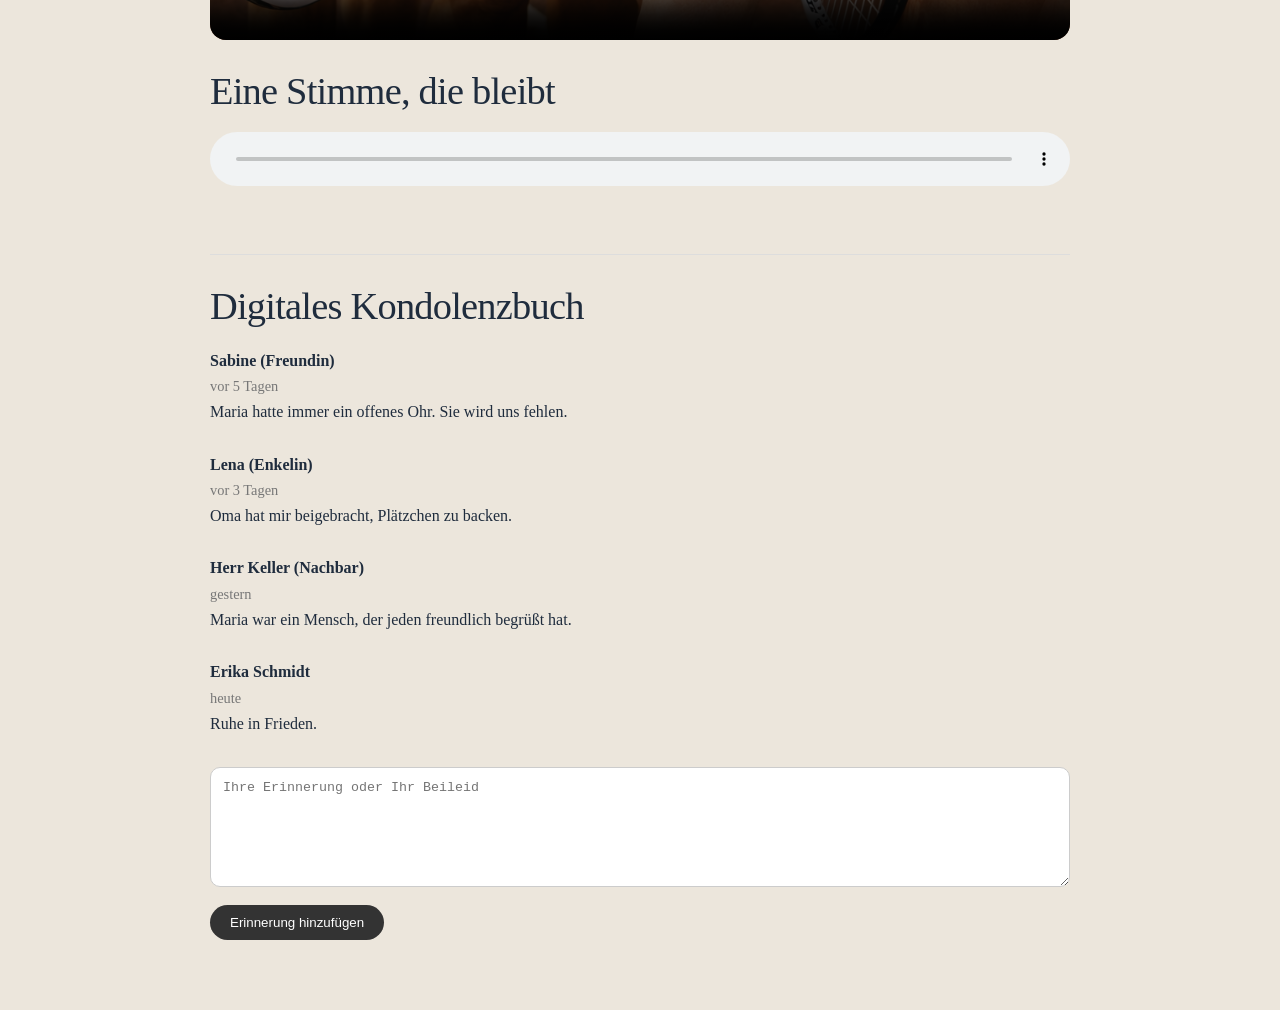
==== commit c5f02c45: "Update image source for Maria Schneider portrait" ====
--- a/demo.html
+++ b/demo.html
@@ -140,7 +140,7 @@
   <div class="memorial-wrapper">
 
     <div class="memorial-header">
-      <img src="maria-portrait.jpg" alt="Porträt von Maria Schneider" class="memorial-portrait">
+      <img src="maria-portraet.jpg" alt="Porträt von Maria Schneider" class="memorial-portrait">
 
       <div class="memorial-name">
         Maria Schneider
